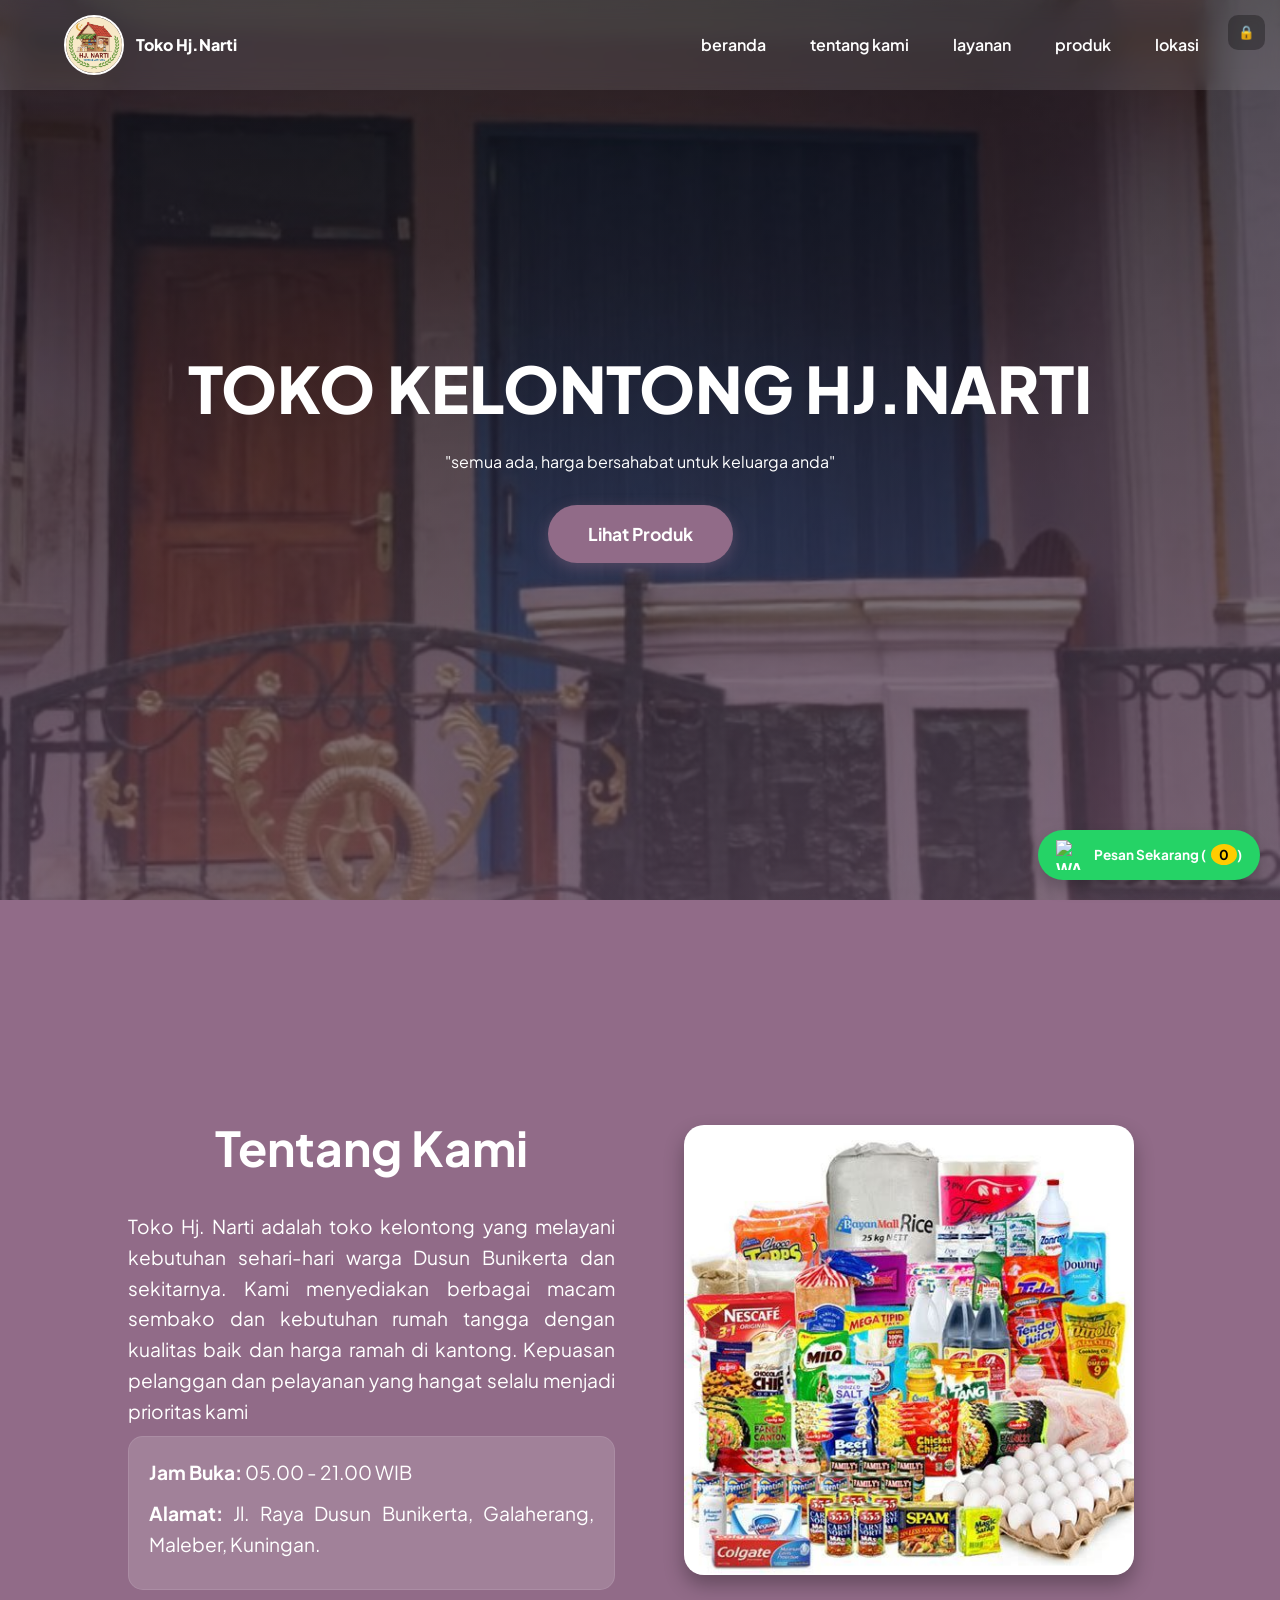
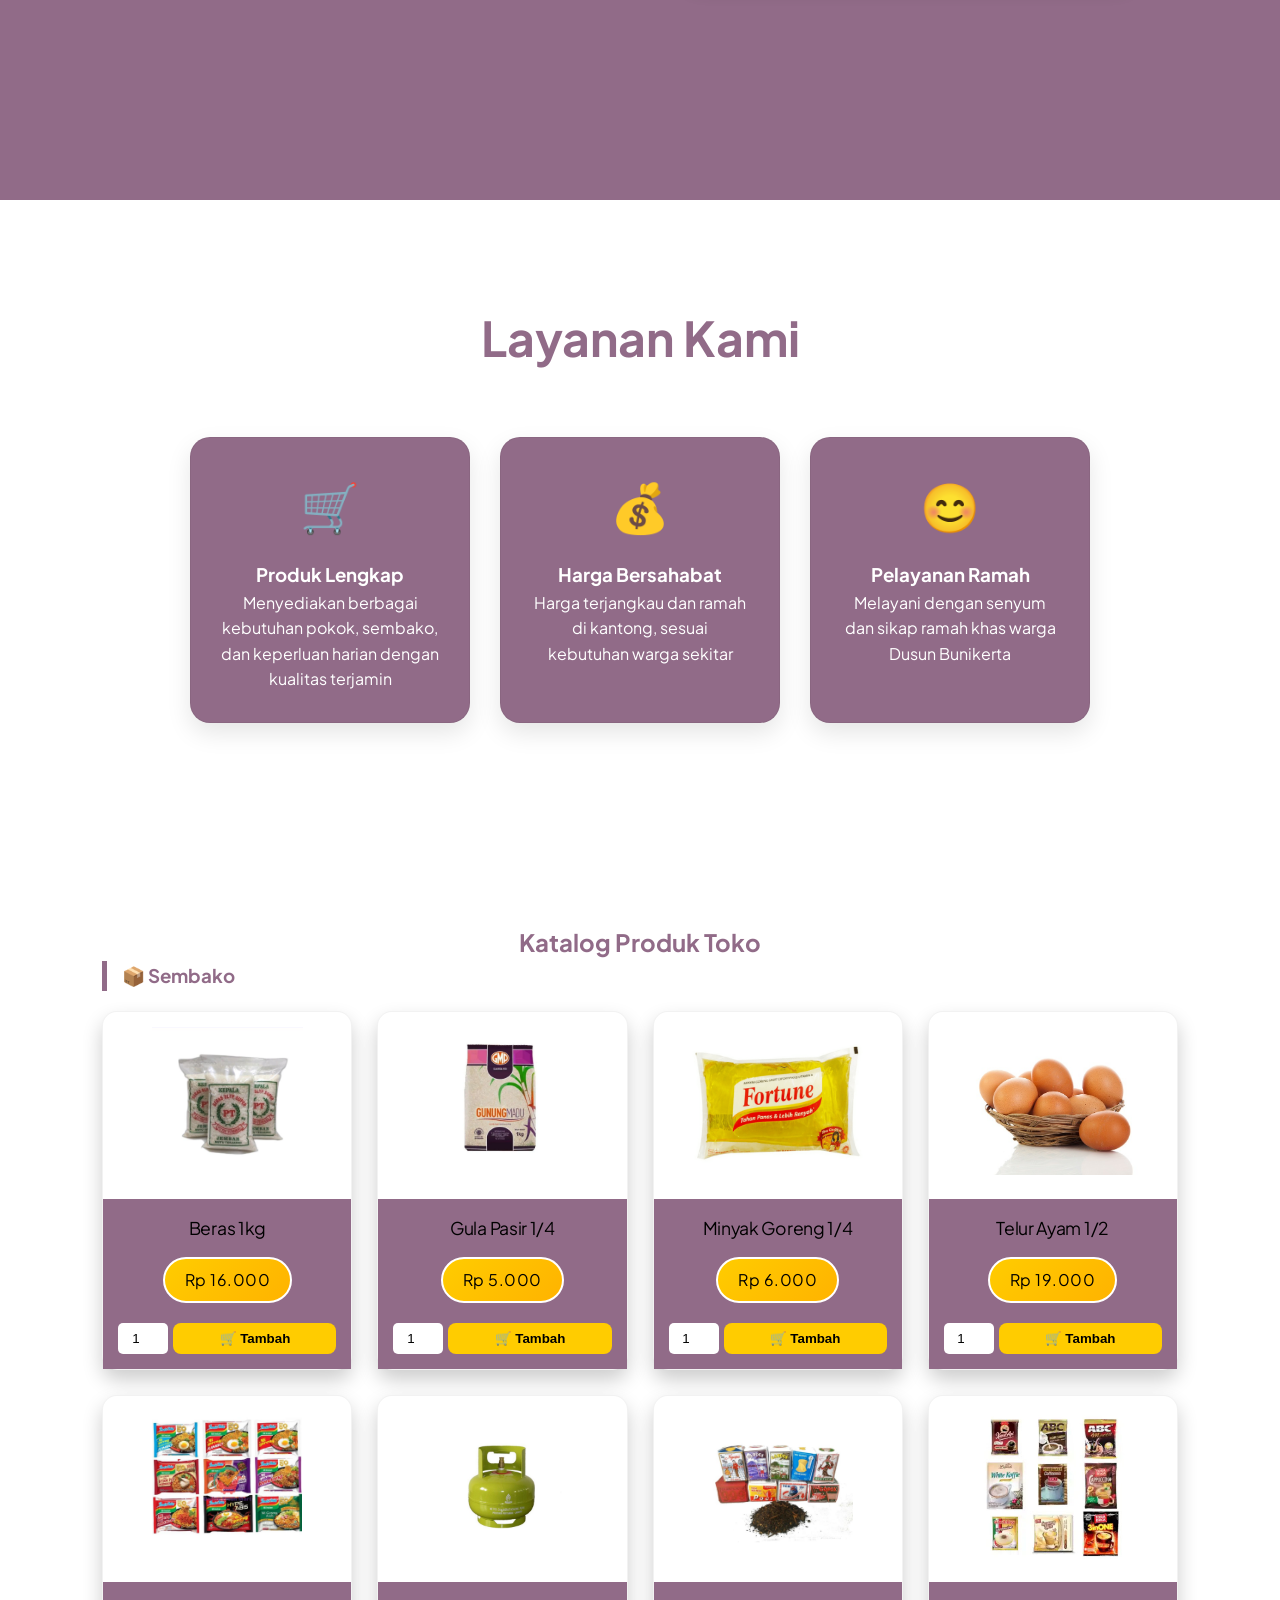
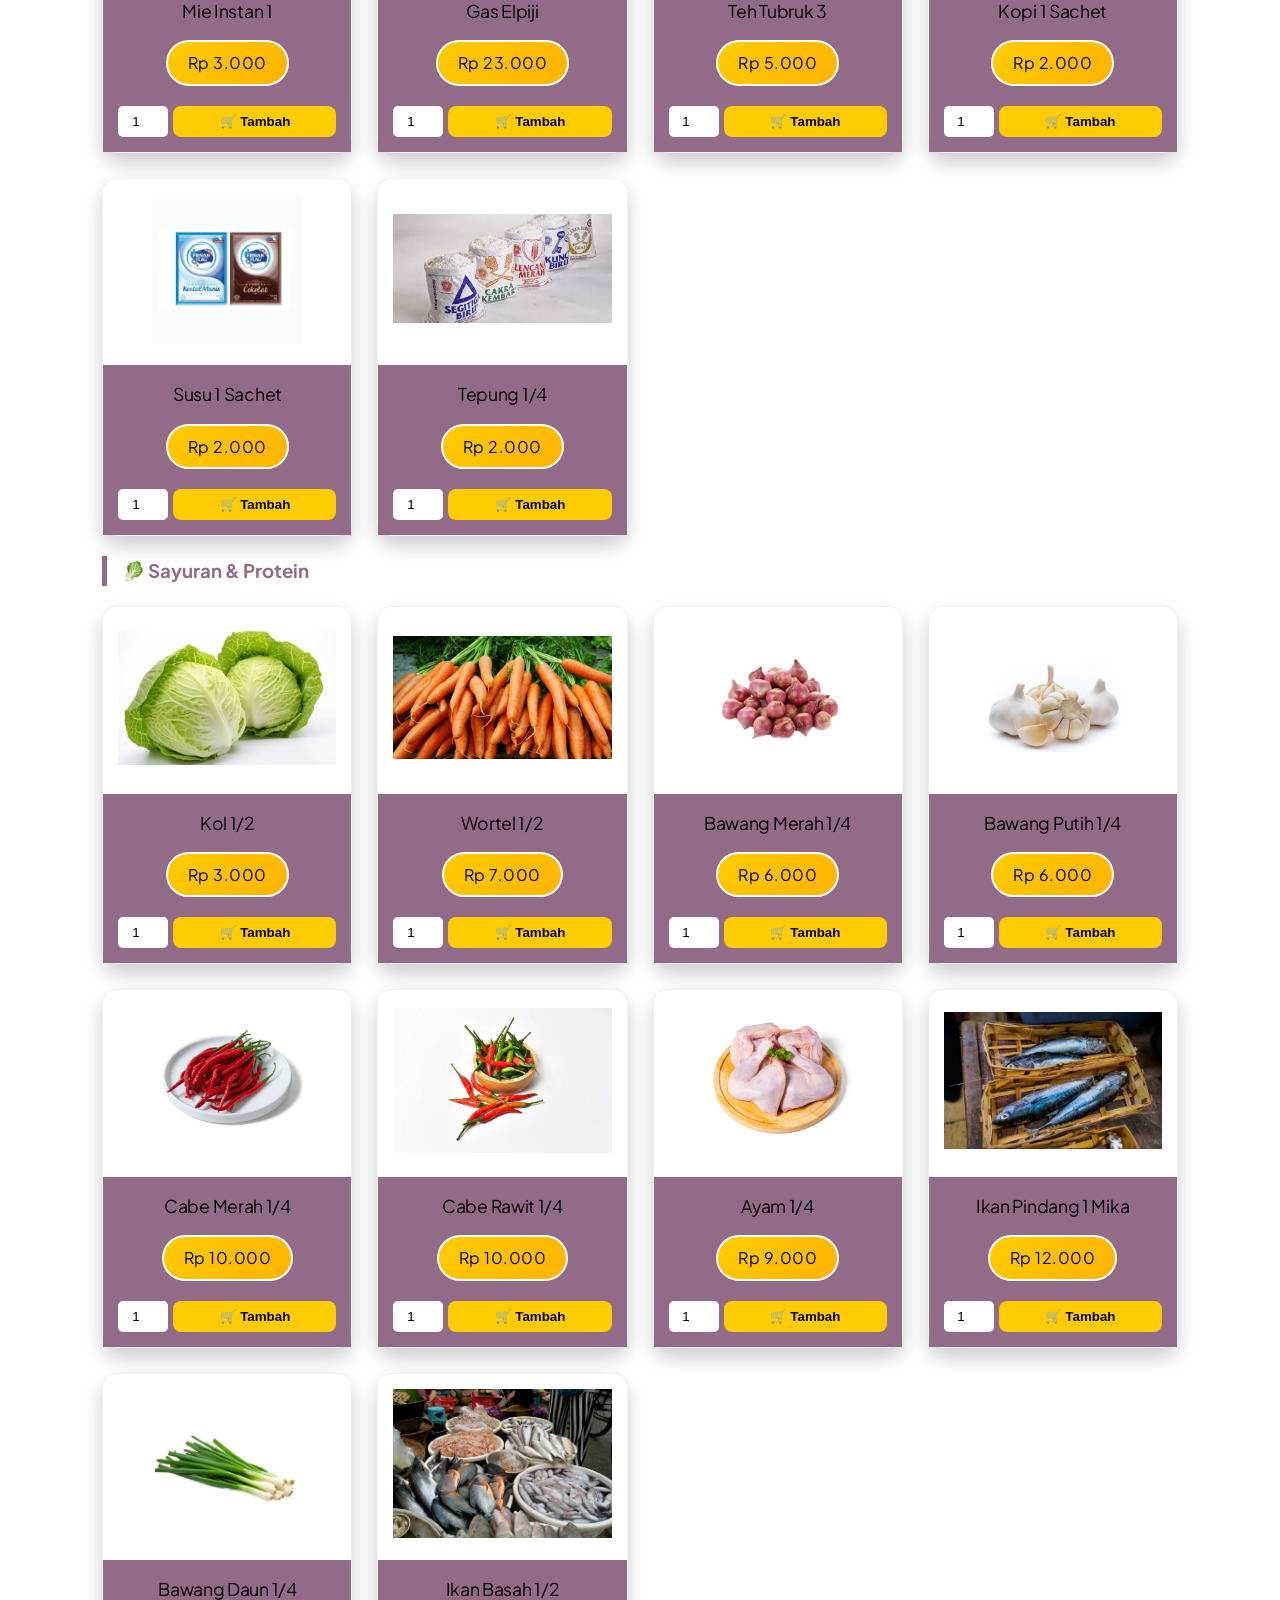
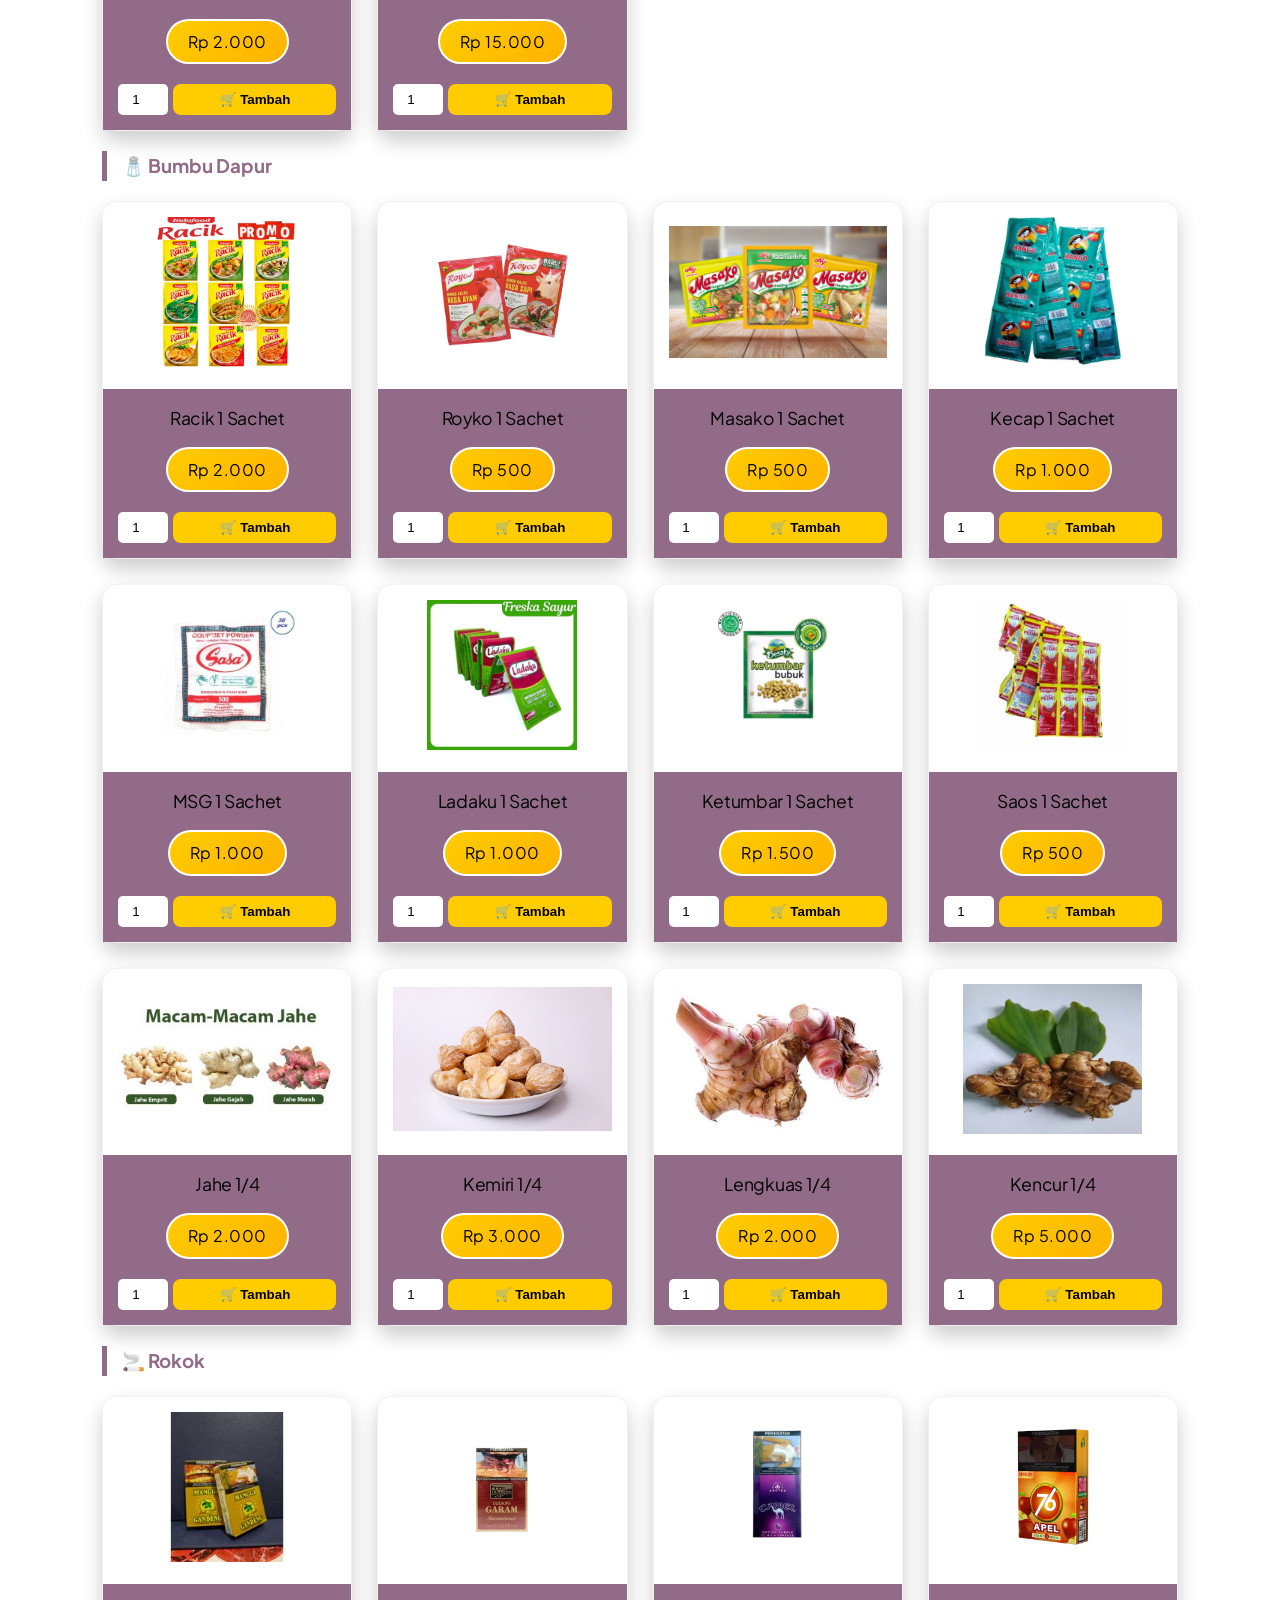
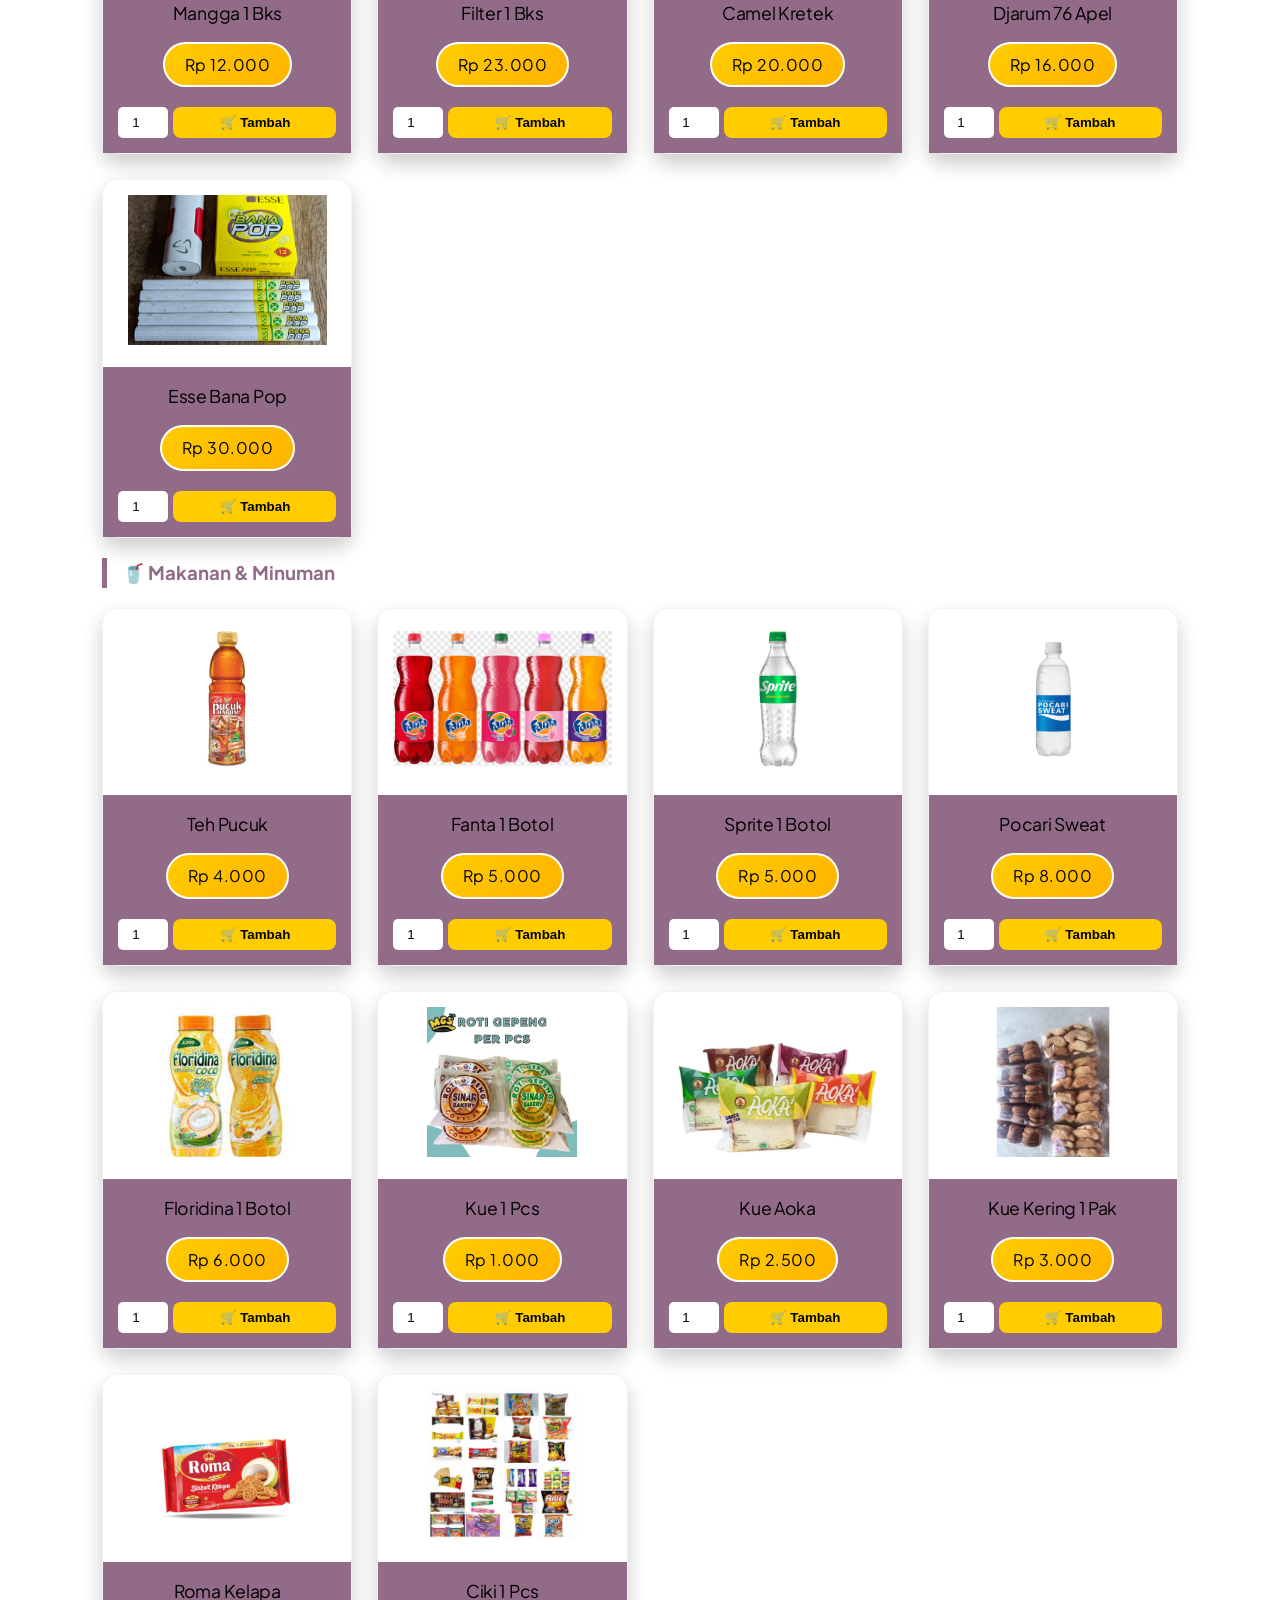
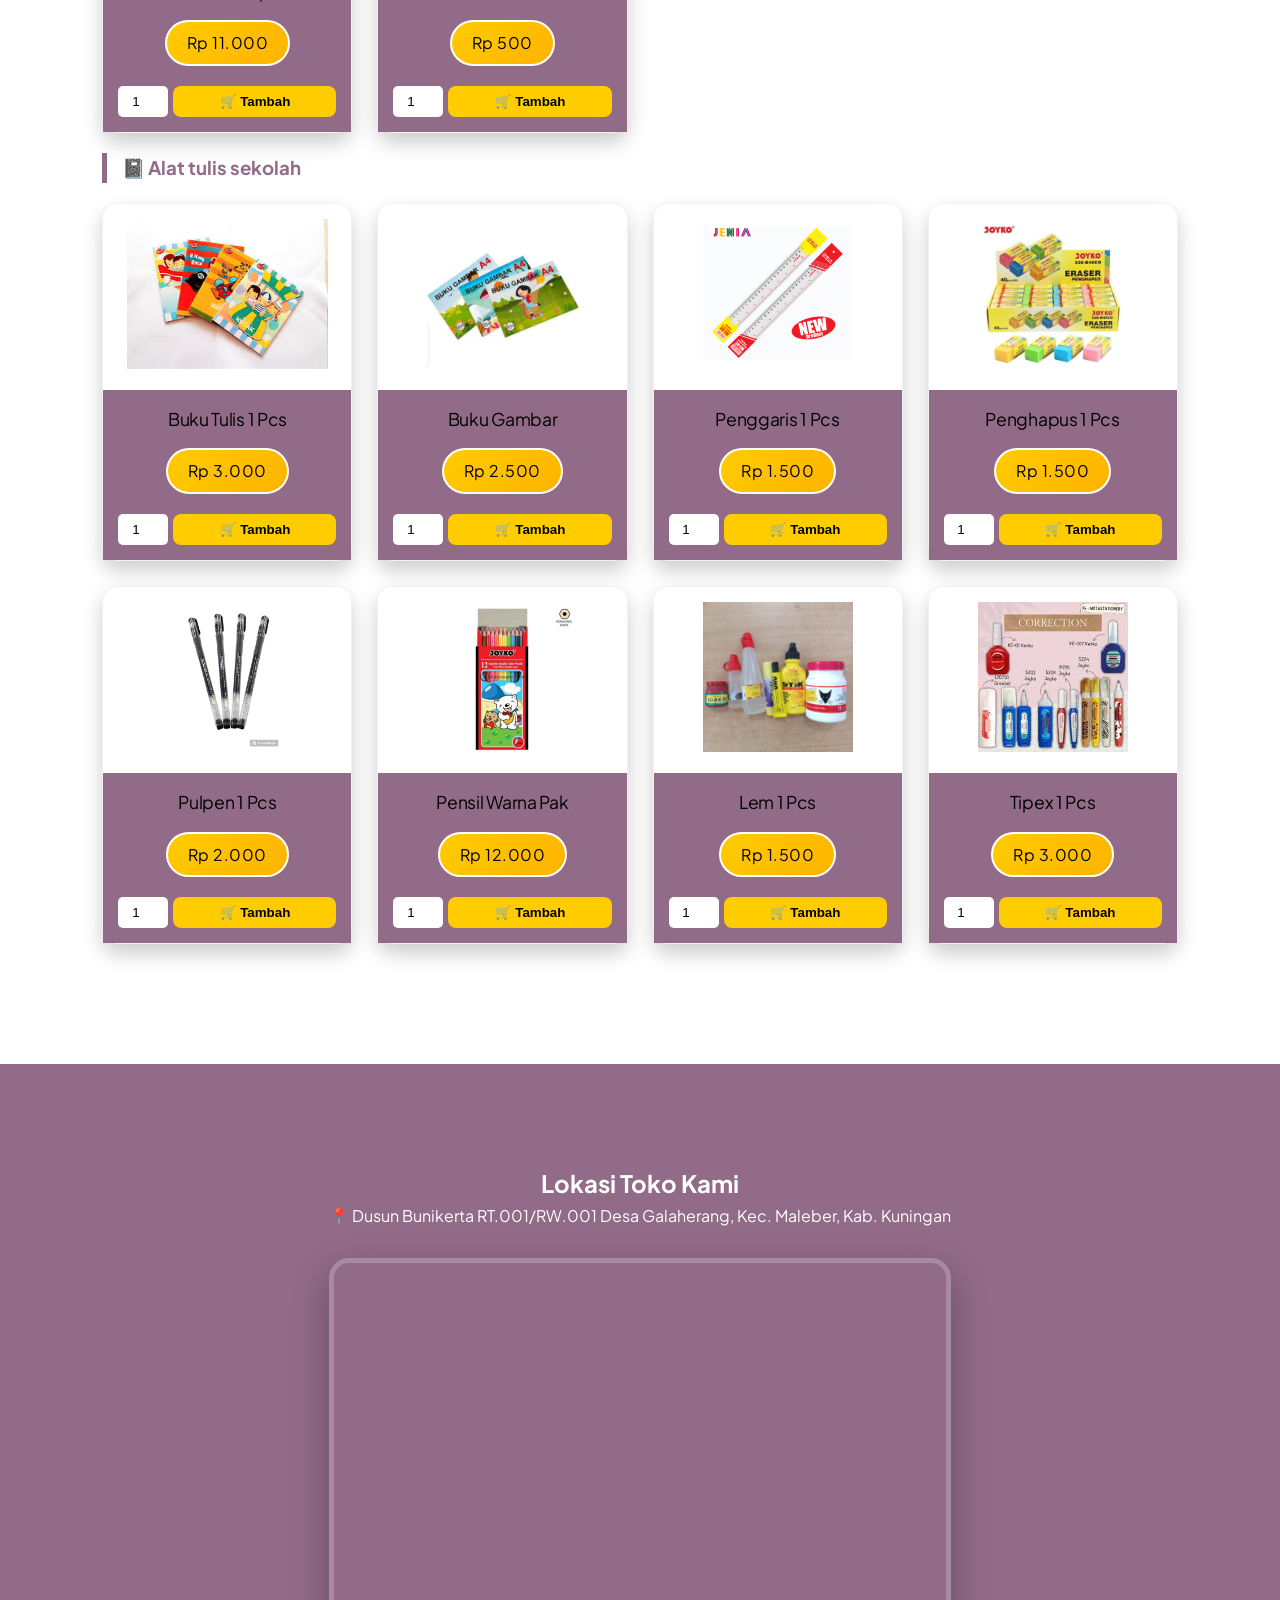
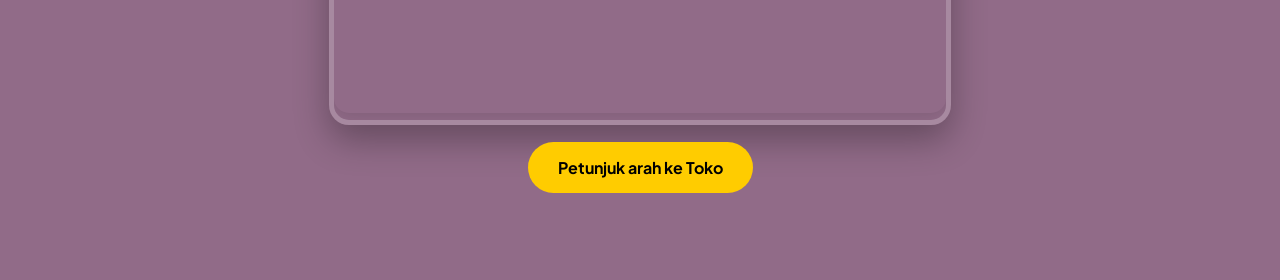
==== index.html @ ed12bccd "Add files via upload" ====
<!DOCTYPE html>
<html lang="id">
<head>
    <meta charset="UTF-8">
    <meta name="viewport" content="width=device-width, initial-scale=1.0">
    <title>Toko Hj.Narti</title>
    <link rel="stylesheet" href="style.css">
</head>
<body>

    <nav class="navbar">
        <div class="logo">
            <img src="assets/logo_toko.png" alt="Logo" class="logo-circle">
            <span>Toko Hj.Narti</span>
        </div>
        <ul>
            <li><a href="#beranda">beranda</a></li>
            <li><a href="#tentang">tentang kami</a></li>
            <li><a href="#layanan">layanan</a></li>
            <li><a href="#produk">produk</a></li>
            <li><a href="#lokasi">lokasi</a></li>
        </ul>
    </nav>

    <section id="beranda" class="hero">
        <div class="hero-content">
            <h1>TOKO KELONTONG HJ.NARTI</h1>
            <p>"semua ada, harga bersahabat untuk keluarga anda"</p>
            <a href="#produk" class="btn-main">Lihat Produk</a>
        </div>
    </section>

    <section id="tentang" class="section-tentang-baru">
        <div class="container">
            <div class="info-container">
                <div class="info-text">
                    <h2 class="title-white">Tentang Kami</h2>
                    <p class="text-white">Toko Hj. Narti adalah toko kelontong yang melayani kebutuhan sehari-hari warga Dusun Bunikerta dan sekitarnya. Kami menyediakan berbagai macam sembako dan kebutuhan rumah tangga dengan kualitas baik dan harga ramah di kantong. Kepuasan pelanggan dan pelayanan yang hangat selalu menjadi prioritas kami</p>
                    <div class="details-box">
                        <p class="text-white"><strong>Jam Buka:</strong> 05.00 - 21.00 WIB</p>
                        <p class="text-white"><strong>Alamat:</strong> Jl. Raya Dusun Bunikerta, Galaherang, Maleber, Kuningan.</p>
                    </div>
                </div>
                <div class="info-image">
                    <img src="assets/gambar_sembako.jpg" alt="Foto Sembako" class="img-estetik">
                </div>
            </div> 
        </div> 
    </section>

    <section id="layanan" class="section-layanan">
        <div class="container">
            <h2 class="title-layanan">Layanan Kami</h2>
            <div class="layanan-grid">
                <div class="layanan-card"><div class="icon">🛒</div><h3>Produk Lengkap</h3><p>Menyediakan berbagai kebutuhan pokok, sembako, dan keperluan harian dengan kualitas terjamin</p></div>
                <div class="layanan-card"><div class="icon">💰</div><h3>Harga Bersahabat</h3><p>Harga terjangkau dan ramah di kantong, sesuai kebutuhan warga sekitar</p></div>
                <div class="layanan-card"><div class="icon">😊</div><h3>Pelayanan Ramah</h3><p>Melayani dengan senyum dan sikap ramah khas warga Dusun Bunikerta</p></div>
            </div>
        </div>
    </section>

    <section id="produk" class="section-produk-katalog">
        <div class="container">
            <h2 class="title-produk">Katalog Produk Toko</h2>

            <h3 class="nama-kategori">📦 Sembako</h3>
            <div class="katalog-grid">
                <div class="card-katalog"><img src="assets/beras_toko.jpeg"><div class="card-footer"><span class="nama-item">Beras 1kg</span><span class="harga-item">Rp 16.000</span><div class="qty-wrapper" style="display: flex; gap: 5px; margin-top: 10px; width: 100%;"><input type="number" id="qty-beras" value="1" min="1" style="width: 50px; border-radius: 5px; border: none; padding: 5px; text-align: center;"><button class="btn-tambah" onclick="tambahKeKeranjang('Beras 1kg', 16000, 'qty-beras')" style="flex: 1; margin-top: 0;">🛒 Tambah</button></div></div></div>
                <div class="card-katalog"><img src="assets/gula_pasir.webp"><div class="card-footer"><span class="nama-item">Gula Pasir 1/4</span><span class="harga-item">Rp 5.000</span><div class="qty-wrapper" style="display: flex; gap: 5px; margin-top: 10px; width: 100%;"><input type="number" id="qty-gula" value="1" min="1" style="width: 50px; border-radius: 5px; border: none; padding: 5px; text-align: center;"><button class="btn-tambah" onclick="tambahKeKeranjang('Gula Pasir 1/4', 5000, 'qty-gula')" style="flex: 1; margin-top: 0;">🛒 Tambah</button></div></div></div>
                <div class="card-katalog"><img src="assets/minyak_goreng.png"><div class="card-footer"><span class="nama-item">Minyak Goreng 1/4</span><span class="harga-item">Rp 6.000</span><div class="qty-wrapper" style="display: flex; gap: 5px; margin-top: 10px; width: 100%;"><input type="number" id="qty-minyak" value="1" min="1" style="width: 50px; border-radius: 5px; border: none; padding: 5px; text-align: center;"><button class="btn-tambah" onclick="tambahKeKeranjang('Minyak Goreng 1/4', 6000, 'qty-minyak')" style="flex: 1; margin-top: 0;">🛒 Tambah</button></div></div></div>
                <div class="card-katalog"><img src="assets/telur_toko.jpg"><div class="card-footer"><span class="nama-item">Telur Ayam 1/2</span><span class="harga-item">Rp 19.000</span><div class="qty-wrapper" style="display: flex; gap: 5px; margin-top: 10px; width: 100%;"><input type="number" id="qty-telur" value="1" min="1" style="width: 50px; border-radius: 5px; border: none; padding: 5px; text-align: center;"><button class="btn-tambah" onclick="tambahKeKeranjang('Telur Ayam 1/2', 19000, 'qty-telur')" style="flex: 1; margin-top: 0;">🛒 Tambah</button></div></div></div>
                <div class="card-katalog"><img src="assets/mie_instan.jpg"><div class="card-footer"><span class="nama-item">Mie Instan 1</span><span class="harga-item">Rp 3.000</span><div class="qty-wrapper" style="display: flex; gap: 5px; margin-top: 10px; width: 100%;"><input type="number" id="qty-mie" value="1" min="1" style="width: 50px; border-radius: 5px; border: none; padding: 5px; text-align: center;"><button class="btn-tambah" onclick="tambahKeKeranjang('Mie Instan 1', 3000, 'qty-mie')" style="flex: 1; margin-top: 0;">🛒 Tambah</button></div></div></div>
                <div class="card-katalog"><img src="assets/gas_elpiji.jpg"><div class="card-footer"><span class="nama-item">Gas Elpiji</span><span class="harga-item">Rp 23.000</span><div class="qty-wrapper" style="display: flex; gap: 5px; margin-top: 10px; width: 100%;"><input type="number" id="qty-gas" value="1" min="1" style="width: 50px; border-radius: 5px; border: none; padding: 5px; text-align: center;"><button class="btn-tambah" onclick="tambahKeKeranjang('Gas Elpiji', 23000, 'qty-gas')" style="flex: 1; margin-top: 0;">🛒 Tambah</button></div></div></div>
                <div class="card-katalog"><img src="assets/teh_tubruk.jpg"><div class="card-footer"><span class="nama-item">Teh Tubruk 3</span><span class="harga-item">Rp 5.000</span><div class="qty-wrapper" style="display: flex; gap: 5px; margin-top: 10px; width: 100%;"><input type="number" id="qty-tehtubruk" value="1" min="1" style="width: 50px; border-radius: 5px; border: none; padding: 5px; text-align: center;"><button class="btn-tambah" onclick="tambahKeKeranjang('Teh Tubruk 3', 5000, 'qty-tehtubruk')" style="flex: 1; margin-top: 0;">🛒 Tambah</button></div></div></div>
                <div class="card-katalog"><img src="assets/kopi_toko.jpg"><div class="card-footer"><span class="nama-item">Kopi 1 Sachet</span><span class="harga-item">Rp 2.000</span><div class="qty-wrapper" style="display: flex; gap: 5px; margin-top: 10px; width: 100%;"><input type="number" id="qty-kopi" value="1" min="1" style="width: 50px; border-radius: 5px; border: none; padding: 5px; text-align: center;"><button class="btn-tambah" onclick="tambahKeKeranjang('Kopi 1 Sachet', 2000, 'qty-kopi')" style="flex: 1; margin-top: 0;">🛒 Tambah</button></div></div></div>
                <div class="card-katalog"><img src="assets/susu_toko.jpg"><div class="card-footer"><span class="nama-item">Susu 1 Sachet</span><span class="harga-item">Rp 2.000</span><div class="qty-wrapper" style="display: flex; gap: 5px; margin-top: 10px; width: 100%;"><input type="number" id="qty-susu" value="1" min="1" style="width: 50px; border-radius: 5px; border: none; padding: 5px; text-align: center;"><button class="btn-tambah" onclick="tambahKeKeranjang('Susu 1 Sachet', 2000, 'qty-susu')" style="flex: 1; margin-top: 0;">🛒 Tambah</button></div></div></div>
                <div class="card-katalog"><img src="assets/tepung.jpg"><div class="card-footer"><span class="nama-item">Tepung 1/4</span><span class="harga-item">Rp 2.000</span><div class="qty-wrapper" style="display: flex; gap: 5px; margin-top: 10px; width: 100%;"><input type="number" id="qty-tepung" value="1" min="1" style="width: 50px; border-radius: 5px; border: none; padding: 5px; text-align: center;"><button class="btn-tambah" onclick="tambahKeKeranjang('Tepung 1/4', 2000, 'qty-tepung')" style="flex: 1; margin-top: 0;">🛒 Tambah</button></div></div></div>
            </div>

            <h3 class="nama-kategori">🥬 Sayuran & Protein</h3>
            <div class="katalog-grid">
                <div class="card-katalog"><img src="assets/sayur_kol.png"> <div class="card-footer"><span class="nama-item">Kol 1/2</span><span class="harga-item">Rp 3.000</span><div class="qty-wrapper" style="display: flex; gap: 5px; margin-top: 10px; width: 100%;"><input type="number" id="qty-kol" value="1" min="1" style="width: 50px; border-radius: 5px; border: none; padding: 5px; text-align: center;"><button class="btn-tambah" onclick="tambahKeKeranjang('Kol 1/2', 3000, 'qty-kol')" style="flex: 1; margin-top: 0;">🛒 Tambah</button></div></div></div>
                <div class="card-katalog"><img src="assets/wortel.webp"> <div class="card-footer"><span class="nama-item">Wortel 1/2</span><span class="harga-item">Rp 7.000</span><div class="qty-wrapper" style="display: flex; gap: 5px; margin-top: 10px; width: 100%;"><input type="number" id="qty-wortel" value="1" min="1" style="width: 50px; border-radius: 5px; border: none; padding: 5px; text-align: center;"><button class="btn-tambah" onclick="tambahKeKeranjang('Wortel 1/2', 7000, 'qty-wortel')" style="flex: 1; margin-top: 0;">🛒 Tambah</button></div></div></div>
                <div class="card-katalog"><img src="assets/bawang_merah.webp"> <div class="card-footer"><span class="nama-item">Bawang Merah 1/4</span><span class="harga-item">Rp 6.000</span><div class="qty-wrapper" style="display: flex; gap: 5px; margin-top: 10px; width: 100%;"><input type="number" id="qty-bawang-merah" value="1" min="1" style="width: 50px; border-radius: 5px; border: none; padding: 5px; text-align: center;"><button class="btn-tambah" onclick="tambahKeKeranjang('Bawang Merah 1/4', 6000, 'qty-bawang-merah')" style="flex: 1; margin-top: 0;">🛒 Tambah</button></div></div></div>
                <div class="card-katalog"><img src="assets/bawang_putih.webp"> <div class="card-footer"><span class="nama-item">Bawang Putih 1/4</span><span class="harga-item">Rp 6.000</span><div class="qty-wrapper" style="display: flex; gap: 5px; margin-top: 10px; width: 100%;"><input type="number" id="qty-bawang-putih" value="1" min="1" style="width: 50px; border-radius: 5px; border: none; padding: 5px; text-align: center;"><button class="btn-tambah" onclick="tambahKeKeranjang('Bawang Putih 1/4', 6000, 'qty-bawang-putih')" style="flex: 1; margin-top: 0;">🛒 Tambah</button></div></div></div>
                <div class="card-katalog"><img src="assets/cabe_merah.jpg"> <div class="card-footer"><span class="nama-item">Cabe Merah 1/4</span><span class="harga-item">Rp 10.000</span><div class="qty-wrapper" style="display: flex; gap: 5px; margin-top: 10px; width: 100%;"><input type="number" id="qty-cabe-merah" value="1" min="1" style="width: 50px; border-radius: 5px; border: none; padding: 5px; text-align: center;"><button class="btn-tambah" onclick="tambahKeKeranjang('Cabe Merah 1/4', 10000, 'qty-cabe-merah')" style="flex: 1; margin-top: 0;">🛒 Tambah</button></div></div></div>
                <div class="card-katalog"><img src="assets/cabe_rawit.jpeg"> <div class="card-footer"><span class="nama-item">Cabe Rawit 1/4</span><span class="harga-item">Rp 10.000</span><div class="qty-wrapper" style="display: flex; gap: 5px; margin-top: 10px; width: 100%;"><input type="number" id="qty-cabe-rawit" value="1" min="1" style="width: 50px; border-radius: 5px; border: none; padding: 5px; text-align: center;"><button class="btn-tambah" onclick="tambahKeKeranjang('Cabe Rawit 1/4', 10000, 'qty-cabe-rawit')" style="flex: 1; margin-top: 0;">🛒 Tambah</button></div></div></div>
                <div class="card-katalog"><img src="assets/ayam.jpg"> <div class="card-footer"><span class="nama-item">Ayam 1/4</span><span class="harga-item">Rp 9.000</span><div class="qty-wrapper" style="display: flex; gap: 5px; margin-top: 10px; width: 100%;"><input type="number" id="qty-ayam" value="1" min="1" style="width: 50px; border-radius: 5px; border: none; padding: 5px; text-align: center;"><button class="btn-tambah" onclick="tambahKeKeranjang('Ayam 1/4', 9000, 'qty-ayam')" style="flex: 1; margin-top: 0;">🛒 Tambah</button></div></div></div>
                <div class="card-katalog"><img src="assets/ikan_pindang.avif"> <div class="card-footer"><span class="nama-item">Ikan Pindang 1 Mika</span><span class="harga-item">Rp 12.000</span><div class="qty-wrapper" style="display: flex; gap: 5px; margin-top: 10px; width: 100%;"><input type="number" id="qty-pindang" value="1" min="1" style="width: 50px; border-radius: 5px; border: none; padding: 5px; text-align: center;"><button class="btn-tambah" onclick="tambahKeKeranjang('Ikan Pindang 1 Mika', 12000, 'qty-pindang')" style="flex: 1; margin-top: 0;">🛒 Tambah</button></div></div></div>
                <div class="card-katalog"><img src="assets/bawang_daun.webp"> <div class="card-footer"><span class="nama-item">Bawang Daun 1/4</span><span class="harga-item">Rp 2.000</span><div class="qty-wrapper" style="display: flex; gap: 5px; margin-top: 10px; width: 100%;"><input type="number" id="qty-daun" value="1" min="1" style="width: 50px; border-radius: 5px; border: none; padding: 5px; text-align: center;"><button class="btn-tambah" onclick="tambahKeKeranjang('Bawang Daun 1/4', 2000, 'qty-daun')" style="flex: 1; margin-top: 0;">🛒 Tambah</button></div></div></div>
                <div class="card-katalog"><img src="assets/ikan_basah.jpg"> <div class="card-footer"><span class="nama-item">Ikan Basah 1/2</span><span class="harga-item">Rp 15.000</span><div class="qty-wrapper" style="display: flex; gap: 5px; margin-top: 10px; width: 100%;"><input type="number" id="qty-ikan-basah" value="1" min="1" style="width: 50px; border-radius: 5px; border: none; padding: 5px; text-align: center;"><button class="btn-tambah" onclick="tambahKeKeranjang('Ikan Basah 1/2', 15000, 'qty-ikan-basah')" style="flex: 1; margin-top: 0;">🛒 Tambah</button></div></div></div>
            </div>

            <h3 class="nama-kategori">🧂 Bumbu Dapur</h3>
            <div class="katalog-grid">
                <div class="card-katalog"><img src="assets/racik.webp"> <div class="card-footer"><span class="nama-item">Racik 1 Sachet</span><span class="harga-item">Rp 2.000</span><div class="qty-wrapper" style="display: flex; gap: 5px; margin-top: 10px; width: 100%;"><input type="number" id="qty-racik" value="1" min="1" style="width: 50px; border-radius: 5px; border: none; padding: 5px; text-align: center;"><button class="btn-tambah" onclick="tambahKeKeranjang('Racik 1 Sachet', 2000, 'qty-racik')" style="flex: 1; margin-top: 0;">🛒 Tambah</button></div></div></div>
                <div class="card-katalog"><img src="assets/royko.jpg"> <div class="card-footer"><span class="nama-item">Royko 1 Sachet</span><span class="harga-item">Rp 500</span><div class="qty-wrapper" style="display: flex; gap: 5px; margin-top: 10px; width: 100%;"><input type="number" id="qty-royko" value="1" min="1" style="width: 50px; border-radius: 5px; border: none; padding: 5px; text-align: center;"><button class="btn-tambah" onclick="tambahKeKeranjang('Royko 1 Sachet', 500, 'qty-royko')" style="flex: 1; margin-top: 0;">🛒 Tambah</button></div></div></div>
                <div class="card-katalog"><img src="assets/masako.png"> <div class="card-footer"><span class="nama-item">Masako 1 Sachet</span><span class="harga-item">Rp 500</span><div class="qty-wrapper" style="display: flex; gap: 5px; margin-top: 10px; width: 100%;"><input type="number" id="qty-masako" value="1" min="1" style="width: 50px; border-radius: 5px; border: none; padding: 5px; text-align: center;"><button class="btn-tambah" onclick="tambahKeKeranjang('Masako 1 Sachet', 500, 'qty-masako')" style="flex: 1; margin-top: 0;">🛒 Tambah</button></div></div></div>
                <div class="card-katalog"><img src="assets/kecap.jpg"> <div class="card-footer"><span class="nama-item">Kecap 1 Sachet</span><span class="harga-item">Rp 1.000</span><div class="qty-wrapper" style="display: flex; gap: 5px; margin-top: 10px; width: 100%;"><input type="number" id="qty-kecap" value="1" min="1" style="width: 50px; border-radius: 5px; border: none; padding: 5px; text-align: center;"><button class="btn-tambah" onclick="tambahKeKeranjang('Kecap 1 Sachet', 1000, 'qty-kecap')" style="flex: 1; margin-top: 0;">🛒 Tambah</button></div></div></div>
                <div class="card-katalog"><img src="assets/msg_sasa.webp"> <div class="card-footer"><span class="nama-item">MSG 1 Sachet</span><span class="harga-item">Rp 1.000</span><div class="qty-wrapper" style="display: flex; gap: 5px; margin-top: 10px; width: 100%;"><input type="number" id="qty-msg" value="1" min="1" style="width: 50px; border-radius: 5px; border: none; padding: 5px; text-align: center;"><button class="btn-tambah" onclick="tambahKeKeranjang('MSG 1 Sachet', 1000, 'qty-msg')" style="flex: 1; margin-top: 0;">🛒 Tambah</button></div></div></div>
                <div class="card-katalog"><img src="assets/ladaku.webp"> <div class="card-footer"><span class="nama-item">Ladaku 1 Sachet</span><span class="harga-item">Rp 1.000</span><div class="qty-wrapper" style="display: flex; gap: 5px; margin-top: 10px; width: 100%;"><input type="number" id="qty-ladaku" value="1" min="1" style="width: 50px; border-radius: 5px; border: none; padding: 5px; text-align: center;"><button class="btn-tambah" onclick="tambahKeKeranjang('Ladaku 1 Sachet', 1000, 'qty-ladaku')" style="flex: 1; margin-top: 0;">🛒 Tambah</button></div></div></div>
                <div class="card-katalog"><img src="assets/ketumbar.webp"> <div class="card-footer"><span class="nama-item">Ketumbar 1 Sachet</span><span class="harga-item">Rp 1.500</span><div class="qty-wrapper" style="display: flex; gap: 5px; margin-top: 10px; width: 100%;"><input type="number" id="qty-ketumbar" value="1" min="1" style="width: 50px; border-radius: 5px; border: none; padding: 5px; text-align: center;"><button class="btn-tambah" onclick="tambahKeKeranjang('Ketumbar 1 Sachet', 1500, 'qty-ketumbar')" style="flex: 1; margin-top: 0;">🛒 Tambah</button></div></div></div>
                <div class="card-katalog"><img src="assets/saos.webp"> <div class="card-footer"><span class="nama-item">Saos 1 Sachet</span><span class="harga-item">Rp 500</span><div class="qty-wrapper" style="display: flex; gap: 5px; margin-top: 10px; width: 100%;"><input type="number" id="qty-saos" value="1" min="1" style="width: 50px; border-radius: 5px; border: none; padding: 5px; text-align: center;"><button class="btn-tambah" onclick="tambahKeKeranjang('Saos 1 Sachet', 500, 'qty-saos')" style="flex: 1; margin-top: 0;">🛒 Tambah</button></div></div></div>
                <div class="card-katalog"><img src="assets/jahe.jpg"> <div class="card-footer"><span class="nama-item">Jahe 1/4</span><span class="harga-item">Rp 2.000</span><div class="qty-wrapper" style="display: flex; gap: 5px; margin-top: 10px; width: 100%;"><input type="number" id="qty-jahe" value="1" min="1" style="width: 50px; border-radius: 5px; border: none; padding: 5px; text-align: center;"><button class="btn-tambah" onclick="tambahKeKeranjang('Jahe 1/4', 2000, 'qty-jahe')" style="flex: 1; margin-top: 0;">🛒 Tambah</button></div></div></div>
                <div class="card-katalog"><img src="assets/kemiri.jpg"> <div class="card-footer"><span class="nama-item">Kemiri 1/4</span><span class="harga-item">Rp 3.000</span><div class="qty-wrapper" style="display: flex; gap: 5px; margin-top: 10px; width: 100%;"><input type="number" id="qty-kemiri" value="1" min="1" style="width: 50px; border-radius: 5px; border: none; padding: 5px; text-align: center;"><button class="btn-tambah" onclick="tambahKeKeranjang('Kemiri 1/4', 3000, 'qty-kemiri')" style="flex: 1; margin-top: 0;">🛒 Tambah</button></div></div></div>
                <div class="card-katalog"><img src="assets/lengkuas.jpg"> <div class="card-footer"><span class="nama-item">Lengkuas 1/4</span><span class="harga-item">Rp 2.000</span><div class="qty-wrapper" style="display: flex; gap: 5px; margin-top: 10px; width: 100%;"><input type="number" id="qty-lengkuas" value="1" min="1" style="width: 50px; border-radius: 5px; border: none; padding: 5px; text-align: center;"><button class="btn-tambah" onclick="tambahKeKeranjang('Lengkuas 1/4', 2000, 'qty-lengkuas')" style="flex: 1; margin-top: 0;">🛒 Tambah</button></div></div></div>
                <div class="card-katalog"><img src="assets/kencur.webp"> <div class="card-footer"><span class="nama-item">Kencur 1/4</span><span class="harga-item">Rp 5.000</span><div class="qty-wrapper" style="display: flex; gap: 5px; margin-top: 10px; width: 100%;"><input type="number" id="qty-kencur" value="1" min="1" style="width: 50px; border-radius: 5px; border: none; padding: 5px; text-align: center;"><button class="btn-tambah" onclick="tambahKeKeranjang('Kencur 1/4', 5000, 'qty-kencur')" style="flex: 1; margin-top: 0;">🛒 Tambah</button></div></div></div>
            </div>

            <h3 class="nama-kategori">🚬 Rokok</h3>
            <div class="katalog-grid">
                <div class="card-katalog"><img src="assets/roko_mangga.jpg"><div class="card-footer"><span class="nama-item">Mangga 1 Bks</span><span class="harga-item">Rp 12.000</span><div class="qty-wrapper" style="display: flex; gap: 5px; margin-top: 10px; width: 100%;"><input type="number" id="qty-mangga" value="1" min="1" style="width: 50px; border-radius: 5px; border: none; padding: 5px; text-align: center;"><button class="btn-tambah" onclick="tambahKeKeranjang('Mangga 1 Bks', 12000, 'qty-mangga')" style="flex: 1; margin-top: 0;">🛒 Tambah</button></div></div></div>
                <div class="card-katalog"><img src="assets/roko_filter.webp"><div class="card-footer"><span class="nama-item">Filter 1 Bks</span><span class="harga-item">Rp 23.000</span><div class="qty-wrapper" style="display: flex; gap: 5px; margin-top: 10px; width: 100%;"><input type="number" id="qty-filter" value="1" min="1" style="width: 50px; border-radius: 5px; border: none; padding: 5px; text-align: center;"><button class="btn-tambah" onclick="tambahKeKeranjang('Filter 1 Bks', 23000, 'qty-filter')" style="flex: 1; margin-top: 0;">🛒 Tambah</button></div></div></div>
                <div class="card-katalog"><img src="assets/roko_camel.webp"><div class="card-footer"><span class="nama-item">Camel Kretek</span><span class="harga-item">Rp 20.000</span><div class="qty-wrapper" style="display: flex; gap: 5px; margin-top: 10px; width: 100%;"><input type="number" id="qty-camel" value="1" min="1" style="width: 50px; border-radius: 5px; border: none; padding: 5px; text-align: center;"><button class="btn-tambah" onclick="tambahKeKeranjang('Camel Kretek', 20000, 'qty-camel')" style="flex: 1; margin-top: 0;">🛒 Tambah</button></div></div></div>
                <div class="card-katalog"><img src="assets/roko_apel.webp"><div class="card-footer"><span class="nama-item">Djarum 76 Apel</span><span class="harga-item">Rp 16.000</span><div class="qty-wrapper" style="display: flex; gap: 5px; margin-top: 10px; width: 100%;"><input type="number" id="qty-76apel" value="1" min="1" style="width: 50px; border-radius: 5px; border: none; padding: 5px; text-align: center;"><button class="btn-tambah" onclick="tambahKeKeranjang('Djarum 76 Apel', 16000, 'qty-76apel')" style="flex: 1; margin-top: 0;">🛒 Tambah</button></div></div></div>
                <div class="card-katalog"><img src="assets/roko_esse.jpg"><div class="card-footer"><span class="nama-item">Esse Bana Pop</span><span class="harga-item">Rp 30.000</span><div class="qty-wrapper" style="display: flex; gap: 5px; margin-top: 10px; width: 100%;"><input type="number" id="qty-esse" value="1" min="1" style="width: 50px; border-radius: 5px; border: none; padding: 5px; text-align: center;"><button class="btn-tambah" onclick="tambahKeKeranjang('Esse Bana Pop', 30000, 'qty-esse')" style="flex: 1; margin-top: 0;">🛒 Tambah</button></div></div></div>
            </div>

            <h3 class="nama-kategori">🥤 Makanan & Minuman</h3>
            <div class="katalog-grid">
                <div class="card-katalog"><img src="assets/tehpucuk.jpg"><div class="card-footer"><span class="nama-item">Teh Pucuk</span><span class="harga-item">Rp 4.000</span><div class="qty-wrapper" style="display: flex; gap: 5px; margin-top: 10px; width: 100%;"><input type="number" id="qty-pucuk" value="1" min="1" style="width: 50px; border-radius: 5px; border: none; padding: 5px; text-align: center;"><button class="btn-tambah" onclick="tambahKeKeranjang('Teh Pucuk', 4000, 'qty-pucuk')" style="flex: 1; margin-top: 0;">🛒 Tambah</button></div></div></div>
                <div class="card-katalog"><img src="assets/fanta.png"><div class="card-footer"><span class="nama-item">Fanta 1 Botol</span><span class="harga-item">Rp 5.000</span><div class="qty-wrapper" style="display: flex; gap: 5px; margin-top: 10px; width: 100%;"><input type="number" id="qty-fanta" value="1" min="1" style="width: 50px; border-radius: 5px; border: none; padding: 5px; text-align: center;"><button class="btn-tambah" onclick="tambahKeKeranjang('Fanta 1 Botol', 5000, 'qty-fanta')" style="flex: 1; margin-top: 0;">🛒 Tambah</button></div></div></div>
                <div class="card-katalog"><img src="assets/sprite.jpg"><div class="card-footer"><span class="nama-item">Sprite 1 Botol</span><span class="harga-item">Rp 5.000</span><div class="qty-wrapper" style="display: flex; gap: 5px; margin-top: 10px; width: 100%;"><input type="number" id="qty-sprite" value="1" min="1" style="width: 50px; border-radius: 5px; border: none; padding: 5px; text-align: center;"><button class="btn-tambah" onclick="tambahKeKeranjang('Sprite 1 Botol', 5000, 'qty-sprite')" style="flex: 1; margin-top: 0;">🛒 Tambah</button></div></div></div>
                <div class="card-katalog"><img src="assets/pocari.png"><div class="card-footer"><span class="nama-item">Pocari Sweat</span><span class="harga-item">Rp 8.000</span><div class="qty-wrapper" style="display: flex; gap: 5px; margin-top: 10px; width: 100%;"><input type="number" id="qty-pocari" value="1" min="1" style="width: 50px; border-radius: 5px; border: none; padding: 5px; text-align: center;"><button class="btn-tambah" onclick="tambahKeKeranjang('Pocari Sweat', 8000, 'qty-pocari')" style="flex: 1; margin-top: 0;">🛒 Tambah</button></div></div></div>
                <div class="card-katalog"><img src="assets/floridina.webp"><div class="card-footer"><span class="nama-item">Floridina 1 Botol</span><span class="harga-item">Rp 6.000</span><div class="qty-wrapper" style="display: flex; gap: 5px; margin-top: 10px; width: 100%;"><input type="number" id="qty-floridina" value="1" min="1" style="width: 50px; border-radius: 5px; border: none; padding: 5px; text-align: center;"><button class="btn-tambah" onclick="tambahKeKeranjang('Floridina 1 Botol', 6000, 'qty-floridina')" style="flex: 1; margin-top: 0;">🛒 Tambah</button></div></div></div>
                <div class="card-katalog"><img src="assets/kue.webp"><div class="card-footer"><span class="nama-item">Kue 1 Pcs</span><span class="harga-item">Rp 1.000</span><div class="qty-wrapper" style="display: flex; gap: 5px; margin-top: 10px; width: 100%;"><input type="number" id="qty-kue" value="1" min="1" style="width: 50px; border-radius: 5px; border: none; padding: 5px; text-align: center;"><button class="btn-tambah" onclick="tambahKeKeranjang('Kue 1 Pcs', 1000, 'qty-kue')" style="flex: 1; margin-top: 0;">🛒 Tambah</button></div></div></div>
                <div class="card-katalog"><img src="assets/aoka.jpg"><div class="card-footer"><span class="nama-item">Kue Aoka</span><span class="harga-item">Rp 2.500</span><div class="qty-wrapper" style="display: flex; gap: 5px; margin-top: 10px; width: 100%;"><input type="number" id="qty-aoka" value="1" min="1" style="width: 50px; border-radius: 5px; border: none; padding: 5px; text-align: center;"><button class="btn-tambah" onclick="tambahKeKeranjang('Kue Aoka', 2500, 'qty-aoka')" style="flex: 1; margin-top: 0;">🛒 Tambah</button></div></div></div>
                <div class="card-katalog"><img src="assets/kue_kering.webp"><div class="card-footer"><span class="nama-item">Kue Kering 1 Pak</span><span class="harga-item">Rp 3.000</span><div class="qty-wrapper" style="display: flex; gap: 5px; margin-top: 10px; width: 100%;"><input type="number" id="qty-kuekering" value="1" min="1" style="width: 50px; border-radius: 5px; border: none; padding: 5px; text-align: center;"><button class="btn-tambah" onclick="tambahKeKeranjang('Kue Kering 1 Pak', 3000, 'qty-kuekering')" style="flex: 1; margin-top: 0;">🛒 Tambah</button></div></div></div>
                <div class="card-katalog"><img src="assets/roma.webp"><div class="card-footer"><span class="nama-item">Roma Kelapa</span><span class="harga-item">Rp 11.000</span><div class="qty-wrapper" style="display: flex; gap: 5px; margin-top: 10px; width: 100%;"><input type="number" id="qty-roma" value="1" min="1" style="width: 50px; border-radius: 5px; border: none; padding: 5px; text-align: center;"><button class="btn-tambah" onclick="tambahKeKeranjang('Roma Kelapa', 11000, 'qty-roma')" style="flex: 1; margin-top: 0;">🛒 Tambah</button></div></div></div>
                <div class="card-katalog"><img src="assets/ciki.jpg"><div class="card-footer"><span class="nama-item">Ciki 1 Pcs</span><span class="harga-item">Rp 500</span><div class="qty-wrapper" style="display: flex; gap: 5px; margin-top: 10px; width: 100%;"><input type="number" id="qty-ciki" value="1" min="1" style="width: 50px; border-radius: 5px; border: none; padding: 5px; text-align: center;"><button class="btn-tambah" onclick="tambahKeKeranjang('Ciki 1 Pcs', 500, 'qty-ciki')" style="flex: 1; margin-top: 0;">🛒 Tambah</button></div></div></div>
            </div>

            <h3 class="nama-kategori">📓 Alat tulis sekolah</h3>
            <div class="katalog-grid">
                <div class="card-katalog"><img src="assets/buku_tulis.jpg"><div class="card-footer"><span class="nama-item">Buku Tulis 1 Pcs</span><span class="harga-item">Rp 3.000</span><div class="qty-wrapper" style="display: flex; gap: 5px; margin-top: 10px; width: 100%;"><input type="number" id="qty-buku" value="1" min="1" style="width: 50px; border-radius: 5px; border: none; padding: 5px; text-align: center;"><button class="btn-tambah" onclick="tambahKeKeranjang('Buku Tulis 1 Pcs', 3000, 'qty-buku')" style="flex: 1; margin-top: 0;">🛒 Tambah</button></div></div></div>
                <div class="card-katalog"><img src="assets/buku_gambar.jpeg"><div class="card-footer"><span class="nama-item">Buku Gambar</span><span class="harga-item">Rp 2.500</span><div class="qty-wrapper" style="display: flex; gap: 5px; margin-top: 10px; width: 100%;"><input type="number" id="qty-gambar" value="1" min="1" style="width: 50px; border-radius: 5px; border: none; padding: 5px; text-align: center;"><button class="btn-tambah" onclick="tambahKeKeranjang('Buku Gambar', 2500, 'qty-gambar')" style="flex: 1; margin-top: 0;">🛒 Tambah</button></div></div></div>
                <div class="card-katalog"><img src="assets/penggaris.jpg"><div class="card-footer"><span class="nama-item">Penggaris 1 Pcs</span><span class="harga-item">Rp 1.500</span><div class="qty-wrapper" style="display: flex; gap: 5px; margin-top: 10px; width: 100%;"><input type="number" id="qty-penggaris" value="1" min="1" style="width: 50px; border-radius: 5px; border: none; padding: 5px; text-align: center;"><button class="btn-tambah" onclick="tambahKeKeranjang('Penggaris 1 Pcs', 1500, 'qty-penggaris')" style="flex: 1; margin-top: 0;">🛒 Tambah</button></div></div></div>
                <div class="card-katalog"><img src="assets/penghapus.jpg"><div class="card-footer"><span class="nama-item">Penghapus 1 Pcs</span><span class="harga-item">Rp 1.500</span><div class="qty-wrapper" style="display: flex; gap: 5px; margin-top: 10px; width: 100%;"><input type="number" id="qty-penghapus" value="1" min="1" style="width: 50px; border-radius: 5px; border: none; padding: 5px; text-align: center;"><button class="btn-tambah" onclick="tambahKeKeranjang('Penghapus 1 Pcs', 1500, 'qty-penghapus')" style="flex: 1; margin-top: 0;">🛒 Tambah</button></div></div></div>
                <div class="card-katalog"><img src="assets/pulpen.webp"><div class="card-footer"><span class="nama-item">Pulpen 1 Pcs</span><span class="harga-item">Rp 2.000</span><div class="qty-wrapper" style="display: flex; gap: 5px; margin-top: 10px; width: 100%;"><input type="number" id="qty-pulpen" value="1" min="1" style="width: 50px; border-radius: 5px; border: none; padding: 5px; text-align: center;"><button class="btn-tambah" onclick="tambahKeKeranjang('Pulpen 1 Pcs', 2000, 'qty-pulpen')" style="flex: 1; margin-top: 0;">🛒 Tambah</button></div></div></div>
                <div class="card-katalog"><img src="assets/pensil.webp"><div class="card-footer"><span class="nama-item">Pensil Warna Pak</span><span class="harga-item">Rp 12.000</span><div class="qty-wrapper" style="display: flex; gap: 5px; margin-top: 10px; width: 100%;"><input type="number" id="qty-pensil" value="1" min="1" style="width: 50px; border-radius: 5px; border: none; padding: 5px; text-align: center;"><button class="btn-tambah" onclick="tambahKeKeranjang('Pensil Warna Pak', 12000, 'qty-pensil')" style="flex: 1; margin-top: 0;">🛒 Tambah</button></div></div></div>
                <div class="card-katalog"><img src="assets/lem.jpeg"><div class="card-footer"><span class="nama-item">Lem 1 Pcs</span><span class="harga-item">Rp 1.500</span><div class="qty-wrapper" style="display: flex; gap: 5px; margin-top: 10px; width: 100%;"><input type="number" id="qty-lem" value="1" min="1" style="width: 50px; border-radius: 5px; border: none; padding: 5px; text-align: center;"><button class="btn-tambah" onclick="tambahKeKeranjang('Lem 1 Pcs', 1500, 'qty-lem')" style="flex: 1; margin-top: 0;">🛒 Tambah</button></div></div></div>
                <div class="card-katalog"><img src="assets/tipe_x.jpg"><div class="card-footer"><span class="nama-item">Tipex 1 Pcs</span><span class="harga-item">Rp 3.000</span><div class="qty-wrapper" style="display: flex; gap: 5px; margin-top: 10px; width: 100%;"><input type="number" id="qty-tipex" value="1" min="1" style="width: 50px; border-radius: 5px; border: none; padding: 5px; text-align: center;"><button class="btn-tambah" onclick="tambahKeKeranjang('Tipex 1 Pcs', 3000, 'qty-tipex')" style="flex: 1; margin-top: 0;">🛒 Tambah</button></div></div></div>
            </div>
        </div>
    </section>

    <section id="lokasi" class="section-lokasi">
        <div class="container">
            <h2 class="title-produk">Lokasi Toko Kami</h2>
            <p style="text-align: center; margin-bottom: 20px;">📍 Dusun Bunikerta RT.001/RW.001 Desa Galaherang, Kec. Maleber, Kab. Kuningan</p>
        <div class="peta-wrapper">
            <iframe 
                src="https://www.google.com/maps/embed?pb=!1m17!1m12!1m3!1d3958.463283626242!2d108.6017!3d-7.063779!2m3!1f0!2f0!3f0!3m2!1i1024!2i768!4f13.1!3m2!1m1!2zN8KwMDMnNDkuNiJTIDEwOMKwMzYnMDYuMSJF!5e0!3m2!1sid!2sid!4v1700000000000!5m2!1sid!2sid" 
                width="100%" 
                height="450" 
                style="border:0; border-radius: 15px; box-shadow: 0 5px 15px rgba(0,0,0,0.1);" 
                allowfullscreen="" 
                loading="lazy" 
                referrerpolicy="no-referrer-when-downgrade">
            </iframe>
        </div>
        <div style="text-align: center; margin-top: 20px;">
            <a href="https://www.google.com/maps/search/?api=1&query=-7.063779,108.6017" target="_blank" class="btn-petunjuk">
                Petunjuk arah ke Toko
            </a>
        </div>
        </div>
    </section>

    <a href="javascript:void(0);" class="wa-float" onclick="kirimKeWA()">
        <img src="https://upload.wikimedia.org/wikipedia/commons/6/6b/WhatsApp.svg" alt="WA">
        <span>Pesan Sekarang (<span id="jumlah-keranjang">0</span>)</span>
    </a>

    <button onclick="bukaModalLogin()" style="position:fixed;top:15px;right:15px;z-index:9999;background:rgba(0,0,0,0.3);border:none;padding:10px;border-radius:10px;cursor:pointer">🔒</button>

    <div id="modalLogin" style="display:none;position:fixed;top:0;left:0;width:100%;height:100%;background:rgba(0,0,0,0.85);z-index:10000;align-items:center;justify-content:center;backdrop-filter:blur(5px)">
        <div style="background:white;padding:40px;border-radius:20px;width:90%;max-width:400px">
            <h2 style="color:#916b88;text-align:center">Internal Toko</h2>
            <input type="text" id="userLogin" placeholder="Username" style="width:100%;padding:12px;margin-top:15px;border-radius:10px;border:1px solid #ddd">
            <input type="password" id="passLogin" placeholder="Password" style="width:100%;padding:12px;margin-top:15px;border-radius:10px;border:1px solid #ddd">
            <button onclick="prosesLogin()" style="width:100%;padding:14px;background:#916b88;color:white;border:none;border-radius:10px;margin-top:20px;font-weight:bold;cursor:pointer">Masuk Sistem</button>
            <button onclick="tutupModalLogin()" style="width:100%;margin-top:10px;background:none;border:none;color:#888;cursor:pointer">Batal</button>
        </div>
    </div>

    <div id="dashboardSistem" style="display:none;position:fixed;top:0;left:0;width:100%;height:100%;background:#f0f2f5;z-index:11000;overflow-y:auto;padding:20px">
        <div style="max-width:1100px;margin:0 auto;background:white;padding:25px;border-radius:15px">
            <div style="display:flex;justify-content:space-between;align-items:center;margin-bottom:20px">
                <h2 id="sapaanUser" style="color:#916b88">Halo!</h2>
                <button onclick="logoutSistem()" style="padding:10px 20px;background:#e74c3c;color:white;border:none;border-radius:10px;cursor:pointer">Logout</button>
            </div>
            <div id="sectionStatistik" style="display:none;margin-bottom:20px;font-weight:bold;color:green">Total Omzet Selesai: <span id="totalOmzet">Rp 0</span></div>
            <div id="tabelRiwayat" style="overflow-x:auto"></div>
            <button id="btnHapusSemua" onclick="hapusSemuaData()" style="display:none;background:#ff7675;color:white;border:none;padding:10px;border-radius:8px;margin-top:20px;cursor:pointer">Reset Semua Data</button>
        </div>
    </div>

    <script>
        let keranjang = [];
        let userAktif = null;

        function tambahKeKeranjang(nama, harga, inputId) {
            const el = document.getElementById(inputId);
            let qty = el ? parseInt(el.value) : 1;
            if (isNaN(qty) || qty < 1) qty = 1;
            const idx = keranjang.findIndex(i => i.nama === nama);
            if (idx > -1) { keranjang[idx].qty += qty; } else { keranjang.push({ nama, harga, qty }); }
            document.getElementById('jumlah-keranjang').innerText = keranjang.reduce((a, b) => a + b.qty, 0);
            alert(qty + " " + nama + " masuk keranjang!");
        }

        function kirimKeWA() {
            if (keranjang.length === 0) { alert("Pilih barang dulu!"); return; }
            catatPesanan();
            let teks = "Halo Toko Hj. Narti, saya pesan:\n\n";
            let total = 0;
            keranjang.forEach((item, i) => {
                let sub = item.harga * item.qty;
                teks += `${i+1}. *${item.nama}* (${item.qty}x) - Rp ${sub.toLocaleString()}\n`;
                total += sub;
            });
            teks += `\n*Total: Rp ${total.toLocaleString()}*`;
            const linkWA = `https://api.whatsapp.com/send?phone=6282240355800&text=${encodeURIComponent(teks)}`;
            window.open(linkWA, '_blank').focus();
        }

        function catatPesanan() {
            let riwayat = JSON.parse(localStorage.getItem('riwayatToko')) || [];
            riwayat.unshift({ id: Date.now(), waktu: new Date().toLocaleString('id-ID'), item: [...keranjang], total: keranjang.reduce((s, i) => s + (i.harga * i.qty), 0), status: "proses" });
            localStorage.setItem('riwayatToko', JSON.stringify(riwayat));
        }

        function prosesLogin() {
            const u = document.getElementById('userLogin').value;
            const p = document.getElementById('passLogin').value;
            if (u === "owner" && p === "narti789") { userAktif = { nama: "Hj. Narti", role: "pemilik" }; } 
            else if (u === "admin" && p === "admin123") { userAktif = { nama: "Karyawan", role: "admin" }; } 
            else { alert("User/Pass Salah!"); return; }
            document.getElementById('modalLogin').style.display = 'none';
            document.getElementById('dashboardSistem').style.display = 'block';
            renderDashboard();
        }

        function renderDashboard() {
            const container = document.getElementById('tabelRiwayat');
            const riwayat = JSON.parse(localStorage.getItem('riwayatToko')) || [];
            document.getElementById('sapaanUser').innerText = "Halo, " + userAktif.nama + " (" + userAktif.role + ")";
            const isOwner = userAktif.role === 'pemilik';
            document.getElementById('sectionStatistik').style.display = isOwner ? 'block' : 'none';
            document.getElementById('btnHapusSemua').style.display = isOwner ? 'block' : 'none';
            
            if(isOwner) {
                let omzet = riwayat.filter(r => r.status === 'Selesai').reduce((s, r) => s + r.total, 0);
                document.getElementById('totalOmzet').innerText = "Rp " + omzet.toLocaleString();
            }

            let h = `<table border="1" style="width:100%;border-collapse:collapse"><tr><th>Waktu</th><th>Item</th><th>Total</th><th>Status</th></tr>`;
            riwayat.forEach(r => {
                let its = r.item.map(i => `${i.nama}(${i.qty})`).join(", ");
                h += `<tr><td>${r.waktu}</td><td>${its}</td><td>Rp ${r.total.toLocaleString()}</td><td>
                    <select onchange="ubahStatus(${r.id}, this.value)">
                        <option value="Baru" ${r.status === 'Baru' ? 'selected' : ''}>Baru</option>
                        <option value="Proses" ${r.status === 'Proses' ? 'selected' : ''}>Proses</option>
                        <option value="Selesai" ${r.status === 'Selesai' ? 'selected' : ''}>Selesai</option>
                    </select></td></tr>`;
            });
            container.innerHTML = h + "</table>";
        }

        function ubahStatus(id, s) {
            let r = JSON.parse(localStorage.getItem('riwayatToko'));
            r[r.findIndex(x => x.id === id)].status = s;
            localStorage.setItem('riwayatToko', JSON.stringify(r));
            renderDashboard();
        }

        function hapusSemuaData() { if(confirm("Hapus semua?")) { localStorage.removeItem('riwayatToko'); renderDashboard(); } }
        function bukaModalLogin() { document.getElementById('modalLogin').style.display = 'flex'; }
        function tutupModalLogin() { document.getElementById('modalLogin').style.display = 'none'; }
        function logoutSistem() { document.getElementById('dashboardSistem').style.display = 'none'; }

        // Script Navbar Scrolled
        window.onscroll = () => {
            const nav = document.querySelector('.navbar');
            if (window.scrollY > 50) nav.classList.add('scrolled'); else nav.classList.remove('scrolled');
        };
    </script>
</body>
</html>
---- style.css ----
@import url('https://fonts.googleapis.com/css2?family=Plus+Jakarta+Sans:wght@300;400;600;800&display=swap');

:root {
    --purple: #916b88;
    --teal: #705269;
    --dark: #00A09D;
    --yellow: #ffcc00;
}

* {
    margin: 0;
    padding: 0;
    box-sizing: border-box;
}

html {
    scroll-behavior: smooth;
}

body {
    font-family: 'Plus Jakarta Sans', sans-serif;
    line-height: 1.6;
}

.navbar {
    position: fixed;
    top: 0;
    width: 100%;
    z-index: 1000;
    transition: 0.4s all ease;
    padding: 15px 5%;
    display: flex;
    justify-content: space-between;
    align-items: center;
    background: rgba(255, 255, 255, 0.1); 
    backdrop-filter: blur(10px);
    color: white;
}

.navbar.scrolled {
    background-color: rgba(255, 255, 255, 0.95) !important; 
    box-shadow: 0 4px 15px rgba(0,0,0,0.1);
}

.logo { display: flex; align-items: center; gap: 12px; font-weight: 800; }
.logo-circle { width: 60px; height: 60px; border-radius: 50%; border: 2.5px solid white; object-fit: cover; }

.navbar ul { display: flex; list-style: none; align-items: center; }

.navbar.scrolled ul li a, 
.navbar.scrolled .logo span {
    color: var(--purple) !important; 
}

.navbar ul li a { 
    color: white;  
    text-decoration: none; 
    margin-left: 10px; 
    font-weight: 600; 
    padding: 8px 15px;
    border-radius: 8px;
    transition: 0.3s all ease;
    border: 2px solid transparent;
}

.navbar.scrolled ul li a { color: var(--purple) !important; }

.navbar ul li a.active {
    background-color: rgba(255, 255, 255, 0.2) !important;
    border: 2px solid white !important;
    color: white !important;
}

.navbar ul li a:hover {
    background-color: rgba(255, 255, 255, 0.1);
    border: 2px solid rgba(255, 255, 255, 0.5);
}

.navbar.scrolled ul li a.active {
    background-color: var(--purple) !important; 
    border: 2px solid var(--purple) !important;
    color: white !important; 
}

.navbar.scrolled ul li a:hover {
    background-color: rgba(145, 107, 136, 0.1);
    border: 2px solid var(--purple);
    color: var(--purple) !important;
}
.hero {
    height: 100vh;
    width: 100%;
    background: linear-gradient(rgba(0, 0, 0, 0.5), rgba(0, 0, 0, 0.5)), url('assets/gambar.jpeg');
    background-size: cover;
    background-position: center;
    background-attachment: fixed;
    display: flex;
    align-items: center;
    justify-content: center;
    padding-top: 250px;
    text-align: center;
    position: relative;
    overflow: hidden;
    color: white;
}

.hero-content h1 { font-size: 4rem; font-weight: 800; margin-bottom: 10px; }

.section-tentang-baru {
    min-height: 100vh;
    display: flex;
    align-items: center;
    justify-content: center;
    background-color: var(--purple);
    padding: 100px 10%;
}

.info-container { display: flex; align-items: center; gap: 50px; }
.title-white { color: white !important; font-size: 3rem; margin-bottom: 20px; }
.text-white { color: white !important; font-size: 1.2rem; }
.img-estetik { width: 100%; max-width: 450px; border-radius: 15px; box-shadow: 0 10px 25px rgba(0,0,0,0.3); }

.section-layanan {
    width: 100%;
    display: flex;
    flex-direction: column;
    align-items: center; 
    justify-content: center;
    padding: 100px 0;
}

.title-layanan {
    text-align: center; 
    width: 100%;
    margin-bottom: 60px;
    font-size: 3rem;
    color: #916b88;
}

.section-layanan .container {
    width: 90%;
    max-width: 1200px;
    display: flex;
    flex-direction: column;
    align-items: center;
}

.layanan-grid { display: flex; flex-wrap: wrap; justify-content: center; gap: 30px; }

.layanan-card {
    background-color: var(--purple);
    width: 280px;
    padding: 30px;
    border-radius: 20px;
    text-align: center;
    color: white;
    box-shadow: 0 10px 25px rgba(0,0,0,0.1);
}

.layanan-card .icon { font-size: 3rem; margin-bottom: 15px; }

.section-produk-katalog {
    min-height: 100vh;
    padding: 100px 8%;
    background-color: #ffffff; 
}

.title-produk {
    color: var(--purple) !important;
    text-align: center;
}

.card-katalog, .layanan-card {
    border: 1px solid rgba(0,0,0,0.05); 
    transition: all 0.4s cubic-bezier(0.175, 0.885, 0.32, 1.275); 
}

.nama-kategori {
    color: var(--purple) !important;
    border-left: 5px solid var(--purple);
    padding-left: 15px;
}
.katalog-grid {
    display: grid;
    grid-template-columns: repeat(auto-fill, minmax(220px, 1fr));
    gap: 25px;
    padding: 20px 0;
}

.card-katalog {
    background: white; 
    border-radius: 15px;
    box-shadow: 0 10px 20px rgba(0,0,0,0.2); 
}

.card-katalog:hover {
    transform: translateY(-12px) scale(1.02);
    box-shadow: 0 20px 40px rgba(145, 107, 136, 0.2); 
    
}

.card-katalog img {
    width: 100%;
    height: 180px;
    object-fit: contain; 
    padding: 15px;
}

.card-footer {
    background: #916b88; 
    padding: 15px;
    display: flex;
    flex-direction: column;
    align-items: center;
    gap: 10px;
    margin-top: auto;
}

.nama-item {
    font-size: 1.1rem;
    letter-spacing: -0.3px;
    margin-bottom: 5px;
    text-transform: capitalize;
}

.harga-item {
    background: linear-gradient(135deg, #ffcc00, #ffb300) !important; 
    border-radius: 50px !important; 
    padding: 8px 20px !important;
    letter-spacing: 0.5px;
    border: 2px solid #ffffff; 
}

.hero::after {
    content: '';
    position: absolute;
    top: 0; left: 0;
    width: 100%; height: 100%;
    background: linear-gradient(to bottom, rgba(0,0,0,0.3), rgba(145, 107, 136, 0.4));
    z-index: 1;
}
.hero-content {
    position: absolute;
    top: 50%; 
    left: 50%; 
    transform: translate(-50%, -50%); 
    text-align: center;
    width: 90%;
    z-index: 2;
    margin: 0; 
}

.section-lokasi {
    padding: 100px 8%;
    background-color: var(--purple) !important; 
    color: white; 
    display: flex;
    flex-direction: column;
    align-items: center; 
    justify-content: center;
}

.section-lokasi h2 {
    color: white !important;
    text-align: center;
}

.peta-wrapper {
    width: 100%;
    max-width: 900px; 
    margin: 30px auto; 
    border: 5px solid rgba(255, 255, 255, 0.2); 
    border-radius: 20px;
    overflow: hidden;
    box-shadow: 0 15px 35px rgba(0,0,0,0.3);
}

.btn-petunjuk {
    background-color: var(--yellow);
    color: black;
    padding: 15px 30px;
    border-radius: 30px;
    text-decoration: none;
    font-weight: bold;
    transition: 0.3s;
}
.wa-float {
    position: fixed;
    bottom: 20px;
    right: 20px;
    background: #25d366;
    color: white;
    padding: 10px 18px; 
    border-radius: 50px;
    display: flex;
    align-items: center;
    gap: 8px;
    text-decoration: none;
    font-weight: bold;
    z-index: 2000;
    box-shadow: 0 8px 15px rgba(0,0,0,0.2);
    transition: 0.3s;
}

.wa-float img {
    width: 30px !important;   
    height: 30px !important;
    object-fit: contain;
}

.wa-float span {
    font-size: 0.85rem; 
}
.btn-main {
    background-color: var(--purple) !important; 
    color: white !important;
    padding: 15px 40px;
    text-decoration: none;
    border-radius: 50px;          
    font-weight: bold;
    font-size: 1.1rem;
    display: inline-block;
    margin-top: 30px;
    transition: 0.3s;
    box-shadow: 0 5px 15px rgba(145, 107, 136, 0.4);
    border: none;
    cursor: pointer;
}

.btn-main:hover {
    transform: translateY(-5px);    
    background-color: var(--teal) !important; 
    box-shadow: 0 10px 20px rgba(0,0,0,0.2);
}

.info-container {
    display: flex;
    align-items: center;
    justify-content: space-between;
    gap: 50px;
    width: 100%;
}

.info-text {
    flex: 1;
    text-align: left; 
}

.info-text h2 {
    text-align: center; 
    margin-bottom: 25px;
    width: 100%;
}

.info-text p {
    text-align: justify; 
    line-height: 1.6;    
    margin-bottom: 10px;
    color: white;        
}

.info-image {
    flex: 1;
    display: flex;
    justify-content: center;
}


.details-box {
    background: rgba(255, 255, 255, 0.15); 
    padding: 20px;
    border-radius: 15px;
    margin-top: 0px;
    border: 1px solid rgba(255, 255, 255, 0.1);
    display: inline-block; 
    width: 100%;
}

.img-estetik {
    width: 100%;
    max-width: 450px;
    border-radius: 20px;
    box-shadow: 0 10px 20px rgba(0,0,0,0.3);
}

logo span {
    font-size: 1.1rem; 
    font-weight: 600;  
    color: white;      
    margin-left: 10px;
    transition: 0.3s;
}

.navbar.scrolled .logo span {
    color: #916b88 !important; 
}
.btn-tambah {
    background-color: #ffcc00; 
    border: none;
    padding: 8px;
    border-radius: 8px;
    font-weight: bold;
    cursor: pointer;
    margin-top: 10px;
    width: 100%;
    transition: 0.3s;
}

.btn-tambah:hover {
    background-color: #ffffff;
    transform: scale(1.05);
}
#jumlah-keranjang {
    background: #ffcc00; 
    color: black;
    padding: 2px 8px;
    border-radius: 50%;
    font-weight: bold;
    margin-left: 5px;
}
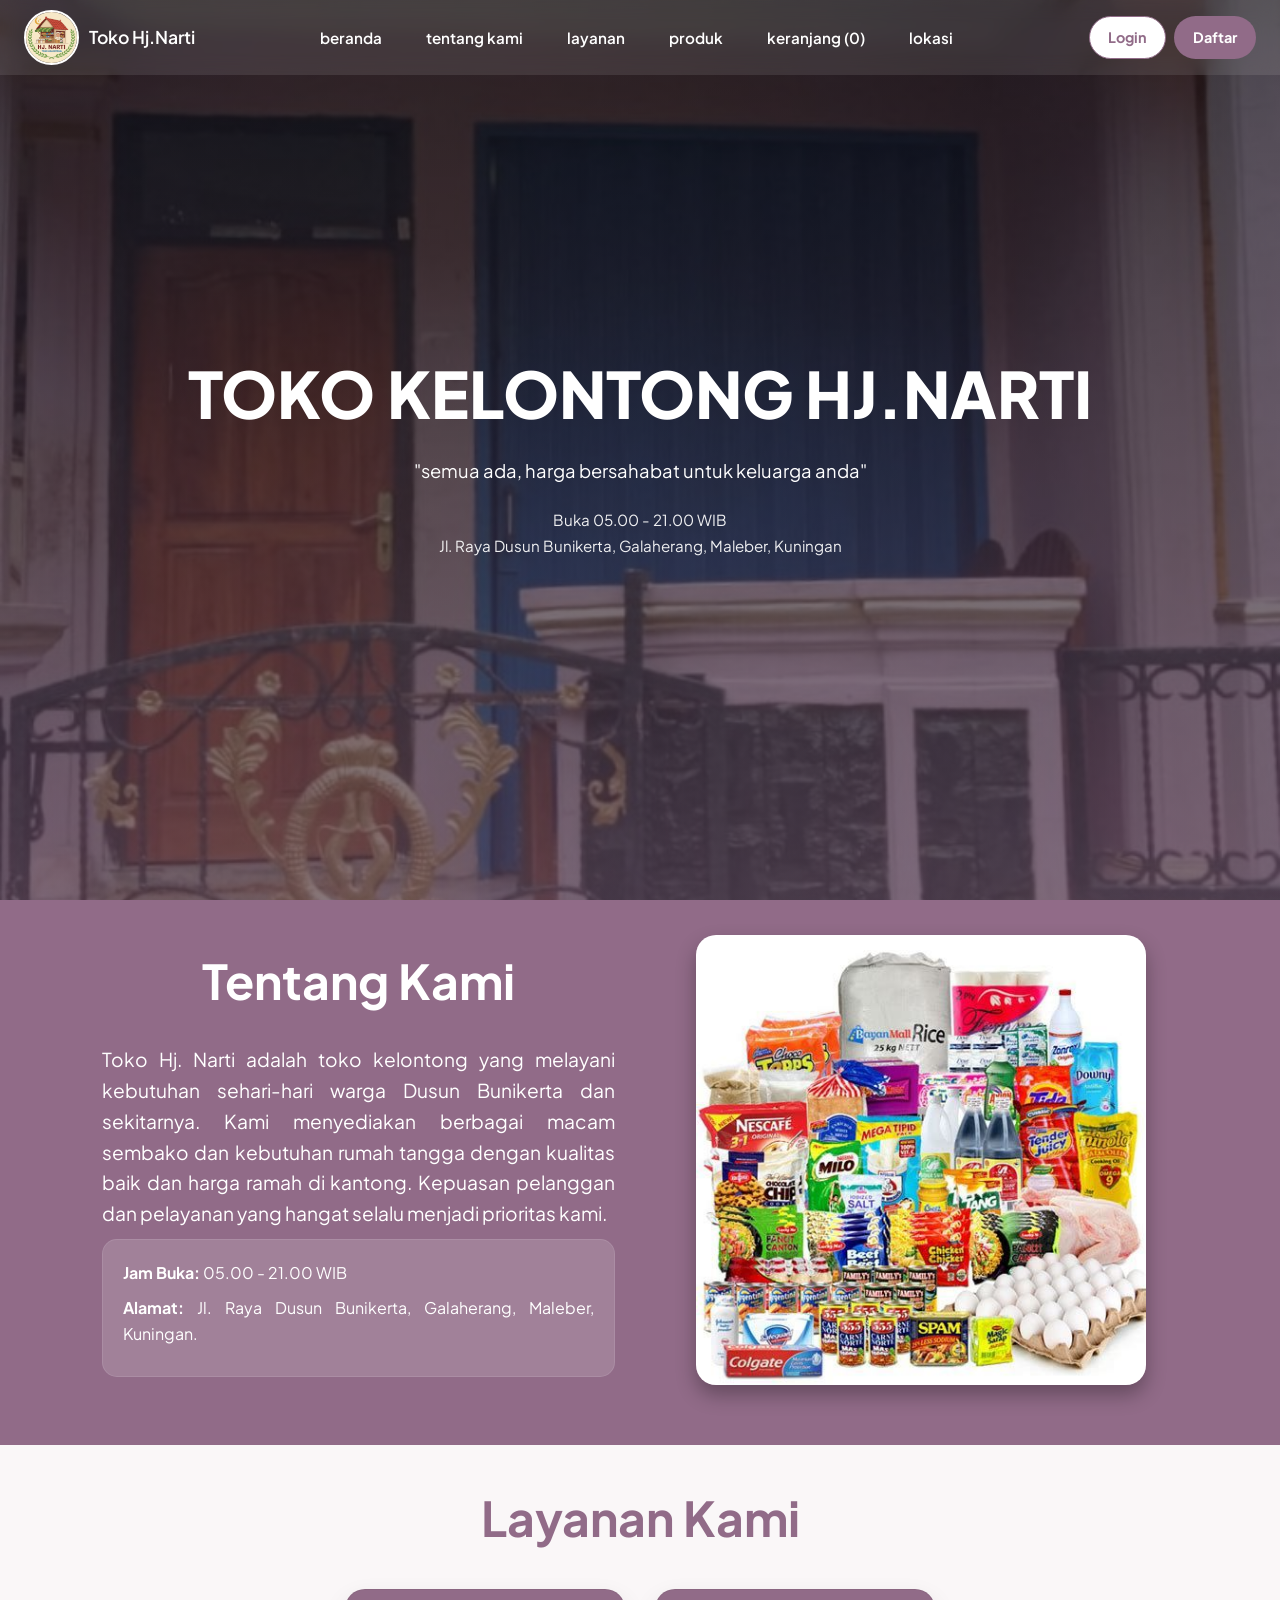
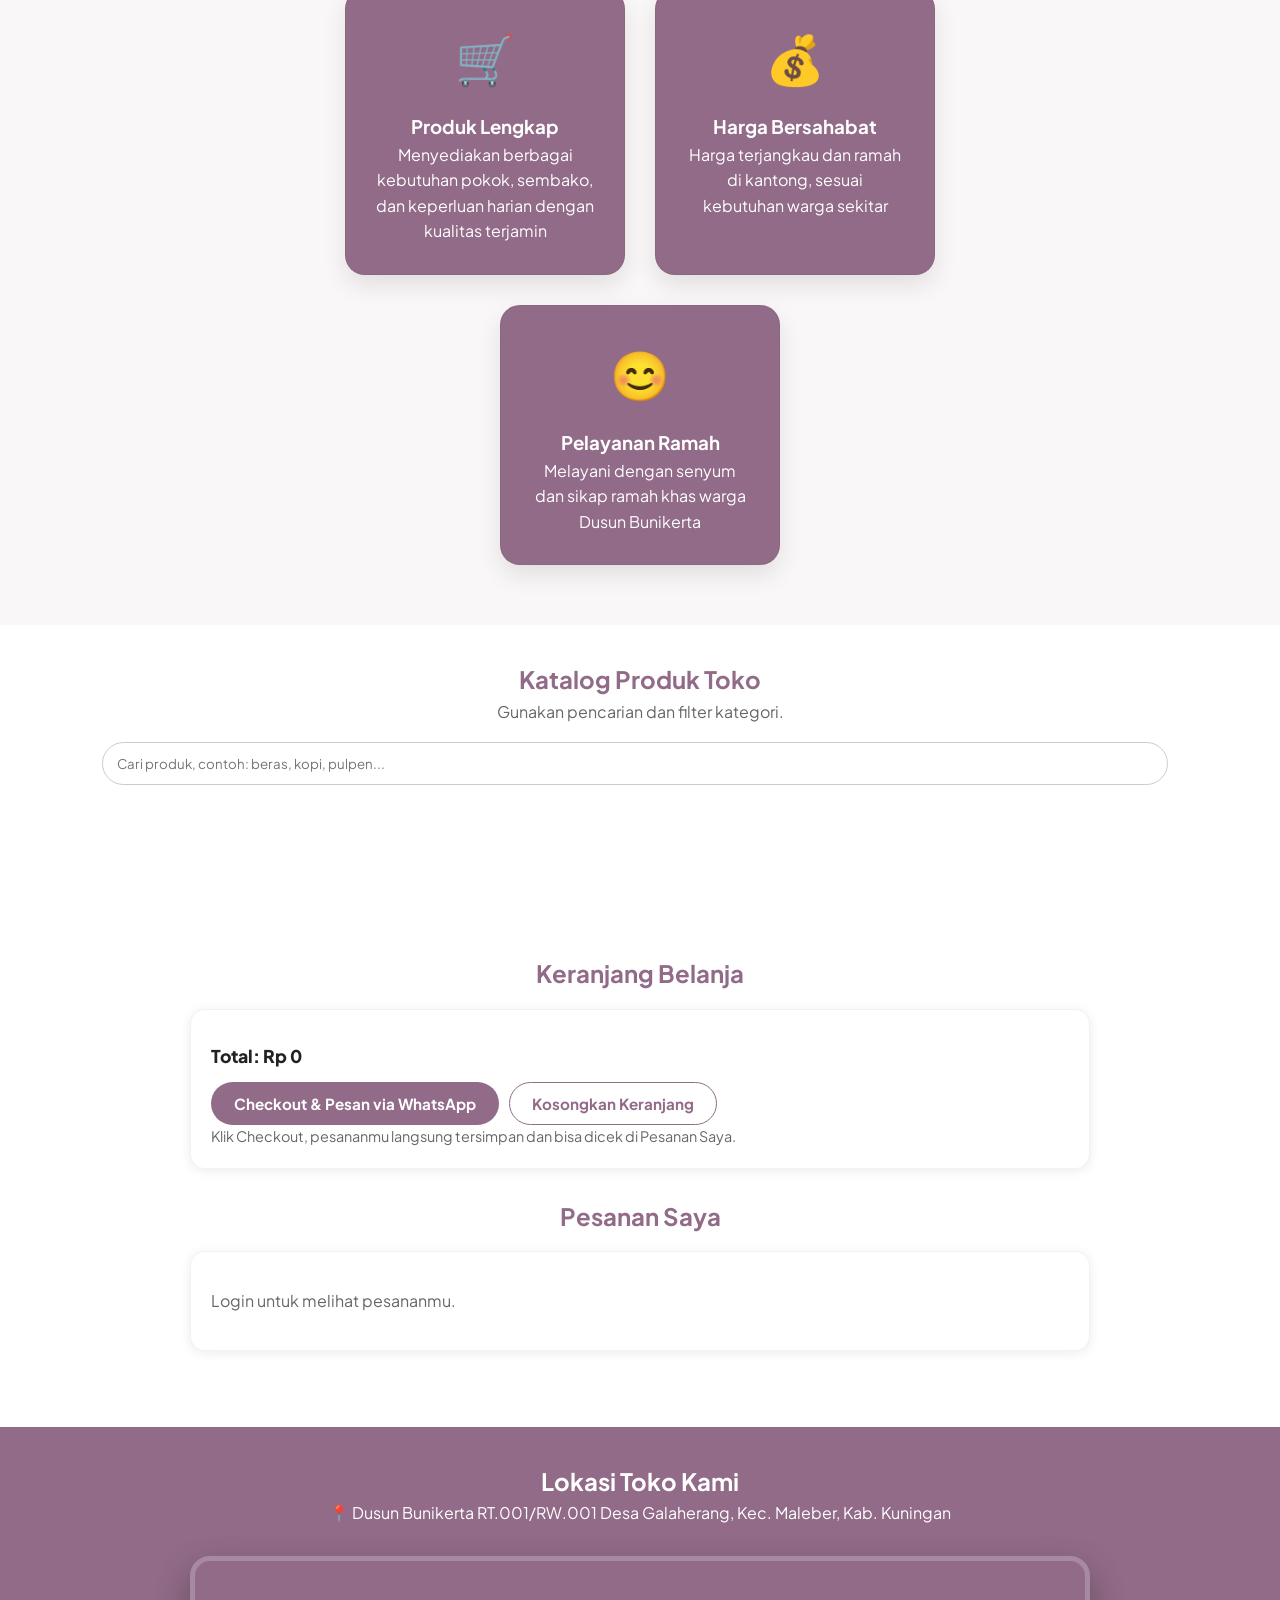
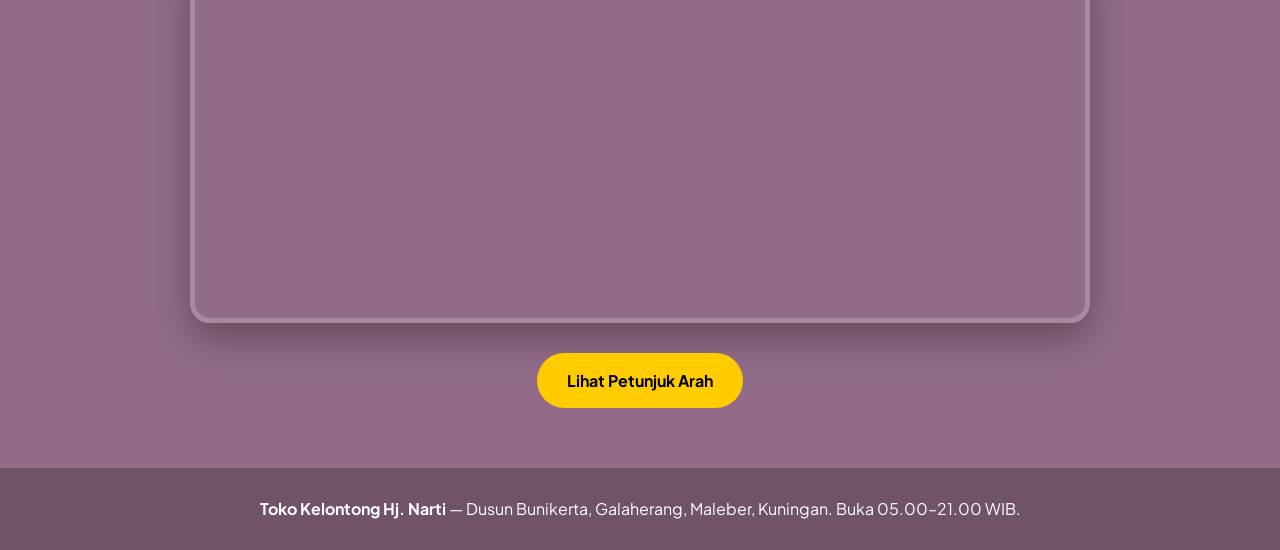
==== commit 9dc1dca3: "Tambah katalog dari database + keranjang + checkout" ====
--- a/index.html
+++ b/index.html
@@ -1,290 +1,129 @@
-<!DOCTYPE html>
-<html lang="id">
-<head>
-    <meta charset="UTF-8">
-    <meta name="viewport" content="width=device-width, initial-scale=1.0">
-    <title>Toko Hj.Narti</title>
-    <link rel="stylesheet" href="style.css">
-</head>
-<body>
-
-    <nav class="navbar">
-        <div class="logo">
-            <img src="assets/logo_toko.png" alt="Logo" class="logo-circle">
-            <span>Toko Hj.Narti</span>
-        </div>
-        <ul>
-            <li><a href="#beranda">beranda</a></li>
-            <li><a href="#tentang">tentang kami</a></li>
-            <li><a href="#layanan">layanan</a></li>
-            <li><a href="#produk">produk</a></li>
-            <li><a href="#lokasi">lokasi</a></li>
-        </ul>
-    </nav>
-
-    <section id="beranda" class="hero">
-        <div class="hero-content">
-            <h1>TOKO KELONTONG HJ.NARTI</h1>
-            <p>"semua ada, harga bersahabat untuk keluarga anda"</p>
-            <a href="#produk" class="btn-main">Lihat Produk</a>
-        </div>
-    </section>
-
-    <section id="tentang" class="section-tentang-baru">
-        <div class="container">
-            <div class="info-container">
-                <div class="info-text">
-                    <h2 class="title-white">Tentang Kami</h2>
-                    <p class="text-white">Toko Hj. Narti adalah toko kelontong yang melayani kebutuhan sehari-hari warga Dusun Bunikerta dan sekitarnya. Kami menyediakan berbagai macam sembako dan kebutuhan rumah tangga dengan kualitas baik dan harga ramah di kantong. Kepuasan pelanggan dan pelayanan yang hangat selalu menjadi prioritas kami</p>
-                    <div class="details-box">
-                        <p class="text-white"><strong>Jam Buka:</strong> 05.00 - 21.00 WIB</p>
-                        <p class="text-white"><strong>Alamat:</strong> Jl. Raya Dusun Bunikerta, Galaherang, Maleber, Kuningan.</p>
-                    </div>
-                </div>
-                <div class="info-image">
-                    <img src="assets/gambar_sembako.jpg" alt="Foto Sembako" class="img-estetik">
-                </div>
-            </div> 
-        </div> 
-    </section>
-
-    <section id="layanan" class="section-layanan">
-        <div class="container">
-            <h2 class="title-layanan">Layanan Kami</h2>
-            <div class="layanan-grid">
-                <div class="layanan-card"><div class="icon">🛒</div><h3>Produk Lengkap</h3><p>Menyediakan berbagai kebutuhan pokok, sembako, dan keperluan harian dengan kualitas terjamin</p></div>
-                <div class="layanan-card"><div class="icon">💰</div><h3>Harga Bersahabat</h3><p>Harga terjangkau dan ramah di kantong, sesuai kebutuhan warga sekitar</p></div>
-                <div class="layanan-card"><div class="icon">😊</div><h3>Pelayanan Ramah</h3><p>Melayani dengan senyum dan sikap ramah khas warga Dusun Bunikerta</p></div>
-            </div>
-        </div>
-    </section>
-
-    <section id="produk" class="section-produk-katalog">
-        <div class="container">
-            <h2 class="title-produk">Katalog Produk Toko</h2>
-
-            <h3 class="nama-kategori">📦 Sembako</h3>
-            <div class="katalog-grid">
-                <div class="card-katalog"><img src="assets/beras_toko.jpeg"><div class="card-footer"><span class="nama-item">Beras 1kg</span><span class="harga-item">Rp 16.000</span><div class="qty-wrapper" style="display: flex; gap: 5px; margin-top: 10px; width: 100%;"><input type="number" id="qty-beras" value="1" min="1" style="width: 50px; border-radius: 5px; border: none; padding: 5px; text-align: center;"><button class="btn-tambah" onclick="tambahKeKeranjang('Beras 1kg', 16000, 'qty-beras')" style="flex: 1; margin-top: 0;">🛒 Tambah</button></div></div></div>
-                <div class="card-katalog"><img src="assets/gula_pasir.webp"><div class="card-footer"><span class="nama-item">Gula Pasir 1/4</span><span class="harga-item">Rp 5.000</span><div class="qty-wrapper" style="display: flex; gap: 5px; margin-top: 10px; width: 100%;"><input type="number" id="qty-gula" value="1" min="1" style="width: 50px; border-radius: 5px; border: none; padding: 5px; text-align: center;"><button class="btn-tambah" onclick="tambahKeKeranjang('Gula Pasir 1/4', 5000, 'qty-gula')" style="flex: 1; margin-top: 0;">🛒 Tambah</button></div></div></div>
-                <div class="card-katalog"><img src="assets/minyak_goreng.png"><div class="card-footer"><span class="nama-item">Minyak Goreng 1/4</span><span class="harga-item">Rp 6.000</span><div class="qty-wrapper" style="display: flex; gap: 5px; margin-top: 10px; width: 100%;"><input type="number" id="qty-minyak" value="1" min="1" style="width: 50px; border-radius: 5px; border: none; padding: 5px; text-align: center;"><button class="btn-tambah" onclick="tambahKeKeranjang('Minyak Goreng 1/4', 6000, 'qty-minyak')" style="flex: 1; margin-top: 0;">🛒 Tambah</button></div></div></div>
-                <div class="card-katalog"><img src="assets/telur_toko.jpg"><div class="card-footer"><span class="nama-item">Telur Ayam 1/2</span><span class="harga-item">Rp 19.000</span><div class="qty-wrapper" style="display: flex; gap: 5px; margin-top: 10px; width: 100%;"><input type="number" id="qty-telur" value="1" min="1" style="width: 50px; border-radius: 5px; border: none; padding: 5px; text-align: center;"><button class="btn-tambah" onclick="tambahKeKeranjang('Telur Ayam 1/2', 19000, 'qty-telur')" style="flex: 1; margin-top: 0;">🛒 Tambah</button></div></div></div>
-                <div class="card-katalog"><img src="assets/mie_instan.jpg"><div class="card-footer"><span class="nama-item">Mie Instan 1</span><span class="harga-item">Rp 3.000</span><div class="qty-wrapper" style="display: flex; gap: 5px; margin-top: 10px; width: 100%;"><input type="number" id="qty-mie" value="1" min="1" style="width: 50px; border-radius: 5px; border: none; padding: 5px; text-align: center;"><button class="btn-tambah" onclick="tambahKeKeranjang('Mie Instan 1', 3000, 'qty-mie')" style="flex: 1; margin-top: 0;">🛒 Tambah</button></div></div></div>
-                <div class="card-katalog"><img src="assets/gas_elpiji.jpg"><div class="card-footer"><span class="nama-item">Gas Elpiji</span><span class="harga-item">Rp 23.000</span><div class="qty-wrapper" style="display: flex; gap: 5px; margin-top: 10px; width: 100%;"><input type="number" id="qty-gas" value="1" min="1" style="width: 50px; border-radius: 5px; border: none; padding: 5px; text-align: center;"><button class="btn-tambah" onclick="tambahKeKeranjang('Gas Elpiji', 23000, 'qty-gas')" style="flex: 1; margin-top: 0;">🛒 Tambah</button></div></div></div>
-                <div class="card-katalog"><img src="assets/teh_tubruk.jpg"><div class="card-footer"><span class="nama-item">Teh Tubruk 3</span><span class="harga-item">Rp 5.000</span><div class="qty-wrapper" style="display: flex; gap: 5px; margin-top: 10px; width: 100%;"><input type="number" id="qty-tehtubruk" value="1" min="1" style="width: 50px; border-radius: 5px; border: none; padding: 5px; text-align: center;"><button class="btn-tambah" onclick="tambahKeKeranjang('Teh Tubruk 3', 5000, 'qty-tehtubruk')" style="flex: 1; margin-top: 0;">🛒 Tambah</button></div></div></div>
-                <div class="card-katalog"><img src="assets/kopi_toko.jpg"><div class="card-footer"><span class="nama-item">Kopi 1 Sachet</span><span class="harga-item">Rp 2.000</span><div class="qty-wrapper" style="display: flex; gap: 5px; margin-top: 10px; width: 100%;"><input type="number" id="qty-kopi" value="1" min="1" style="width: 50px; border-radius: 5px; border: none; padding: 5px; text-align: center;"><button class="btn-tambah" onclick="tambahKeKeranjang('Kopi 1 Sachet', 2000, 'qty-kopi')" style="flex: 1; margin-top: 0;">🛒 Tambah</button></div></div></div>
-                <div class="card-katalog"><img src="assets/susu_toko.jpg"><div class="card-footer"><span class="nama-item">Susu 1 Sachet</span><span class="harga-item">Rp 2.000</span><div class="qty-wrapper" style="display: flex; gap: 5px; margin-top: 10px; width: 100%;"><input type="number" id="qty-susu" value="1" min="1" style="width: 50px; border-radius: 5px; border: none; padding: 5px; text-align: center;"><button class="btn-tambah" onclick="tambahKeKeranjang('Susu 1 Sachet', 2000, 'qty-susu')" style="flex: 1; margin-top: 0;">🛒 Tambah</button></div></div></div>
-                <div class="card-katalog"><img src="assets/tepung.jpg"><div class="card-footer"><span class="nama-item">Tepung 1/4</span><span class="harga-item">Rp 2.000</span><div class="qty-wrapper" style="display: flex; gap: 5px; margin-top: 10px; width: 100%;"><input type="number" id="qty-tepung" value="1" min="1" style="width: 50px; border-radius: 5px; border: none; padding: 5px; text-align: center;"><button class="btn-tambah" onclick="tambahKeKeranjang('Tepung 1/4', 2000, 'qty-tepung')" style="flex: 1; margin-top: 0;">🛒 Tambah</button></div></div></div>
-            </div>
-
-            <h3 class="nama-kategori">🥬 Sayuran & Protein</h3>
-            <div class="katalog-grid">
-                <div class="card-katalog"><img src="assets/sayur_kol.png"> <div class="card-footer"><span class="nama-item">Kol 1/2</span><span class="harga-item">Rp 3.000</span><div class="qty-wrapper" style="display: flex; gap: 5px; margin-top: 10px; width: 100%;"><input type="number" id="qty-kol" value="1" min="1" style="width: 50px; border-radius: 5px; border: none; padding: 5px; text-align: center;"><button class="btn-tambah" onclick="tambahKeKeranjang('Kol 1/2', 3000, 'qty-kol')" style="flex: 1; margin-top: 0;">🛒 Tambah</button></div></div></div>
-                <div class="card-katalog"><img src="assets/wortel.webp"> <div class="card-footer"><span class="nama-item">Wortel 1/2</span><span class="harga-item">Rp 7.000</span><div class="qty-wrapper" style="display: flex; gap: 5px; margin-top: 10px; width: 100%;"><input type="number" id="qty-wortel" value="1" min="1" style="width: 50px; border-radius: 5px; border: none; padding: 5px; text-align: center;"><button class="btn-tambah" onclick="tambahKeKeranjang('Wortel 1/2', 7000, 'qty-wortel')" style="flex: 1; margin-top: 0;">🛒 Tambah</button></div></div></div>
-                <div class="card-katalog"><img src="assets/bawang_merah.webp"> <div class="card-footer"><span class="nama-item">Bawang Merah 1/4</span><span class="harga-item">Rp 6.000</span><div class="qty-wrapper" style="display: flex; gap: 5px; margin-top: 10px; width: 100%;"><input type="number" id="qty-bawang-merah" value="1" min="1" style="width: 50px; border-radius: 5px; border: none; padding: 5px; text-align: center;"><button class="btn-tambah" onclick="tambahKeKeranjang('Bawang Merah 1/4', 6000, 'qty-bawang-merah')" style="flex: 1; margin-top: 0;">🛒 Tambah</button></div></div></div>
-                <div class="card-katalog"><img src="assets/bawang_putih.webp"> <div class="card-footer"><span class="nama-item">Bawang Putih 1/4</span><span class="harga-item">Rp 6.000</span><div class="qty-wrapper" style="display: flex; gap: 5px; margin-top: 10px; width: 100%;"><input type="number" id="qty-bawang-putih" value="1" min="1" style="width: 50px; border-radius: 5px; border: none; padding: 5px; text-align: center;"><button class="btn-tambah" onclick="tambahKeKeranjang('Bawang Putih 1/4', 6000, 'qty-bawang-putih')" style="flex: 1; margin-top: 0;">🛒 Tambah</button></div></div></div>
-                <div class="card-katalog"><img src="assets/cabe_merah.jpg"> <div class="card-footer"><span class="nama-item">Cabe Merah 1/4</span><span class="harga-item">Rp 10.000</span><div class="qty-wrapper" style="display: flex; gap: 5px; margin-top: 10px; width: 100%;"><input type="number" id="qty-cabe-merah" value="1" min="1" style="width: 50px; border-radius: 5px; border: none; padding: 5px; text-align: center;"><button class="btn-tambah" onclick="tambahKeKeranjang('Cabe Merah 1/4', 10000, 'qty-cabe-merah')" style="flex: 1; margin-top: 0;">🛒 Tambah</button></div></div></div>
-                <div class="card-katalog"><img src="assets/cabe_rawit.jpeg"> <div class="card-footer"><span class="nama-item">Cabe Rawit 1/4</span><span class="harga-item">Rp 10.000</span><div class="qty-wrapper" style="display: flex; gap: 5px; margin-top: 10px; width: 100%;"><input type="number" id="qty-cabe-rawit" value="1" min="1" style="width: 50px; border-radius: 5px; border: none; padding: 5px; text-align: center;"><button class="btn-tambah" onclick="tambahKeKeranjang('Cabe Rawit 1/4', 10000, 'qty-cabe-rawit')" style="flex: 1; margin-top: 0;">🛒 Tambah</button></div></div></div>
-                <div class="card-katalog"><img src="assets/ayam.jpg"> <div class="card-footer"><span class="nama-item">Ayam 1/4</span><span class="harga-item">Rp 9.000</span><div class="qty-wrapper" style="display: flex; gap: 5px; margin-top: 10px; width: 100%;"><input type="number" id="qty-ayam" value="1" min="1" style="width: 50px; border-radius: 5px; border: none; padding: 5px; text-align: center;"><button class="btn-tambah" onclick="tambahKeKeranjang('Ayam 1/4', 9000, 'qty-ayam')" style="flex: 1; margin-top: 0;">🛒 Tambah</button></div></div></div>
-                <div class="card-katalog"><img src="assets/ikan_pindang.avif"> <div class="card-footer"><span class="nama-item">Ikan Pindang 1 Mika</span><span class="harga-item">Rp 12.000</span><div class="qty-wrapper" style="display: flex; gap: 5px; margin-top: 10px; width: 100%;"><input type="number" id="qty-pindang" value="1" min="1" style="width: 50px; border-radius: 5px; border: none; padding: 5px; text-align: center;"><button class="btn-tambah" onclick="tambahKeKeranjang('Ikan Pindang 1 Mika', 12000, 'qty-pindang')" style="flex: 1; margin-top: 0;">🛒 Tambah</button></div></div></div>
-                <div class="card-katalog"><img src="assets/bawang_daun.webp"> <div class="card-footer"><span class="nama-item">Bawang Daun 1/4</span><span class="harga-item">Rp 2.000</span><div class="qty-wrapper" style="display: flex; gap: 5px; margin-top: 10px; width: 100%;"><input type="number" id="qty-daun" value="1" min="1" style="width: 50px; border-radius: 5px; border: none; padding: 5px; text-align: center;"><button class="btn-tambah" onclick="tambahKeKeranjang('Bawang Daun 1/4', 2000, 'qty-daun')" style="flex: 1; margin-top: 0;">🛒 Tambah</button></div></div></div>
-                <div class="card-katalog"><img src="assets/ikan_basah.jpg"> <div class="card-footer"><span class="nama-item">Ikan Basah 1/2</span><span class="harga-item">Rp 15.000</span><div class="qty-wrapper" style="display: flex; gap: 5px; margin-top: 10px; width: 100%;"><input type="number" id="qty-ikan-basah" value="1" min="1" style="width: 50px; border-radius: 5px; border: none; padding: 5px; text-align: center;"><button class="btn-tambah" onclick="tambahKeKeranjang('Ikan Basah 1/2', 15000, 'qty-ikan-basah')" style="flex: 1; margin-top: 0;">🛒 Tambah</button></div></div></div>
-            </div>
-
-            <h3 class="nama-kategori">🧂 Bumbu Dapur</h3>
-            <div class="katalog-grid">
-                <div class="card-katalog"><img src="assets/racik.webp"> <div class="card-footer"><span class="nama-item">Racik 1 Sachet</span><span class="harga-item">Rp 2.000</span><div class="qty-wrapper" style="display: flex; gap: 5px; margin-top: 10px; width: 100%;"><input type="number" id="qty-racik" value="1" min="1" style="width: 50px; border-radius: 5px; border: none; padding: 5px; text-align: center;"><button class="btn-tambah" onclick="tambahKeKeranjang('Racik 1 Sachet', 2000, 'qty-racik')" style="flex: 1; margin-top: 0;">🛒 Tambah</button></div></div></div>
-                <div class="card-katalog"><img src="assets/royko.jpg"> <div class="card-footer"><span class="nama-item">Royko 1 Sachet</span><span class="harga-item">Rp 500</span><div class="qty-wrapper" style="display: flex; gap: 5px; margin-top: 10px; width: 100%;"><input type="number" id="qty-royko" value="1" min="1" style="width: 50px; border-radius: 5px; border: none; padding: 5px; text-align: center;"><button class="btn-tambah" onclick="tambahKeKeranjang('Royko 1 Sachet', 500, 'qty-royko')" style="flex: 1; margin-top: 0;">🛒 Tambah</button></div></div></div>
-                <div class="card-katalog"><img src="assets/masako.png"> <div class="card-footer"><span class="nama-item">Masako 1 Sachet</span><span class="harga-item">Rp 500</span><div class="qty-wrapper" style="display: flex; gap: 5px; margin-top: 10px; width: 100%;"><input type="number" id="qty-masako" value="1" min="1" style="width: 50px; border-radius: 5px; border: none; padding: 5px; text-align: center;"><button class="btn-tambah" onclick="tambahKeKeranjang('Masako 1 Sachet', 500, 'qty-masako')" style="flex: 1; margin-top: 0;">🛒 Tambah</button></div></div></div>
-                <div class="card-katalog"><img src="assets/kecap.jpg"> <div class="card-footer"><span class="nama-item">Kecap 1 Sachet</span><span class="harga-item">Rp 1.000</span><div class="qty-wrapper" style="display: flex; gap: 5px; margin-top: 10px; width: 100%;"><input type="number" id="qty-kecap" value="1" min="1" style="width: 50px; border-radius: 5px; border: none; padding: 5px; text-align: center;"><button class="btn-tambah" onclick="tambahKeKeranjang('Kecap 1 Sachet', 1000, 'qty-kecap')" style="flex: 1; margin-top: 0;">🛒 Tambah</button></div></div></div>
-                <div class="card-katalog"><img src="assets/msg_sasa.webp"> <div class="card-footer"><span class="nama-item">MSG 1 Sachet</span><span class="harga-item">Rp 1.000</span><div class="qty-wrapper" style="display: flex; gap: 5px; margin-top: 10px; width: 100%;"><input type="number" id="qty-msg" value="1" min="1" style="width: 50px; border-radius: 5px; border: none; padding: 5px; text-align: center;"><button class="btn-tambah" onclick="tambahKeKeranjang('MSG 1 Sachet', 1000, 'qty-msg')" style="flex: 1; margin-top: 0;">🛒 Tambah</button></div></div></div>
-                <div class="card-katalog"><img src="assets/ladaku.webp"> <div class="card-footer"><span class="nama-item">Ladaku 1 Sachet</span><span class="harga-item">Rp 1.000</span><div class="qty-wrapper" style="display: flex; gap: 5px; margin-top: 10px; width: 100%;"><input type="number" id="qty-ladaku" value="1" min="1" style="width: 50px; border-radius: 5px; border: none; padding: 5px; text-align: center;"><button class="btn-tambah" onclick="tambahKeKeranjang('Ladaku 1 Sachet', 1000, 'qty-ladaku')" style="flex: 1; margin-top: 0;">🛒 Tambah</button></div></div></div>
-                <div class="card-katalog"><img src="assets/ketumbar.webp"> <div class="card-footer"><span class="nama-item">Ketumbar 1 Sachet</span><span class="harga-item">Rp 1.500</span><div class="qty-wrapper" style="display: flex; gap: 5px; margin-top: 10px; width: 100%;"><input type="number" id="qty-ketumbar" value="1" min="1" style="width: 50px; border-radius: 5px; border: none; padding: 5px; text-align: center;"><button class="btn-tambah" onclick="tambahKeKeranjang('Ketumbar 1 Sachet', 1500, 'qty-ketumbar')" style="flex: 1; margin-top: 0;">🛒 Tambah</button></div></div></div>
-                <div class="card-katalog"><img src="assets/saos.webp"> <div class="card-footer"><span class="nama-item">Saos 1 Sachet</span><span class="harga-item">Rp 500</span><div class="qty-wrapper" style="display: flex; gap: 5px; margin-top: 10px; width: 100%;"><input type="number" id="qty-saos" value="1" min="1" style="width: 50px; border-radius: 5px; border: none; padding: 5px; text-align: center;"><button class="btn-tambah" onclick="tambahKeKeranjang('Saos 1 Sachet', 500, 'qty-saos')" style="flex: 1; margin-top: 0;">🛒 Tambah</button></div></div></div>
-                <div class="card-katalog"><img src="assets/jahe.jpg"> <div class="card-footer"><span class="nama-item">Jahe 1/4</span><span class="harga-item">Rp 2.000</span><div class="qty-wrapper" style="display: flex; gap: 5px; margin-top: 10px; width: 100%;"><input type="number" id="qty-jahe" value="1" min="1" style="width: 50px; border-radius: 5px; border: none; padding: 5px; text-align: center;"><button class="btn-tambah" onclick="tambahKeKeranjang('Jahe 1/4', 2000, 'qty-jahe')" style="flex: 1; margin-top: 0;">🛒 Tambah</button></div></div></div>
-                <div class="card-katalog"><img src="assets/kemiri.jpg"> <div class="card-footer"><span class="nama-item">Kemiri 1/4</span><span class="harga-item">Rp 3.000</span><div class="qty-wrapper" style="display: flex; gap: 5px; margin-top: 10px; width: 100%;"><input type="number" id="qty-kemiri" value="1" min="1" style="width: 50px; border-radius: 5px; border: none; padding: 5px; text-align: center;"><button class="btn-tambah" onclick="tambahKeKeranjang('Kemiri 1/4', 3000, 'qty-kemiri')" style="flex: 1; margin-top: 0;">🛒 Tambah</button></div></div></div>
-                <div class="card-katalog"><img src="assets/lengkuas.jpg"> <div class="card-footer"><span class="nama-item">Lengkuas 1/4</span><span class="harga-item">Rp 2.000</span><div class="qty-wrapper" style="display: flex; gap: 5px; margin-top: 10px; width: 100%;"><input type="number" id="qty-lengkuas" value="1" min="1" style="width: 50px; border-radius: 5px; border: none; padding: 5px; text-align: center;"><button class="btn-tambah" onclick="tambahKeKeranjang('Lengkuas 1/4', 2000, 'qty-lengkuas')" style="flex: 1; margin-top: 0;">🛒 Tambah</button></div></div></div>
-                <div class="card-katalog"><img src="assets/kencur.webp"> <div class="card-footer"><span class="nama-item">Kencur 1/4</span><span class="harga-item">Rp 5.000</span><div class="qty-wrapper" style="display: flex; gap: 5px; margin-top: 10px; width: 100%;"><input type="number" id="qty-kencur" value="1" min="1" style="width: 50px; border-radius: 5px; border: none; padding: 5px; text-align: center;"><button class="btn-tambah" onclick="tambahKeKeranjang('Kencur 1/4', 5000, 'qty-kencur')" style="flex: 1; margin-top: 0;">🛒 Tambah</button></div></div></div>
-            </div>
-
-            <h3 class="nama-kategori">🚬 Rokok</h3>
-            <div class="katalog-grid">
-                <div class="card-katalog"><img src="assets/roko_mangga.jpg"><div class="card-footer"><span class="nama-item">Mangga 1 Bks</span><span class="harga-item">Rp 12.000</span><div class="qty-wrapper" style="display: flex; gap: 5px; margin-top: 10px; width: 100%;"><input type="number" id="qty-mangga" value="1" min="1" style="width: 50px; border-radius: 5px; border: none; padding: 5px; text-align: center;"><button class="btn-tambah" onclick="tambahKeKeranjang('Mangga 1 Bks', 12000, 'qty-mangga')" style="flex: 1; margin-top: 0;">🛒 Tambah</button></div></div></div>
-                <div class="card-katalog"><img src="assets/roko_filter.webp"><div class="card-footer"><span class="nama-item">Filter 1 Bks</span><span class="harga-item">Rp 23.000</span><div class="qty-wrapper" style="display: flex; gap: 5px; margin-top: 10px; width: 100%;"><input type="number" id="qty-filter" value="1" min="1" style="width: 50px; border-radius: 5px; border: none; padding: 5px; text-align: center;"><button class="btn-tambah" onclick="tambahKeKeranjang('Filter 1 Bks', 23000, 'qty-filter')" style="flex: 1; margin-top: 0;">🛒 Tambah</button></div></div></div>
-                <div class="card-katalog"><img src="assets/roko_camel.webp"><div class="card-footer"><span class="nama-item">Camel Kretek</span><span class="harga-item">Rp 20.000</span><div class="qty-wrapper" style="display: flex; gap: 5px; margin-top: 10px; width: 100%;"><input type="number" id="qty-camel" value="1" min="1" style="width: 50px; border-radius: 5px; border: none; padding: 5px; text-align: center;"><button class="btn-tambah" onclick="tambahKeKeranjang('Camel Kretek', 20000, 'qty-camel')" style="flex: 1; margin-top: 0;">🛒 Tambah</button></div></div></div>
-                <div class="card-katalog"><img src="assets/roko_apel.webp"><div class="card-footer"><span class="nama-item">Djarum 76 Apel</span><span class="harga-item">Rp 16.000</span><div class="qty-wrapper" style="display: flex; gap: 5px; margin-top: 10px; width: 100%;"><input type="number" id="qty-76apel" value="1" min="1" style="width: 50px; border-radius: 5px; border: none; padding: 5px; text-align: center;"><button class="btn-tambah" onclick="tambahKeKeranjang('Djarum 76 Apel', 16000, 'qty-76apel')" style="flex: 1; margin-top: 0;">🛒 Tambah</button></div></div></div>
-                <div class="card-katalog"><img src="assets/roko_esse.jpg"><div class="card-footer"><span class="nama-item">Esse Bana Pop</span><span class="harga-item">Rp 30.000</span><div class="qty-wrapper" style="display: flex; gap: 5px; margin-top: 10px; width: 100%;"><input type="number" id="qty-esse" value="1" min="1" style="width: 50px; border-radius: 5px; border: none; padding: 5px; text-align: center;"><button class="btn-tambah" onclick="tambahKeKeranjang('Esse Bana Pop', 30000, 'qty-esse')" style="flex: 1; margin-top: 0;">🛒 Tambah</button></div></div></div>
-            </div>
-
-            <h3 class="nama-kategori">🥤 Makanan & Minuman</h3>
-            <div class="katalog-grid">
-                <div class="card-katalog"><img src="assets/tehpucuk.jpg"><div class="card-footer"><span class="nama-item">Teh Pucuk</span><span class="harga-item">Rp 4.000</span><div class="qty-wrapper" style="display: flex; gap: 5px; margin-top: 10px; width: 100%;"><input type="number" id="qty-pucuk" value="1" min="1" style="width: 50px; border-radius: 5px; border: none; padding: 5px; text-align: center;"><button class="btn-tambah" onclick="tambahKeKeranjang('Teh Pucuk', 4000, 'qty-pucuk')" style="flex: 1; margin-top: 0;">🛒 Tambah</button></div></div></div>
-                <div class="card-katalog"><img src="assets/fanta.png"><div class="card-footer"><span class="nama-item">Fanta 1 Botol</span><span class="harga-item">Rp 5.000</span><div class="qty-wrapper" style="display: flex; gap: 5px; margin-top: 10px; width: 100%;"><input type="number" id="qty-fanta" value="1" min="1" style="width: 50px; border-radius: 5px; border: none; padding: 5px; text-align: center;"><button class="btn-tambah" onclick="tambahKeKeranjang('Fanta 1 Botol', 5000, 'qty-fanta')" style="flex: 1; margin-top: 0;">🛒 Tambah</button></div></div></div>
-                <div class="card-katalog"><img src="assets/sprite.jpg"><div class="card-footer"><span class="nama-item">Sprite 1 Botol</span><span class="harga-item">Rp 5.000</span><div class="qty-wrapper" style="display: flex; gap: 5px; margin-top: 10px; width: 100%;"><input type="number" id="qty-sprite" value="1" min="1" style="width: 50px; border-radius: 5px; border: none; padding: 5px; text-align: center;"><button class="btn-tambah" onclick="tambahKeKeranjang('Sprite 1 Botol', 5000, 'qty-sprite')" style="flex: 1; margin-top: 0;">🛒 Tambah</button></div></div></div>
-                <div class="card-katalog"><img src="assets/pocari.png"><div class="card-footer"><span class="nama-item">Pocari Sweat</span><span class="harga-item">Rp 8.000</span><div class="qty-wrapper" style="display: flex; gap: 5px; margin-top: 10px; width: 100%;"><input type="number" id="qty-pocari" value="1" min="1" style="width: 50px; border-radius: 5px; border: none; padding: 5px; text-align: center;"><button class="btn-tambah" onclick="tambahKeKeranjang('Pocari Sweat', 8000, 'qty-pocari')" style="flex: 1; margin-top: 0;">🛒 Tambah</button></div></div></div>
-                <div class="card-katalog"><img src="assets/floridina.webp"><div class="card-footer"><span class="nama-item">Floridina 1 Botol</span><span class="harga-item">Rp 6.000</span><div class="qty-wrapper" style="display: flex; gap: 5px; margin-top: 10px; width: 100%;"><input type="number" id="qty-floridina" value="1" min="1" style="width: 50px; border-radius: 5px; border: none; padding: 5px; text-align: center;"><button class="btn-tambah" onclick="tambahKeKeranjang('Floridina 1 Botol', 6000, 'qty-floridina')" style="flex: 1; margin-top: 0;">🛒 Tambah</button></div></div></div>
-                <div class="card-katalog"><img src="assets/kue.webp"><div class="card-footer"><span class="nama-item">Kue 1 Pcs</span><span class="harga-item">Rp 1.000</span><div class="qty-wrapper" style="display: flex; gap: 5px; margin-top: 10px; width: 100%;"><input type="number" id="qty-kue" value="1" min="1" style="width: 50px; border-radius: 5px; border: none; padding: 5px; text-align: center;"><button class="btn-tambah" onclick="tambahKeKeranjang('Kue 1 Pcs', 1000, 'qty-kue')" style="flex: 1; margin-top: 0;">🛒 Tambah</button></div></div></div>
-                <div class="card-katalog"><img src="assets/aoka.jpg"><div class="card-footer"><span class="nama-item">Kue Aoka</span><span class="harga-item">Rp 2.500</span><div class="qty-wrapper" style="display: flex; gap: 5px; margin-top: 10px; width: 100%;"><input type="number" id="qty-aoka" value="1" min="1" style="width: 50px; border-radius: 5px; border: none; padding: 5px; text-align: center;"><button class="btn-tambah" onclick="tambahKeKeranjang('Kue Aoka', 2500, 'qty-aoka')" style="flex: 1; margin-top: 0;">🛒 Tambah</button></div></div></div>
-                <div class="card-katalog"><img src="assets/kue_kering.webp"><div class="card-footer"><span class="nama-item">Kue Kering 1 Pak</span><span class="harga-item">Rp 3.000</span><div class="qty-wrapper" style="display: flex; gap: 5px; margin-top: 10px; width: 100%;"><input type="number" id="qty-kuekering" value="1" min="1" style="width: 50px; border-radius: 5px; border: none; padding: 5px; text-align: center;"><button class="btn-tambah" onclick="tambahKeKeranjang('Kue Kering 1 Pak', 3000, 'qty-kuekering')" style="flex: 1; margin-top: 0;">🛒 Tambah</button></div></div></div>
-                <div class="card-katalog"><img src="assets/roma.webp"><div class="card-footer"><span class="nama-item">Roma Kelapa</span><span class="harga-item">Rp 11.000</span><div class="qty-wrapper" style="display: flex; gap: 5px; margin-top: 10px; width: 100%;"><input type="number" id="qty-roma" value="1" min="1" style="width: 50px; border-radius: 5px; border: none; padding: 5px; text-align: center;"><button class="btn-tambah" onclick="tambahKeKeranjang('Roma Kelapa', 11000, 'qty-roma')" style="flex: 1; margin-top: 0;">🛒 Tambah</button></div></div></div>
-                <div class="card-katalog"><img src="assets/ciki.jpg"><div class="card-footer"><span class="nama-item">Ciki 1 Pcs</span><span class="harga-item">Rp 500</span><div class="qty-wrapper" style="display: flex; gap: 5px; margin-top: 10px; width: 100%;"><input type="number" id="qty-ciki" value="1" min="1" style="width: 50px; border-radius: 5px; border: none; padding: 5px; text-align: center;"><button class="btn-tambah" onclick="tambahKeKeranjang('Ciki 1 Pcs', 500, 'qty-ciki')" style="flex: 1; margin-top: 0;">🛒 Tambah</button></div></div></div>
-            </div>
-
-            <h3 class="nama-kategori">📓 Alat tulis sekolah</h3>
-            <div class="katalog-grid">
-                <div class="card-katalog"><img src="assets/buku_tulis.jpg"><div class="card-footer"><span class="nama-item">Buku Tulis 1 Pcs</span><span class="harga-item">Rp 3.000</span><div class="qty-wrapper" style="display: flex; gap: 5px; margin-top: 10px; width: 100%;"><input type="number" id="qty-buku" value="1" min="1" style="width: 50px; border-radius: 5px; border: none; padding: 5px; text-align: center;"><button class="btn-tambah" onclick="tambahKeKeranjang('Buku Tulis 1 Pcs', 3000, 'qty-buku')" style="flex: 1; margin-top: 0;">🛒 Tambah</button></div></div></div>
-                <div class="card-katalog"><img src="assets/buku_gambar.jpeg"><div class="card-footer"><span class="nama-item">Buku Gambar</span><span class="harga-item">Rp 2.500</span><div class="qty-wrapper" style="display: flex; gap: 5px; margin-top: 10px; width: 100%;"><input type="number" id="qty-gambar" value="1" min="1" style="width: 50px; border-radius: 5px; border: none; padding: 5px; text-align: center;"><button class="btn-tambah" onclick="tambahKeKeranjang('Buku Gambar', 2500, 'qty-gambar')" style="flex: 1; margin-top: 0;">🛒 Tambah</button></div></div></div>
-                <div class="card-katalog"><img src="assets/penggaris.jpg"><div class="card-footer"><span class="nama-item">Penggaris 1 Pcs</span><span class="harga-item">Rp 1.500</span><div class="qty-wrapper" style="display: flex; gap: 5px; margin-top: 10px; width: 100%;"><input type="number" id="qty-penggaris" value="1" min="1" style="width: 50px; border-radius: 5px; border: none; padding: 5px; text-align: center;"><button class="btn-tambah" onclick="tambahKeKeranjang('Penggaris 1 Pcs', 1500, 'qty-penggaris')" style="flex: 1; margin-top: 0;">🛒 Tambah</button></div></div></div>
-                <div class="card-katalog"><img src="assets/penghapus.jpg"><div class="card-footer"><span class="nama-item">Penghapus 1 Pcs</span><span class="harga-item">Rp 1.500</span><div class="qty-wrapper" style="display: flex; gap: 5px; margin-top: 10px; width: 100%;"><input type="number" id="qty-penghapus" value="1" min="1" style="width: 50px; border-radius: 5px; border: none; padding: 5px; text-align: center;"><button class="btn-tambah" onclick="tambahKeKeranjang('Penghapus 1 Pcs', 1500, 'qty-penghapus')" style="flex: 1; margin-top: 0;">🛒 Tambah</button></div></div></div>
-                <div class="card-katalog"><img src="assets/pulpen.webp"><div class="card-footer"><span class="nama-item">Pulpen 1 Pcs</span><span class="harga-item">Rp 2.000</span><div class="qty-wrapper" style="display: flex; gap: 5px; margin-top: 10px; width: 100%;"><input type="number" id="qty-pulpen" value="1" min="1" style="width: 50px; border-radius: 5px; border: none; padding: 5px; text-align: center;"><button class="btn-tambah" onclick="tambahKeKeranjang('Pulpen 1 Pcs', 2000, 'qty-pulpen')" style="flex: 1; margin-top: 0;">🛒 Tambah</button></div></div></div>
-                <div class="card-katalog"><img src="assets/pensil.webp"><div class="card-footer"><span class="nama-item">Pensil Warna Pak</span><span class="harga-item">Rp 12.000</span><div class="qty-wrapper" style="display: flex; gap: 5px; margin-top: 10px; width: 100%;"><input type="number" id="qty-pensil" value="1" min="1" style="width: 50px; border-radius: 5px; border: none; padding: 5px; text-align: center;"><button class="btn-tambah" onclick="tambahKeKeranjang('Pensil Warna Pak', 12000, 'qty-pensil')" style="flex: 1; margin-top: 0;">🛒 Tambah</button></div></div></div>
-                <div class="card-katalog"><img src="assets/lem.jpeg"><div class="card-footer"><span class="nama-item">Lem 1 Pcs</span><span class="harga-item">Rp 1.500</span><div class="qty-wrapper" style="display: flex; gap: 5px; margin-top: 10px; width: 100%;"><input type="number" id="qty-lem" value="1" min="1" style="width: 50px; border-radius: 5px; border: none; padding: 5px; text-align: center;"><button class="btn-tambah" onclick="tambahKeKeranjang('Lem 1 Pcs', 1500, 'qty-lem')" style="flex: 1; margin-top: 0;">🛒 Tambah</button></div></div></div>
-                <div class="card-katalog"><img src="assets/tipe_x.jpg"><div class="card-footer"><span class="nama-item">Tipex 1 Pcs</span><span class="harga-item">Rp 3.000</span><div class="qty-wrapper" style="display: flex; gap: 5px; margin-top: 10px; width: 100%;"><input type="number" id="qty-tipex" value="1" min="1" style="width: 50px; border-radius: 5px; border: none; padding: 5px; text-align: center;"><button class="btn-tambah" onclick="tambahKeKeranjang('Tipex 1 Pcs', 3000, 'qty-tipex')" style="flex: 1; margin-top: 0;">🛒 Tambah</button></div></div></div>
-            </div>
-        </div>
-    </section>
-
-    <section id="lokasi" class="section-lokasi">
-        <div class="container">
-            <h2 class="title-produk">Lokasi Toko Kami</h2>
-            <p style="text-align: center; margin-bottom: 20px;">📍 Dusun Bunikerta RT.001/RW.001 Desa Galaherang, Kec. Maleber, Kab. Kuningan</p>
-        <div class="peta-wrapper">
-            <iframe 
-                src="https://www.google.com/maps/embed?pb=!1m17!1m12!1m3!1d3958.463283626242!2d108.6017!3d-7.063779!2m3!1f0!2f0!3f0!3m2!1i1024!2i768!4f13.1!3m2!1m1!2zN8KwMDMnNDkuNiJTIDEwOMKwMzYnMDYuMSJF!5e0!3m2!1sid!2sid!4v1700000000000!5m2!1sid!2sid" 
-                width="100%" 
-                height="450" 
-                style="border:0; border-radius: 15px; box-shadow: 0 5px 15px rgba(0,0,0,0.1);" 
-                allowfullscreen="" 
-                loading="lazy" 
-                referrerpolicy="no-referrer-when-downgrade">
-            </iframe>
-        </div>
-        <div style="text-align: center; margin-top: 20px;">
-            <a href="https://www.google.com/maps/search/?api=1&query=-7.063779,108.6017" target="_blank" class="btn-petunjuk">
-                Petunjuk arah ke Toko
-            </a>
-        </div>
-        </div>
-    </section>
-
-    <a href="javascript:void(0);" class="wa-float" onclick="kirimKeWA()">
-        <img src="https://upload.wikimedia.org/wikipedia/commons/6/6b/WhatsApp.svg" alt="WA">
-        <span>Pesan Sekarang (<span id="jumlah-keranjang">0</span>)</span>
-    </a>
-
-    <button onclick="bukaModalLogin()" style="position:fixed;top:15px;right:15px;z-index:9999;background:rgba(0,0,0,0.3);border:none;padding:10px;border-radius:10px;cursor:pointer">🔒</button>
-
-    <div id="modalLogin" style="display:none;position:fixed;top:0;left:0;width:100%;height:100%;background:rgba(0,0,0,0.85);z-index:10000;align-items:center;justify-content:center;backdrop-filter:blur(5px)">
-        <div style="background:white;padding:40px;border-radius:20px;width:90%;max-width:400px">
-            <h2 style="color:#916b88;text-align:center">Internal Toko</h2>
-            <input type="text" id="userLogin" placeholder="Username" style="width:100%;padding:12px;margin-top:15px;border-radius:10px;border:1px solid #ddd">
-            <input type="password" id="passLogin" placeholder="Password" style="width:100%;padding:12px;margin-top:15px;border-radius:10px;border:1px solid #ddd">
-            <button onclick="prosesLogin()" style="width:100%;padding:14px;background:#916b88;color:white;border:none;border-radius:10px;margin-top:20px;font-weight:bold;cursor:pointer">Masuk Sistem</button>
-            <button onclick="tutupModalLogin()" style="width:100%;margin-top:10px;background:none;border:none;color:#888;cursor:pointer">Batal</button>
-        </div>
-    </div>
-
-    <div id="dashboardSistem" style="display:none;position:fixed;top:0;left:0;width:100%;height:100%;background:#f0f2f5;z-index:11000;overflow-y:auto;padding:20px">
-        <div style="max-width:1100px;margin:0 auto;background:white;padding:25px;border-radius:15px">
-            <div style="display:flex;justify-content:space-between;align-items:center;margin-bottom:20px">
-                <h2 id="sapaanUser" style="color:#916b88">Halo!</h2>
-                <button onclick="logoutSistem()" style="padding:10px 20px;background:#e74c3c;color:white;border:none;border-radius:10px;cursor:pointer">Logout</button>
-            </div>
-            <div id="sectionStatistik" style="display:none;margin-bottom:20px;font-weight:bold;color:green">Total Omzet Selesai: <span id="totalOmzet">Rp 0</span></div>
-            <div id="tabelRiwayat" style="overflow-x:auto"></div>
-            <button id="btnHapusSemua" onclick="hapusSemuaData()" style="display:none;background:#ff7675;color:white;border:none;padding:10px;border-radius:8px;margin-top:20px;cursor:pointer">Reset Semua Data</button>
-        </div>
-    </div>
-
-    <script>
-        let keranjang = [];
-        let userAktif = null;
-
-        function tambahKeKeranjang(nama, harga, inputId) {
-            const el = document.getElementById(inputId);
-            let qty = el ? parseInt(el.value) : 1;
-            if (isNaN(qty) || qty < 1) qty = 1;
-            const idx = keranjang.findIndex(i => i.nama === nama);
-            if (idx > -1) { keranjang[idx].qty += qty; } else { keranjang.push({ nama, harga, qty }); }
-            document.getElementById('jumlah-keranjang').innerText = keranjang.reduce((a, b) => a + b.qty, 0);
-            alert(qty + " " + nama + " masuk keranjang!");
-        }
-
-        function kirimKeWA() {
-            if (keranjang.length === 0) { alert("Pilih barang dulu!"); return; }
-            catatPesanan();
-            let teks = "Halo Toko Hj. Narti, saya pesan:\n\n";
-            let total = 0;
-            keranjang.forEach((item, i) => {
-                let sub = item.harga * item.qty;
-                teks += `${i+1}. *${item.nama}* (${item.qty}x) - Rp ${sub.toLocaleString()}\n`;
-                total += sub;
-            });
-            teks += `\n*Total: Rp ${total.toLocaleString()}*`;
-            const linkWA = `https://api.whatsapp.com/send?phone=6282240355800&text=${encodeURIComponent(teks)}`;
-            window.open(linkWA, '_blank').focus();
-        }
-
-        function catatPesanan() {
-            let riwayat = JSON.parse(localStorage.getItem('riwayatToko')) || [];
-            riwayat.unshift({ id: Date.now(), waktu: new Date().toLocaleString('id-ID'), item: [...keranjang], total: keranjang.reduce((s, i) => s + (i.harga * i.qty), 0), status: "proses" });
-            localStorage.setItem('riwayatToko', JSON.stringify(riwayat));
-        }
-
-        function prosesLogin() {
-            const u = document.getElementById('userLogin').value;
-            const p = document.getElementById('passLogin').value;
-            if (u === "owner" && p === "narti789") { userAktif = { nama: "Hj. Narti", role: "pemilik" }; } 
-            else if (u === "admin" && p === "admin123") { userAktif = { nama: "Karyawan", role: "admin" }; } 
-            else { alert("User/Pass Salah!"); return; }
-            document.getElementById('modalLogin').style.display = 'none';
-            document.getElementById('dashboardSistem').style.display = 'block';
-            renderDashboard();
-        }
-
-        function renderDashboard() {
-            const container = document.getElementById('tabelRiwayat');
-            const riwayat = JSON.parse(localStorage.getItem('riwayatToko')) || [];
-            document.getElementById('sapaanUser').innerText = "Halo, " + userAktif.nama + " (" + userAktif.role + ")";
-            const isOwner = userAktif.role === 'pemilik';
-            document.getElementById('sectionStatistik').style.display = isOwner ? 'block' : 'none';
-            document.getElementById('btnHapusSemua').style.display = isOwner ? 'block' : 'none';
-            
-            if(isOwner) {
-                let omzet = riwayat.filter(r => r.status === 'Selesai').reduce((s, r) => s + r.total, 0);
-                document.getElementById('totalOmzet').innerText = "Rp " + omzet.toLocaleString();
-            }
-
-            let h = `<table border="1" style="width:100%;border-collapse:collapse"><tr><th>Waktu</th><th>Item</th><th>Total</th><th>Status</th></tr>`;
-            riwayat.forEach(r => {
-                let its = r.item.map(i => `${i.nama}(${i.qty})`).join(", ");
-                h += `<tr><td>${r.waktu}</td><td>${its}</td><td>Rp ${r.total.toLocaleString()}</td><td>
-                    <select onchange="ubahStatus(${r.id}, this.value)">
-                        <option value="Baru" ${r.status === 'Baru' ? 'selected' : ''}>Baru</option>
-                        <option value="Proses" ${r.status === 'Proses' ? 'selected' : ''}>Proses</option>
-                        <option value="Selesai" ${r.status === 'Selesai' ? 'selected' : ''}>Selesai</option>
-                    </select></td></tr>`;
-            });
-            container.innerHTML = h + "</table>";
-        }
-
-        function ubahStatus(id, s) {
-            let r = JSON.parse(localStorage.getItem('riwayatToko'));
-            r[r.findIndex(x => x.id === id)].status = s;
-            localStorage.setItem('riwayatToko', JSON.stringify(r));
-            renderDashboard();
-        }
-
-        function hapusSemuaData() { if(confirm("Hapus semua?")) { localStorage.removeItem('riwayatToko'); renderDashboard(); } }
-        function bukaModalLogin() { document.getElementById('modalLogin').style.display = 'flex'; }
-        function tutupModalLogin() { document.getElementById('modalLogin').style.display = 'none'; }
-        function logoutSistem() { document.getElementById('dashboardSistem').style.display = 'none'; }
-
-        // Script Navbar Scrolled
-        window.onscroll = () => {
-            const nav = document.querySelector('.navbar');
-            if (window.scrollY > 50) nav.classList.add('scrolled'); else nav.classList.remove('scrolled');
-        };
-    </script>
-</body>
+<!DOCTYPE html>
+<html lang="id">
+<head>
+<meta charset="UTF-8">
+<meta name="viewport" content="width=device-width, initial-scale=1.0">
+<title>Toko Hj.Narti</title>
+<meta name="description" content="Toko Kelontong Hj. Narti — sembako, sayuran, bumbu dapur, dan kebutuhan harian warga Dusun Bunikerta, Kuningan.">
+<link rel="stylesheet" href="style.css">
+</head>
+<body>
+<nav class="navbar">
+  <div class="logo">
+    <img src="assets/logo_toko.png" alt="Logo" class="logo-circle" onerror="this.style.display='none'">
+    <span id="logoText">Toko Hj.Narti</span>
+  </div>
+  <ul>
+    <li><a href="#beranda">beranda</a></li>
+    <li><a href="#tentang">tentang kami</a></li>
+    <li><a href="#layanan">layanan</a></li>
+    <li><a href="#produk">produk</a></li>
+    <li><a href="#keranjang">keranjang (<span id="cartCount">0</span>)</a></li>
+    <li><a href="#lokasi">lokasi</a></li>
+  </ul>
+  <div class="auth-area" id="authArea">
+    <a class="btn btn-outline" href="login.html">Login</a>
+    <a class="btn btn-primary" href="register.html">Daftar</a>
+  </div>
+</nav>
+
+<section class="hero" id="beranda">
+  <div class="hero-content">
+    <h1>TOKO KELONTONG HJ.NARTI</h1>
+    <p>"semua ada, harga bersahabat untuk keluarga anda"</p>
+    <p class="hero-note">Buka 05.00 - 21.00 WIB</p>
+    <p class="hero-note hero-alamat">Jl. Raya Dusun Bunikerta, Galaherang, Maleber, Kuningan</p>
+  </div>
+</section>
+
+<section class="section-tentang-baru" id="tentang">
+  <div class="info-container">
+    <div class="info-text">
+      <h2 class="title-white">Tentang Kami</h2>
+      <p class="text-white">Toko Hj. Narti adalah toko kelontong yang melayani kebutuhan sehari-hari warga Dusun Bunikerta dan sekitarnya. Kami menyediakan berbagai macam sembako dan kebutuhan rumah tangga dengan kualitas baik dan harga ramah di kantong. Kepuasan pelanggan dan pelayanan yang hangat selalu menjadi prioritas kami.</p>
+      <div class="details-box">
+        <p><strong>Jam Buka:</strong> 05.00 - 21.00 WIB</p>
+        <p><strong>Alamat:</strong> Jl. Raya Dusun Bunikerta, Galaherang, Maleber, Kuningan.</p>
+      </div>
+    </div>
+    <div class="info-image">
+      <img src="assets/gambar_sembako.jpg" alt="Foto Sembako" class="img-estetik" onerror="this.style.display='none'">
+    </div>
+  </div>
+</section>
+
+<section class="section-layanan" id="layanan">
+  <div class="container">
+    <h2 class="title-layanan">Layanan Kami</h2>
+    <div class="layanan-grid">
+      <div class="layanan-card">
+        <div class="icon">🛒</div>
+        <h3>Produk Lengkap</h3>
+        <p>Menyediakan berbagai kebutuhan pokok, sembako, dan keperluan harian dengan kualitas terjamin</p>
+      </div>
+      <div class="layanan-card">
+        <div class="icon">💰</div>
+        <h3>Harga Bersahabat</h3>
+        <p>Harga terjangkau dan ramah di kantong, sesuai kebutuhan warga sekitar</p>
+      </div>
+      <div class="layanan-card">
+        <div class="icon">😊</div>
+        <h3>Pelayanan Ramah</h3>
+        <p>Melayani dengan senyum dan sikap ramah khas warga Dusun Bunikerta</p>
+      </div>
+    </div>
+  </div>
+</section>
+
+<section class="section-produk-katalog" id="produk">
+  <h2 class="title-produk">Katalog Produk Toko</h2>
+  <p class="lead">Gunakan pencarian dan filter kategori.</p>
+  <div class="toolbar">
+    <input type="search" id="searchInput" placeholder="Cari produk, contoh: beras, kopi, pulpen..." aria-label="Cari produk">
+    <span id="productCount" class="muted"></span>
+  </div>
+  <div class="chips" id="categoryChips"></div>
+  <div class="katalog-grid" id="productGrid"></div>
+</section>
+
+<section id="keranjang">
+  <h2>Keranjang Belanja</h2>
+  <div class="cart-box">
+    <div id="cartItems"></div>
+    <p class="cart-total">Total: <span id="cartTotal">Rp 0</span></p>
+    <div class="cart-actions">
+      <button type="button" class="btn btn-primary" id="checkoutBtn">Checkout &amp; Pesan via WhatsApp</button>
+      <button type="button" class="btn btn-outline" id="clearCartBtn">Kosongkan Keranjang</button>
+    </div>
+    <p class="muted">Klik Checkout, pesananmu langsung tersimpan dan bisa dicek di Pesanan Saya.</p>
+  </div>
+  <h2 style="margin-top:28px">Pesanan Saya</h2>
+  <div class="panel" id="myOrders"><p class="empty">Login untuk melihat pesananmu.</p></div>
+</section>
+
+<section class="section-lokasi" id="lokasi">
+  <h2>Lokasi Toko Kami</h2>
+  <p>📍 Dusun Bunikerta RT.001/RW.001 Desa Galaherang, Kec. Maleber, Kab. Kuningan</p>
+  <div class="peta-wrapper">
+    <iframe src="https://www.google.com/maps?q=-7.0636991,108.6018286&output=embed" width="100%" height="350" style="border:0" loading="lazy" referrerpolicy="no-referrer-when-downgrade" title="Peta Lokasi Toko Hj. Narti"></iframe>
+  </div>
+  <a class="btn-petunjuk" href="https://maps.app.goo.gl/xWRF5njpayevtnaE8" target="_blank" rel="noopener">Lihat Petunjuk Arah</a>
+</section>
+
+<footer>
+  <p><strong>Toko Kelontong Hj. Narti</strong> &mdash; Dusun Bunikerta, Galaherang, Maleber, Kuningan. Buka 05.00&ndash;21.00 WIB.</p>
+</footer>
+
+<script src="js/store.js"></script>
+<script src="js/auth.js"></script>
+<script src="js/app.js"></script>
+<script>
+window.addEventListener('scroll', function () {
+  var nav = document.querySelector('.navbar');
+  if (!nav) return;
+  if (window.scrollY > 50) nav.classList.add('scrolled');
+  else nav.classList.remove('scrolled');
+});
+</script>
+</body>
 </html>
--- a/style.css
+++ b/style.css
@@ -1,420 +1,581 @@
-@import url('https://fonts.googleapis.com/css2?family=Plus+Jakarta+Sans:wght@300;400;600;800&display=swap');
-
-:root {
-    --purple: #916b88;
-    --teal: #705269;
-    --dark: #00A09D;
-    --yellow: #ffcc00;
-}
-
-* {
-    margin: 0;
-    padding: 0;
-    box-sizing: border-box;
-}
-
-html {
-    scroll-behavior: smooth;
-}
-
-body {
-    font-family: 'Plus Jakarta Sans', sans-serif;
-    line-height: 1.6;
-}
-
-.navbar {
-    position: fixed;
-    top: 0;
-    width: 100%;
-    z-index: 1000;
-    transition: 0.4s all ease;
-    padding: 15px 5%;
-    display: flex;
-    justify-content: space-between;
-    align-items: center;
-    background: rgba(255, 255, 255, 0.1); 
-    backdrop-filter: blur(10px);
-    color: white;
-}
-
-.navbar.scrolled {
-    background-color: rgba(255, 255, 255, 0.95) !important; 
-    box-shadow: 0 4px 15px rgba(0,0,0,0.1);
-}
-
-.logo { display: flex; align-items: center; gap: 12px; font-weight: 800; }
-.logo-circle { width: 60px; height: 60px; border-radius: 50%; border: 2.5px solid white; object-fit: cover; }
-
-.navbar ul { display: flex; list-style: none; align-items: center; }
-
-.navbar.scrolled ul li a, 
-.navbar.scrolled .logo span {
-    color: var(--purple) !important; 
-}
-
-.navbar ul li a { 
-    color: white;  
-    text-decoration: none; 
-    margin-left: 10px; 
-    font-weight: 600; 
-    padding: 8px 15px;
-    border-radius: 8px;
-    transition: 0.3s all ease;
-    border: 2px solid transparent;
-}
-
-.navbar.scrolled ul li a { color: var(--purple) !important; }
-
-.navbar ul li a.active {
-    background-color: rgba(255, 255, 255, 0.2) !important;
-    border: 2px solid white !important;
-    color: white !important;
-}
-
-.navbar ul li a:hover {
-    background-color: rgba(255, 255, 255, 0.1);
-    border: 2px solid rgba(255, 255, 255, 0.5);
-}
-
-.navbar.scrolled ul li a.active {
-    background-color: var(--purple) !important; 
-    border: 2px solid var(--purple) !important;
-    color: white !important; 
-}
-
-.navbar.scrolled ul li a:hover {
-    background-color: rgba(145, 107, 136, 0.1);
-    border: 2px solid var(--purple);
-    color: var(--purple) !important;
-}
-.hero {
-    height: 100vh;
-    width: 100%;
-    background: linear-gradient(rgba(0, 0, 0, 0.5), rgba(0, 0, 0, 0.5)), url('assets/gambar.jpeg');
-    background-size: cover;
-    background-position: center;
-    background-attachment: fixed;
-    display: flex;
-    align-items: center;
-    justify-content: center;
-    padding-top: 250px;
-    text-align: center;
-    position: relative;
-    overflow: hidden;
-    color: white;
-}
-
-.hero-content h1 { font-size: 4rem; font-weight: 800; margin-bottom: 10px; }
-
-.section-tentang-baru {
-    min-height: 100vh;
-    display: flex;
-    align-items: center;
-    justify-content: center;
-    background-color: var(--purple);
-    padding: 100px 10%;
-}
-
-.info-container { display: flex; align-items: center; gap: 50px; }
-.title-white { color: white !important; font-size: 3rem; margin-bottom: 20px; }
-.text-white { color: white !important; font-size: 1.2rem; }
-.img-estetik { width: 100%; max-width: 450px; border-radius: 15px; box-shadow: 0 10px 25px rgba(0,0,0,0.3); }
-
-.section-layanan {
-    width: 100%;
-    display: flex;
-    flex-direction: column;
-    align-items: center; 
-    justify-content: center;
-    padding: 100px 0;
-}
-
-.title-layanan {
-    text-align: center; 
-    width: 100%;
-    margin-bottom: 60px;
-    font-size: 3rem;
-    color: #916b88;
-}
-
-.section-layanan .container {
-    width: 90%;
-    max-width: 1200px;
-    display: flex;
-    flex-direction: column;
-    align-items: center;
-}
-
-.layanan-grid { display: flex; flex-wrap: wrap; justify-content: center; gap: 30px; }
-
-.layanan-card {
-    background-color: var(--purple);
-    width: 280px;
-    padding: 30px;
-    border-radius: 20px;
-    text-align: center;
-    color: white;
-    box-shadow: 0 10px 25px rgba(0,0,0,0.1);
-}
-
-.layanan-card .icon { font-size: 3rem; margin-bottom: 15px; }
-
-.section-produk-katalog {
-    min-height: 100vh;
-    padding: 100px 8%;
-    background-color: #ffffff; 
-}
-
-.title-produk {
-    color: var(--purple) !important;
-    text-align: center;
-}
-
-.card-katalog, .layanan-card {
-    border: 1px solid rgba(0,0,0,0.05); 
-    transition: all 0.4s cubic-bezier(0.175, 0.885, 0.32, 1.275); 
-}
-
-.nama-kategori {
-    color: var(--purple) !important;
-    border-left: 5px solid var(--purple);
-    padding-left: 15px;
-}
-.katalog-grid {
-    display: grid;
-    grid-template-columns: repeat(auto-fill, minmax(220px, 1fr));
-    gap: 25px;
-    padding: 20px 0;
-}
-
-.card-katalog {
-    background: white; 
-    border-radius: 15px;
-    box-shadow: 0 10px 20px rgba(0,0,0,0.2); 
-}
-
-.card-katalog:hover {
-    transform: translateY(-12px) scale(1.02);
-    box-shadow: 0 20px 40px rgba(145, 107, 136, 0.2); 
-    
-}
-
-.card-katalog img {
-    width: 100%;
-    height: 180px;
-    object-fit: contain; 
-    padding: 15px;
-}
-
-.card-footer {
-    background: #916b88; 
-    padding: 15px;
-    display: flex;
-    flex-direction: column;
-    align-items: center;
-    gap: 10px;
-    margin-top: auto;
-}
-
-.nama-item {
-    font-size: 1.1rem;
-    letter-spacing: -0.3px;
-    margin-bottom: 5px;
-    text-transform: capitalize;
-}
-
-.harga-item {
-    background: linear-gradient(135deg, #ffcc00, #ffb300) !important; 
-    border-radius: 50px !important; 
-    padding: 8px 20px !important;
-    letter-spacing: 0.5px;
-    border: 2px solid #ffffff; 
-}
-
-.hero::after {
-    content: '';
-    position: absolute;
-    top: 0; left: 0;
-    width: 100%; height: 100%;
-    background: linear-gradient(to bottom, rgba(0,0,0,0.3), rgba(145, 107, 136, 0.4));
-    z-index: 1;
-}
-.hero-content {
-    position: absolute;
-    top: 50%; 
-    left: 50%; 
-    transform: translate(-50%, -50%); 
-    text-align: center;
-    width: 90%;
-    z-index: 2;
-    margin: 0; 
-}
-
-.section-lokasi {
-    padding: 100px 8%;
-    background-color: var(--purple) !important; 
-    color: white; 
-    display: flex;
-    flex-direction: column;
-    align-items: center; 
-    justify-content: center;
-}
-
-.section-lokasi h2 {
-    color: white !important;
-    text-align: center;
-}
-
-.peta-wrapper {
-    width: 100%;
-    max-width: 900px; 
-    margin: 30px auto; 
-    border: 5px solid rgba(255, 255, 255, 0.2); 
-    border-radius: 20px;
-    overflow: hidden;
-    box-shadow: 0 15px 35px rgba(0,0,0,0.3);
-}
-
-.btn-petunjuk {
-    background-color: var(--yellow);
-    color: black;
-    padding: 15px 30px;
-    border-radius: 30px;
-    text-decoration: none;
-    font-weight: bold;
-    transition: 0.3s;
-}
-.wa-float {
-    position: fixed;
-    bottom: 20px;
-    right: 20px;
-    background: #25d366;
-    color: white;
-    padding: 10px 18px; 
-    border-radius: 50px;
-    display: flex;
-    align-items: center;
-    gap: 8px;
-    text-decoration: none;
-    font-weight: bold;
-    z-index: 2000;
-    box-shadow: 0 8px 15px rgba(0,0,0,0.2);
-    transition: 0.3s;
-}
-
-.wa-float img {
-    width: 30px !important;   
-    height: 30px !important;
-    object-fit: contain;
-}
-
-.wa-float span {
-    font-size: 0.85rem; 
-}
-.btn-main {
-    background-color: var(--purple) !important; 
-    color: white !important;
-    padding: 15px 40px;
-    text-decoration: none;
-    border-radius: 50px;          
-    font-weight: bold;
-    font-size: 1.1rem;
-    display: inline-block;
-    margin-top: 30px;
-    transition: 0.3s;
-    box-shadow: 0 5px 15px rgba(145, 107, 136, 0.4);
-    border: none;
-    cursor: pointer;
-}
-
-.btn-main:hover {
-    transform: translateY(-5px);    
-    background-color: var(--teal) !important; 
-    box-shadow: 0 10px 20px rgba(0,0,0,0.2);
-}
-
-.info-container {
-    display: flex;
-    align-items: center;
-    justify-content: space-between;
-    gap: 50px;
-    width: 100%;
-}
-
-.info-text {
-    flex: 1;
-    text-align: left; 
-}
-
-.info-text h2 {
-    text-align: center; 
-    margin-bottom: 25px;
-    width: 100%;
-}
-
-.info-text p {
-    text-align: justify; 
-    line-height: 1.6;    
-    margin-bottom: 10px;
-    color: white;        
-}
-
-.info-image {
-    flex: 1;
-    display: flex;
-    justify-content: center;
-}
-
-
-.details-box {
-    background: rgba(255, 255, 255, 0.15); 
-    padding: 20px;
-    border-radius: 15px;
-    margin-top: 0px;
-    border: 1px solid rgba(255, 255, 255, 0.1);
-    display: inline-block; 
-    width: 100%;
-}
-
-.img-estetik {
-    width: 100%;
-    max-width: 450px;
-    border-radius: 20px;
-    box-shadow: 0 10px 20px rgba(0,0,0,0.3);
-}
-
-logo span {
-    font-size: 1.1rem; 
-    font-weight: 600;  
-    color: white;      
-    margin-left: 10px;
-    transition: 0.3s;
-}
-
-.navbar.scrolled .logo span {
-    color: #916b88 !important; 
-}
-.btn-tambah {
-    background-color: #ffcc00; 
-    border: none;
-    padding: 8px;
-    border-radius: 8px;
-    font-weight: bold;
-    cursor: pointer;
-    margin-top: 10px;
-    width: 100%;
-    transition: 0.3s;
-}
-
-.btn-tambah:hover {
-    background-color: #ffffff;
-    transform: scale(1.05);
-}
-#jumlah-keranjang {
-    background: #ffcc00; 
-    color: black;
-    padding: 2px 8px;
-    border-radius: 50%;
-    font-weight: bold;
-    margin-left: 5px;
-}
+@import url('https://fonts.googleapis.com/css2?family=Plus+Jakarta+Sans:wght@300;400;600;800&display=swap');
+:root {
+    --purple: #916b88;
+    --teal: #705269;
+    --dark: #00A09D;
+    --yellow: #ffcc00;
+}
+* {
+    margin: 0;
+    padding: 0;
+    box-sizing: border-box;
+}
+html {
+    scroll-behavior: smooth;
+    scroll-padding-top: 0;
+}
+section[id] {
+    scroll-margin-top: 75px;
+}
+
+body {
+    font-family: 'Plus Jakarta Sans', sans-serif;
+    line-height: 1.6;
+}
+
+.navbar {
+    position: fixed;
+    top: 0;
+    width: 100%;
+    z-index: 1000;
+    transition: 0.4s all ease;
+    padding: 10px 24px;
+    display: flex;
+    justify-content: space-between;
+    align-items: center;
+    flex-wrap: nowrap;
+    gap: 16px;
+    background: rgba(255, 255, 255, 0.1);
+    backdrop-filter: blur(10px);
+    color: white;
+}
+
+.navbar.scrolled {
+    background-color: rgba(255, 255, 255, 0.95) !important;
+    box-shadow: 0 4px 15px rgba(0,0,0,0.1);
+}
+
+.logo { display: flex; align-items: center; gap: 10px; font-weight: 800; flex-shrink: 0; white-space: nowrap; }
+.logo-circle { width: 55px; height: 55px; border-radius: 50%; border: 2.5px solid white; object-fit: cover; }
+
+.navbar ul { display: flex; flex: 1; justify-content: center; list-style: none; align-items: center; gap: 20px; flex-wrap: nowrap; white-space: nowrap; margin: 0; padding: 0; }
+
+.navbar.scrolled ul li a,
+.navbar.scrolled .logo span {
+    color: var(--purple) !important;
+}
+
+.navbar ul li a {
+    color: white;
+    text-decoration: none;
+    margin-left: 0;
+    font-weight: 600;
+    font-size: 0.95rem;
+    white-space: nowrap;
+    padding: 8px 10px;
+    border-radius: 8px;
+    transition: 0.3s all ease;
+    border: 2px solid transparent;
+}
+
+.navbar.scrolled ul li a { color: var(--purple) !important; }
+
+.navbar ul li a.active {
+    background-color: rgba(255, 255, 255, 0.2) !important;
+    border: 2px solid white !important;
+    color: white !important;
+}
+
+.navbar ul li a:hover {
+    background-color: rgba(255, 255, 255, 0.1);
+    border: 2px solid rgba(255, 255, 255, 0.5);
+}
+
+.navbar.scrolled ul li a.active {
+    background-color: var(--purple) !important;
+    border: 2px solid var(--purple) !important;
+    color: white !important;
+}
+
+.navbar.scrolled ul li a:hover {
+    background-color: rgba(145, 107, 136, 0.1);
+    border: 2px solid var(--purple);
+    color: var(--purple) !important;
+}
+
+.hero {
+    height: 100vh;
+    width: 100%;
+    background: linear-gradient(rgba(0, 0, 0, 0.5), rgba(0, 0, 0, 0.5)), url('assets/gambar.jpeg'), url('assets/gambar_sembako.jpg');
+    background-color: var(--purple);
+    background-size: cover;
+    background-position: center;
+    background-attachment: fixed;
+    display: flex;
+    align-items: center;
+    justify-content: center;
+    padding-top: 250px;
+    text-align: center;
+    position: relative;
+    overflow: hidden;
+    color: white;
+}
+
+.hero-content h1 { font-size: 4rem; font-weight: 800; margin-bottom: 10px; }
+
+.section-tentang-baru {
+    min-height: auto;
+    display: flex;
+    align-items: center;
+    justify-content: center;
+    background-color: var(--purple);
+    padding: 35px 8% 60px;
+}
+
+.info-container { display: flex; align-items: center; gap: 50px; }
+.title-white { color: white !important; font-size: 3rem; margin-bottom: 20px; }
+.text-white { color: white !important; font-size: 1.2rem; }
+.img-estetik { width: 100%; max-width: 450px; border-radius: 15px; box-shadow: 0 10px 25px rgba(0,0,0,0.3); }
+
+.section-layanan {
+    width: 100%;
+    display: flex;
+    flex-direction: column;
+    align-items: center;
+    justify-content: center;
+    padding: 35px 8% 60px;
+}
+
+.title-layanan {
+    text-align: center;
+    width: 100%;
+    margin-bottom: 32px;
+    font-size: 3rem;
+    color: #916b88;
+}
+
+.section-layanan .container {
+    width: 90%;
+    max-width: 1200px;
+    display: flex;
+    flex-direction: column;
+    align-items: center;
+}
+
+.layanan-grid { display: flex; flex-wrap: wrap; justify-content: center; gap: 30px; }
+
+.layanan-card {
+    background-color: var(--purple);
+    width: 280px;
+    height: auto;
+    overflow: visible;
+    padding: 30px;
+    border-radius: 20px;
+    text-align: center;
+    color: white;
+    box-shadow: 0 10px 25px rgba(0,0,0,0.1);
+}
+
+.layanan-card .icon { font-size: 3rem; margin-bottom: 15px; }
+
+.section-produk-katalog {
+    min-height: auto;
+    padding: 35px 8% 60px;
+    background-color: #ffffff;
+}
+
+.title-produk {
+    color: var(--purple) !important;
+    text-align: center;
+}
+
+.card-katalog, .layanan-card {
+    border: 1px solid rgba(0,0,0,0.05);
+    transition: all 0.4s cubic-bezier(0.175, 0.885, 0.32, 1.275);
+}
+
+.nama-kategori {
+    color: var(--purple) !important;
+    border-left: 5px solid var(--purple);
+    padding-left: 15px;
+}
+
+.katalog-grid {
+    display: grid;
+    grid-template-columns: repeat(auto-fill, minmax(220px, 1fr));
+    gap: 25px;
+    padding: 20px 0;
+}
+
+.card-katalog {
+    background: white;
+    border-radius: 15px;
+    box-shadow: 0 10px 20px rgba(0,0,0,0.2);
+    height: auto;
+    overflow: visible;
+}
+
+.card-katalog:hover {
+    transform: translateY(-12px) scale(1.02);
+    box-shadow: 0 20px 40px rgba(145, 107, 136, 0.2);
+}
+
+.card-katalog img {
+    width: 100%;
+    height: 180px;
+    object-fit: contain;
+    padding: 15px;
+}
+
+.card-footer {
+    background: #916b88;
+    padding: 15px;
+    display: flex;
+    flex-direction: column;
+    align-items: center;
+    gap: 10px;
+    margin-top: auto;
+}
+
+.nama-item {
+    font-size: 1.1rem;
+    letter-spacing: -0.3px;
+    margin-bottom: 5px;
+    text-transform: capitalize;
+}
+
+.harga-item {
+    background: linear-gradient(135deg, #ffcc00, #ffb300) !important;
+    border-radius: 50px !important;
+    padding: 8px 20px !important;
+    letter-spacing: 0.5px;
+    border: 2px solid #ffffff;
+}
+
+.hero::after {
+    content: '';
+    position: absolute;
+    top: 0; left: 0;
+    width: 100%; height: 100%;
+    background: linear-gradient(to bottom, rgba(0,0,0,0.3), rgba(145, 107, 136, 0.4));
+    z-index: 1;
+}
+
+.hero-content {
+    position: absolute;
+    top: 50%;
+    left: 50%;
+    transform: translate(-50%, -50%);
+    text-align: center;
+    width: 90%;
+    z-index: 2;
+    margin: 0;
+}
+
+.section-lokasi {
+    padding: 35px 8% 60px;
+    background-color: var(--purple) !important;
+    color: white;
+    display: flex;
+    flex-direction: column;
+    align-items: center;
+    justify-content: center;
+}
+
+.section-lokasi h2 {
+    color: white !important;
+    text-align: center;
+}
+
+.peta-wrapper {
+    width: 100%;
+    max-width: 900px;
+    margin: 30px auto;
+    border: 5px solid rgba(255, 255, 255, 0.2);
+    border-radius: 20px;
+    overflow: hidden;
+    box-shadow: 0 15px 35px rgba(0,0,0,0.3);
+}
+
+.btn-petunjuk {
+    background-color: var(--yellow);
+    color: black;
+    padding: 15px 30px;
+    border-radius: 30px;
+    text-decoration: none;
+    font-weight: bold;
+    transition: 0.3s;
+}
+
+.btn-main {
+    background-color: var(--purple) !important;
+    color: white !important;
+    padding: 15px 40px;
+    text-decoration: none;
+    border-radius: 50px;
+    font-weight: bold;
+    font-size: 1.1rem;
+    display: inline-block;
+    margin-top: 30px;
+    transition: 0.3s;
+    box-shadow: 0 5px 15px rgba(145, 107, 136, 0.4);
+    border: none;
+    cursor: pointer;
+}
+
+.btn-main:hover {
+    transform: translateY(-5px);
+    background-color: var(--teal) !important;
+    box-shadow: 0 10px 20px rgba(0,0,0,0.2);
+}
+
+.info-container {
+    display: flex;
+    align-items: center;
+    justify-content: space-between;
+    gap: 50px;
+    width: 100%;
+}
+
+.info-text {
+    flex: 1;
+    text-align: left;
+}
+
+.info-text h2 {
+    text-align: center;
+    margin-bottom: 25px;
+    width: 100%;
+}
+
+.info-text p {
+    text-align: justify;
+    line-height: 1.6;
+    margin-bottom: 10px;
+    color: white;
+}
+
+.info-image {
+    flex: 1;
+    display: flex;
+    justify-content: center;
+}
+
+.details-box {
+    background: rgba(255, 255, 255, 0.15);
+    padding: 20px;
+    border-radius: 15px;
+    margin-top: 0px;
+    border: 1px solid rgba(255, 255, 255, 0.1);
+    display: inline-block;
+    width: 100%;
+}
+
+.img-estetik {
+    width: 100%;
+    max-width: 450px;
+    border-radius: 20px;
+    box-shadow: 0 10px 20px rgba(0,0,0,0.3);
+}
+
+.logo span {
+    font-size: 1.1rem;
+    font-weight: 600;
+    color: white;
+    margin-left: 0;
+    white-space: nowrap;
+    transition: 0.3s;
+}
+
+.navbar.scrolled .logo span {
+    color: #916b88 !important;
+}
+
+.btn-tambah {
+    background-color: #ffcc00;
+    border: none;
+    padding: 8px;
+    border-radius: 8px;
+    font-weight: bold;
+    cursor: pointer;
+    margin-top: 10px;
+    width: 100%;
+    transition: 0.3s;
+}
+
+.btn-tambah:hover {
+    background-color: #ffffff;
+    transform: scale(1.05);
+}
+
+#jumlah-keranjang {
+    background: #ffcc00;
+    color: black;
+    padding: 2px 8px;
+    border-radius: 50%;
+    font-weight: bold;
+    margin-left: 5px;
+}
+
+@media (max-width: 768px) {
+    .navbar ul {
+        display: none !important;
+    }
+    .navbar {
+        justify-content: center !important;
+        padding: 8px 0 !important;
+    }
+    .logo-circle {
+        width: 38px !important;
+        height: 38px !important;
+    }
+    .logo span {
+        font-size: 0.9rem !important;
+    }
+    .hero-content h1 {
+        font-size: 1.8rem !important;
+        margin-bottom: 5px !important;
+    }
+    .hero-content p {
+        font-size: 0.8rem !important;
+    }
+    .hero {
+        padding-top: 150px !important;
+    }
+    .info-image {
+        display: none !important;
+    }
+    .section-tentang-baru {
+        padding: 50px 5% !important;
+    }
+    .info-text h2 {
+        font-size: 1.8rem !important;
+    }
+    .info-text p {
+        font-size: 0.9rem !important;
+    }
+    .katalog-grid {
+        grid-template-columns: repeat(2, 1fr) !important;
+        gap: 10px !important;
+    }
+    .card-katalog img {
+        height: 100px !important;
+    }
+    .harga-item {
+        font-size: 0.7rem !important;
+        padding: 4px 8px !important;
+    }
+}
+:root {
+    --ink: #222;
+    --muted: #666;
+    --bg: #faf7f8;
+    --card: #fff;
+    --danger: #c0392b;
+    --ok: #1e8449;
+}
+
+body { background: var(--bg); color: var(--ink); }
+img { max-width: 100%; display: block; }
+.container { max-width: 1100px; margin: 0 auto; padding: 0 5%; }
+.auth-area { display: flex; gap: 8px; align-items: center; flex-wrap: nowrap; flex-shrink: 0; white-space: nowrap; margin-left: 12px; }
+.auth-area .btn { margin-top: 0; padding: 9px 18px; font-size: 0.9rem; white-space: nowrap; }
+.user-chip { background: #f1e6ee; color: var(--teal); padding: 6px 12px; border-radius: 20px; font-size: 0.85rem; font-weight: 700; white-space: nowrap; max-width: 220px; overflow: hidden; text-overflow: ellipsis; }
+.btn { display: inline-block; padding: 11px 22px; border-radius: 50px; border: 1px solid transparent; cursor: pointer; font-weight: 700; font-family: inherit; font-size: 0.95rem; text-decoration: none; background: #eee; color: var(--ink); transition: 0.3s all ease; }
+.btn-primary { background: var(--purple); color: #fff; }
+.btn-primary:hover { background: var(--teal); transform: translateY(-2px); }
+.btn-outline { background: #fff; border-color: var(--purple); color: var(--purple); }
+.btn-outline:hover { background: var(--purple); color: #fff; }
+.btn-danger { background: var(--danger); color: #fff; }
+.btn-small { padding: 5px 10px; font-size: 0.85rem; }
+.btn-block { width: 100%; }
+.btn:disabled { opacity: 0.5; cursor: not-allowed; }
+
+.hero-content p { color: white; font-size: 1.15rem; margin-top: 12px; }
+.hero-content .btn-main { margin-left: 6px; margin-right: 6px; }
+.hero-content .hero-note { font-size: 0.95rem; opacity: 0.92; margin-top: 22px; }
+.hero-content .hero-note.hero-alamat { margin-top: 2px; }
+
+.toolbar { display: flex; gap: 10px; flex-wrap: wrap; align-items: center; margin: 16px 0; }
+.toolbar input[type="search"], .toolbar input[type="text"] { flex: 1; min-width: 200px; padding: 12px 14px; border: 1px solid #ccc; border-radius: 50px; font-family: inherit; background: #fff; }
+.chips { display: flex; gap: 8px; flex-wrap: wrap; margin: 10px 0 18px; justify-content: center; }
+.chip { padding: 8px 16px; border-radius: 20px; border: 1px solid var(--purple); background: #fff; color: var(--purple); cursor: pointer; font-family: inherit; font-weight: 600; }
+.chip.active { background: var(--purple); color: #fff; }
+.muted { color: var(--muted); font-size: 0.9rem; }
+.empty { color: var(--muted); padding: 16px 0; }
+.lead { color: var(--muted); margin-bottom: 18px; text-align: center; }
+
+.card-katalog { display: flex; flex-direction: column; }
+.card-footer { color: #fff; }
+.card-footer .nama-item { color: #fff; font-weight: 700; }
+.card-footer .badge { background: rgba(255,255,255,0.22); color: #fff; }
+.card-footer .stock { color: rgba(255,255,255,0.88); font-size: 0.88rem; }
+.card-footer .stock.low { color: var(--yellow); font-weight: 700; }
+.badge { display: inline-block; align-self: center; background: #e0f2f1; color: var(--dark); padding: 3px 10px; border-radius: 20px; font-size: 0.78rem; font-weight: 700; }
+.grid { display: grid; grid-template-columns: repeat(auto-fill, minmax(220px, 1fr)); gap: 25px; padding: 20px 0; }
+
+#keranjang { padding: 35px 8% 60px; background: #fff; }
+#keranjang h2 { color: var(--purple); text-align: center; margin-bottom: 10px; }
+.cart-box, .panel { background: #fff; border-radius: 15px; padding: 20px; box-shadow: 0 2px 12px rgba(0,0,0,0.08); margin: 16px auto; max-width: 900px; border: 1px solid rgba(0,0,0,0.05); }
+
+#formPanel { scroll-margin-top: 90px; }
+#productForm { scroll-margin-top: 90px; }
+.panel h2 { color: var(--purple); margin-bottom: 8px; font-size: 1.3rem; }
+.cart-row, .order-row { display: flex; gap: 10px; align-items: center; flex-wrap: wrap; padding: 10px 0; border-bottom: 1px solid #eee; }
+.order-row { display: block; }
+.cart-total { font-weight: 800; font-size: 1.1rem; margin: 12px 0; }
+.cart-actions { display: flex; gap: 10px; flex-wrap: wrap; }
+
+.mini-hero { margin-top: 90px; background: linear-gradient(135deg, var(--purple), var(--teal)); color: #fff; text-align: center; padding: 42px 5% 34px; }
+.mini-hero h2 { font-size: 1.9rem; margin-bottom: 6px; }
+.mini-hero p { opacity: 0.92; }
+.auth-main .form-card { margin-top: 26px; }
+
+.form-card { max-width: 480px; margin: 130px auto 40px; background: #fff; padding: 28px; border-radius: 15px; box-shadow: 0 10px 25px rgba(0,0,0,0.12); }
+.form-card h1 { color: var(--purple); margin-bottom: 6px; font-size: 1.5rem; }
+.form-card label { display: block; font-weight: 700; margin: 14px 0 5px; }
+.form-card input, .form-card select { width: 100%; padding: 11px 12px; border: 1px solid #bbb; border-radius: 8px; font-family: inherit; font-size: 1rem; }
+.form-card input:focus, .form-card select:focus { outline: 2px solid var(--purple); border-color: var(--purple); }
+.error { display: none; background: #fdecea; color: var(--danger); padding: 10px 12px; border-radius: 8px; margin-top: 12px; font-weight: 600; }
+.success { background: #eafaf1; color: var(--ok); padding: 10px 12px; border-radius: 8px; margin-top: 12px; font-weight: 600; }
+.demo-box { background: #fff8e1; border: 1px dashed var(--yellow); padding: 12px; border-radius: 8px; margin-top: 16px; font-size: 0.9rem; }
+.demo-box code { background: #fff; padding: 1px 5px; border-radius: 4px; }
+
+.admin-wrap { padding-top: 96px; }
+.stats { display: grid; grid-template-columns: repeat(auto-fit, minmax(180px, 1fr)); gap: 14px; margin: 16px 0; }
+.stat { background: #fff; border-radius: 15px; padding: 18px; box-shadow: 0 2px 10px rgba(0,0,0,0.08); }
+.stat .num { font-size: 1.8rem; font-weight: 800; color: var(--purple); }
+.stat .lbl { color: var(--muted); font-size: 0.9rem; }
+.table-wrap { overflow-x: auto; background: #fff; border-radius: 12px; padding: 10px; }
+table { width: 100%; border-collapse: collapse; }
+th, td { padding: 10px 8px; border-bottom: 1px solid #eee; text-align: left; font-size: 0.93rem; }
+th { color: var(--teal); }
+.bar-row { display: flex; gap: 10px; align-items: center; margin: 8px 0; }
+.bar-label { width: 170px; font-size: 0.88rem; }
+.bar-track { flex: 1; background: #eee; border-radius: 6px; height: 18px; overflow: hidden; }
+.bar-fill { height: 100%; background: var(--purple); }
+.bar-value { width: 130px; text-align: right; font-size: 0.88rem; font-weight: 700; }
+.form-grid { display: grid; grid-template-columns: repeat(auto-fit, minmax(180px, 1fr)); gap: 12px; }
+.form-grid label { font-weight: 700; font-size: 0.9rem; }
+.form-grid input, .form-grid select { width: 100%; padding: 10px; border: 1px solid #bbb; border-radius: 8px; font-family: inherit; margin-top: 4px; }
+
+footer { background: var(--teal); color: #fff; padding: 28px 5%; margin-top: 0; text-align: center; }
+footer a { color: var(--yellow); }
+
+.print-only { display: none; }
+@media print {
+  .navbar, .toolbar, .chips, .cart-actions, .no-print, .mini-hero { display: none !important; }
+  #formPanel, .btn, .admin-wrap > p { display: none !important; }
+  table th:last-child, table td:last-child { display: none !important; }
+  .print-only { display: block !important; margin-bottom: 16px; }
+  .print-only h1 { font-size: 1.4rem; margin-bottom: 4px; }
+  .print-only p { font-size: 0.9rem; color: #333; }
+  body { background: #fff; }
+  .admin-wrap { padding-top: 0; }
+  .card-katalog, .panel, .stat { box-shadow: none; border: 1px solid #ccc; }
+  .panel { break-inside: avoid; }
+  table { font-size: 12px; }
+  .hero { height: auto; padding: 40px 5%; }
+}
+
+@media (max-width: 768px) {
+  .hero-content h1 { font-size: 1.8rem; }
+  .bar-label { width: 110px; }
+  .bar-value { width: 90px; }
+  .auth-area { margin-left: 0; }
+  .auth-area .btn { padding: 7px 12px; font-size: 0.82rem; }
+}
+
+@media (min-width: 769px) {
+  .navbar-auth ul { position: absolute; left: 50%; transform: translateX(-50%); }
+}
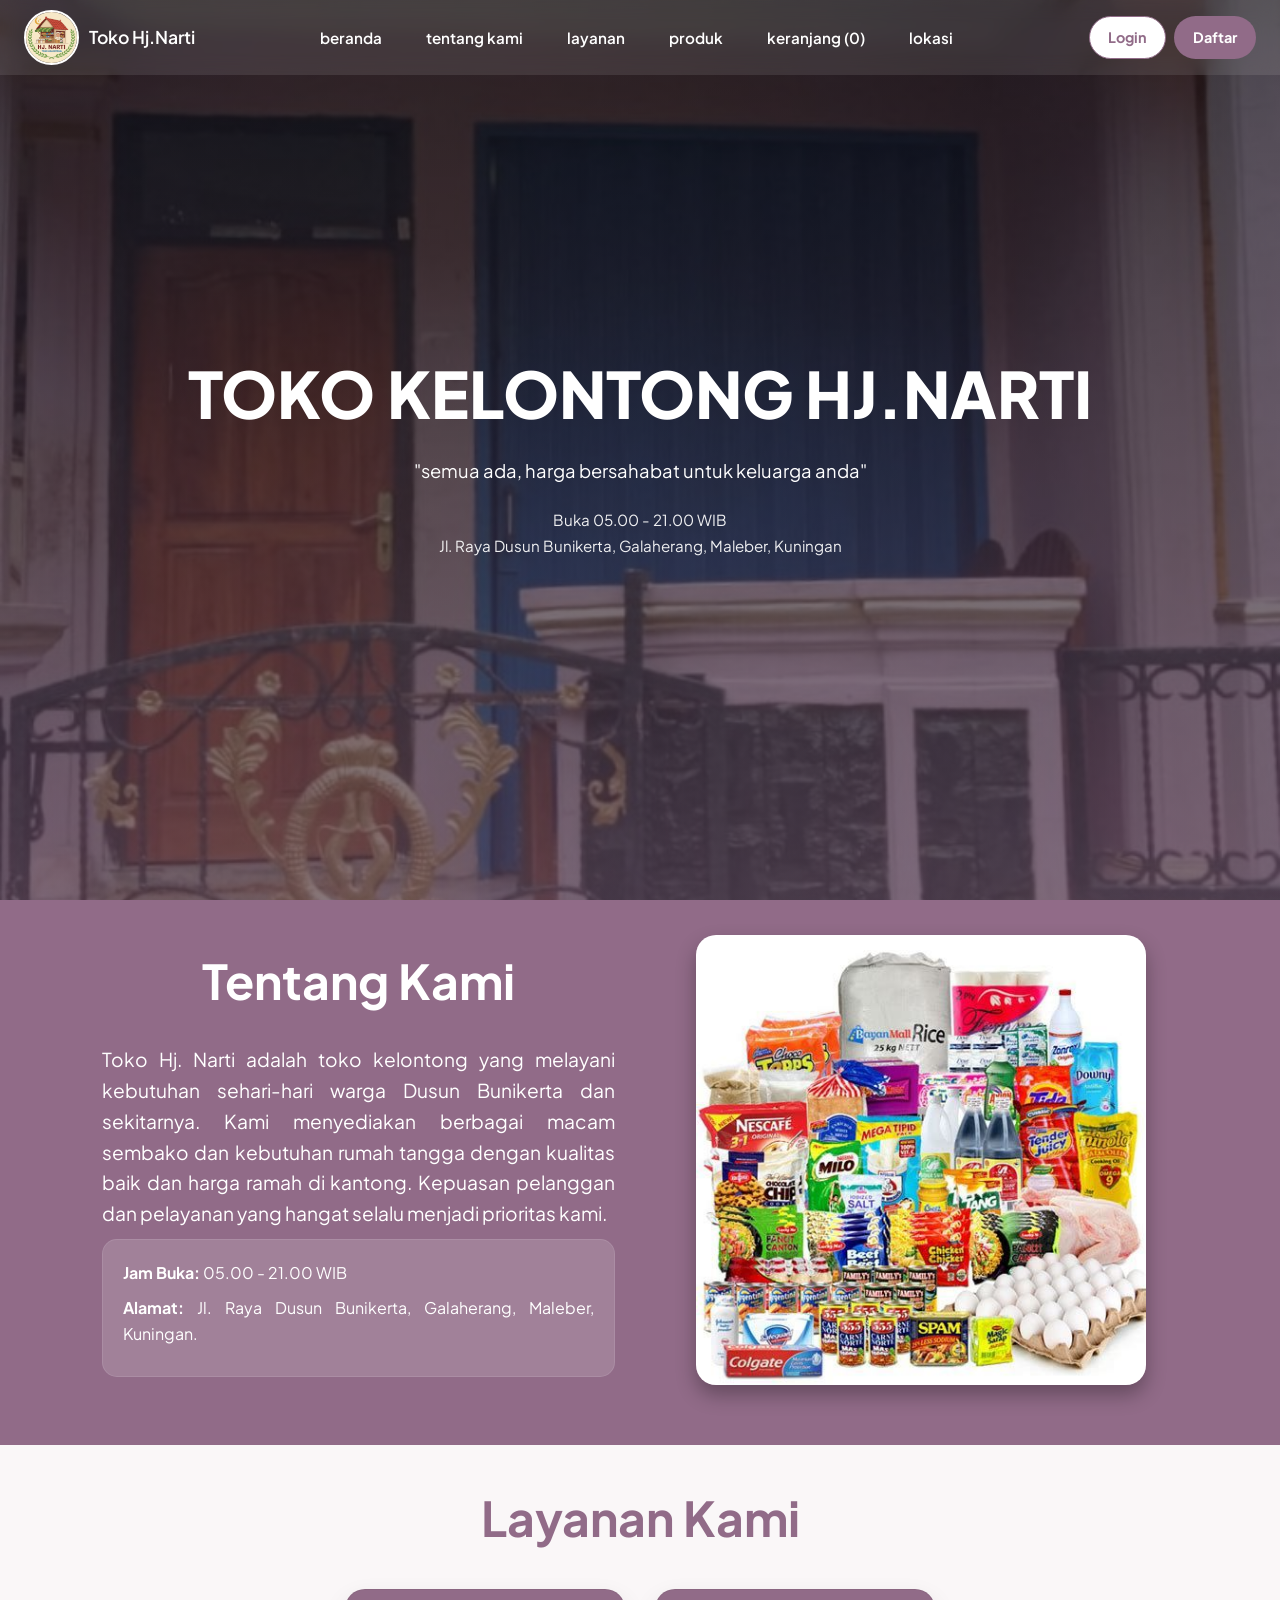
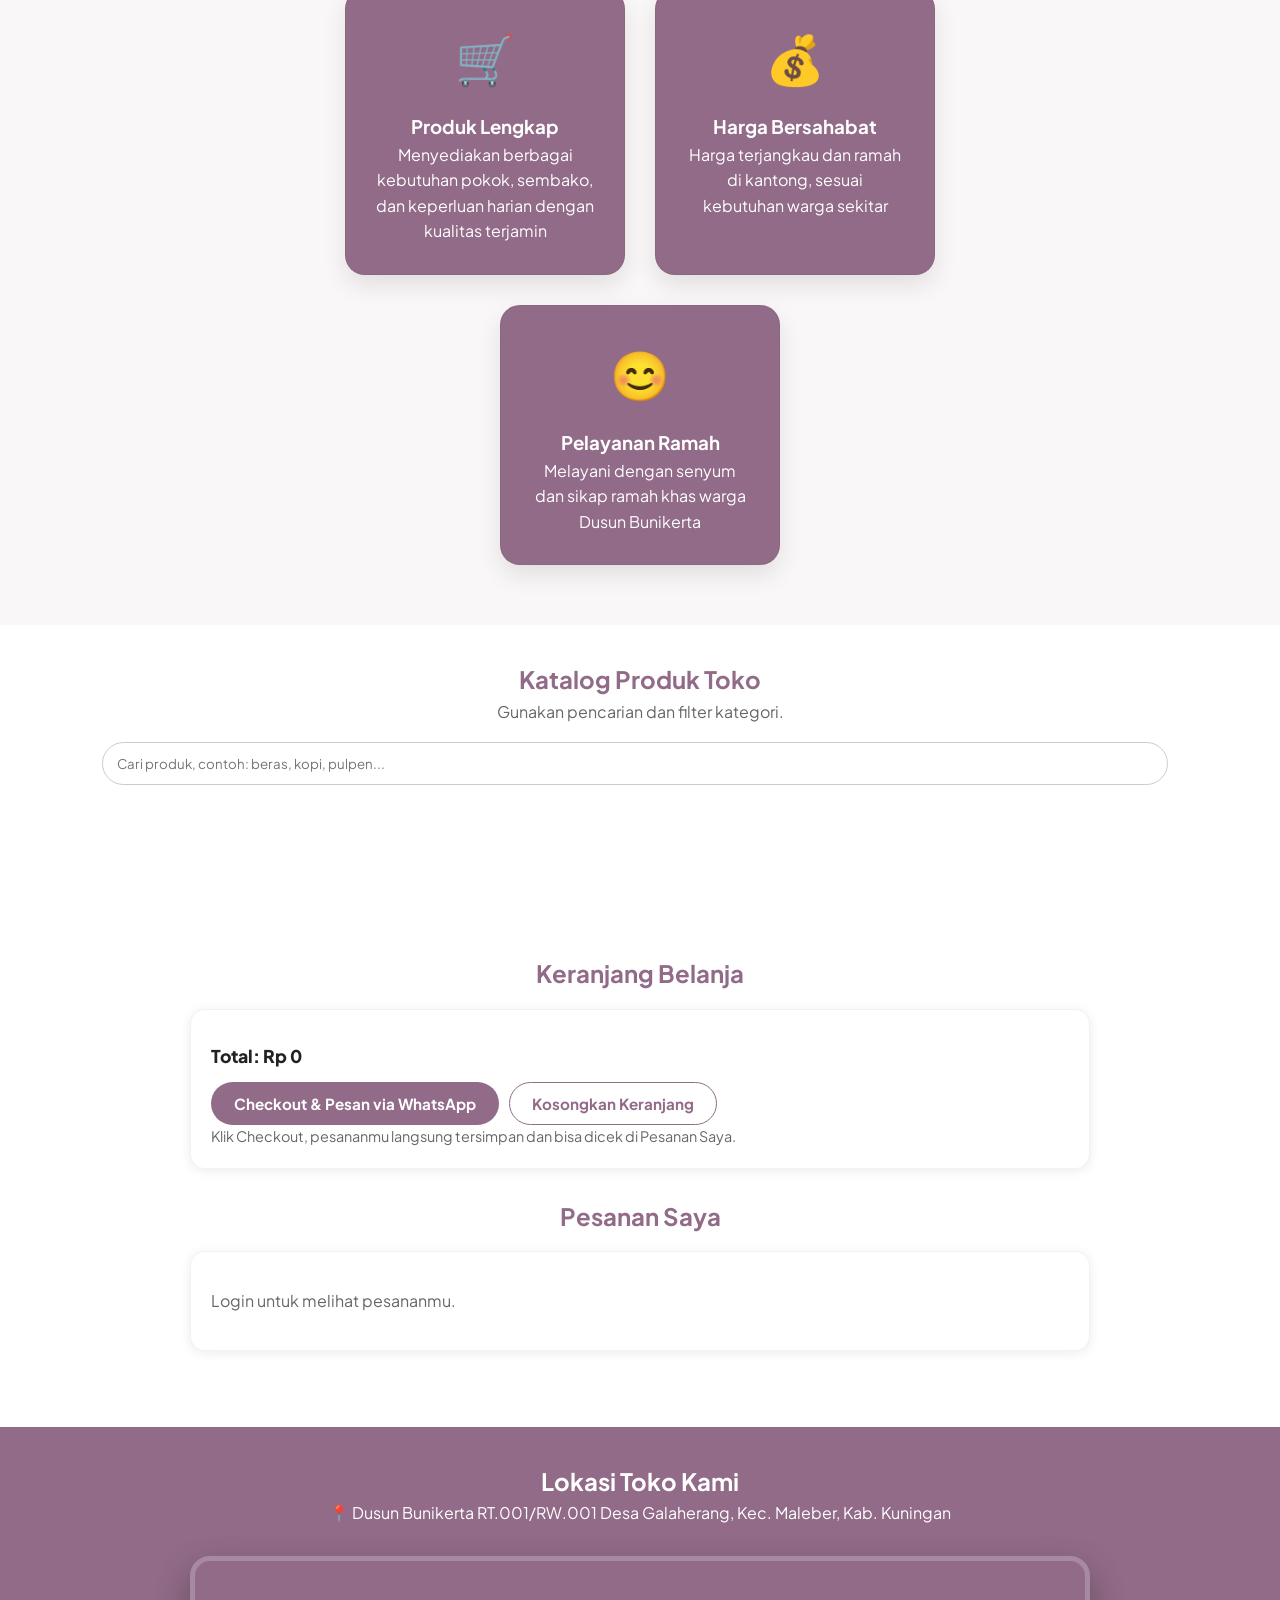
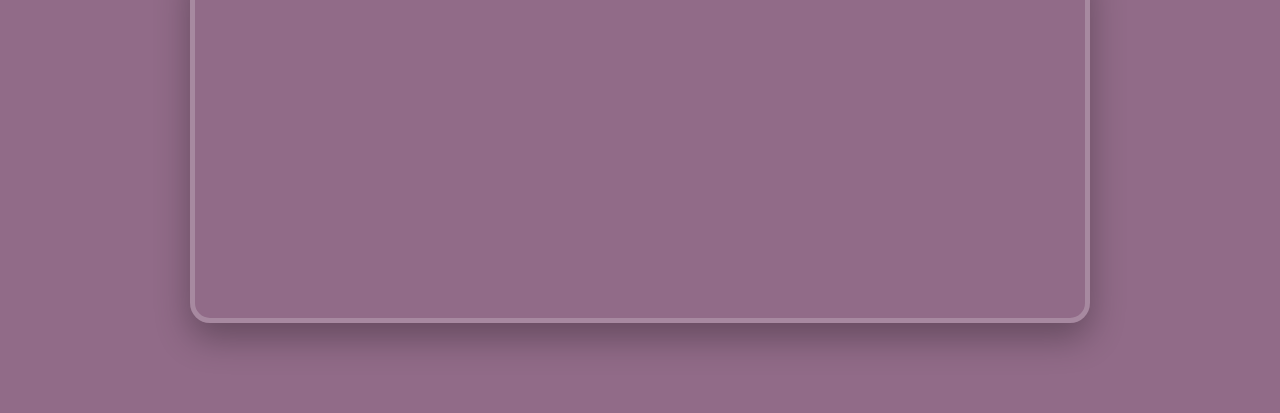
==== commit 2fe05791: "Perbaiki peta lokasi (embed resmi Google Maps + frame-src)" ====
--- a/index.html
+++ b/index.html
@@ -105,7 +105,7 @@
   <h2>Lokasi Toko Kami</h2>
   <p>📍 Dusun Bunikerta RT.001/RW.001 Desa Galaherang, Kec. Maleber, Kab. Kuningan</p>
   <div class="peta-wrapper">
-    <iframe src="https://www.google.com/maps?q=-7.0636991,108.6018286&output=embed" width="100%" height="350" style="border:0" loading="lazy" referrerpolicy="no-referrer-when-downgrade" title="Peta Lokasi Toko Hj. Narti"></iframe>
+    <iframe src="https://www.google.com/maps/embed?pb=!1m14!1m8!1m3!1d3959.5357945106425!2d108.6018286!3d-7.0636991!3m2!1i1024!2i768!4f13.1!3m3!1m2!1s0x2e6f6da18bbafa61%3A0xde6e767fe3c10161!2sToko%20Kelontong%20Hj.%20Narti!5e0!3m2!1sen!2ssg!4v1794963880633!5m2!1sen!2ssg" width="100%" height="350" style="border:0" allowfullscreen="" loading="lazy" referrerpolicy="strict-origin-when-cross-origin" title="Peta Lokasi Toko Hj. Narti">
   </div>
   <a class="btn-petunjuk" href="https://maps.app.goo.gl/xWRF5njpayevtnaE8" target="_blank" rel="noopener">Lihat Petunjuk Arah</a>
 </section>
